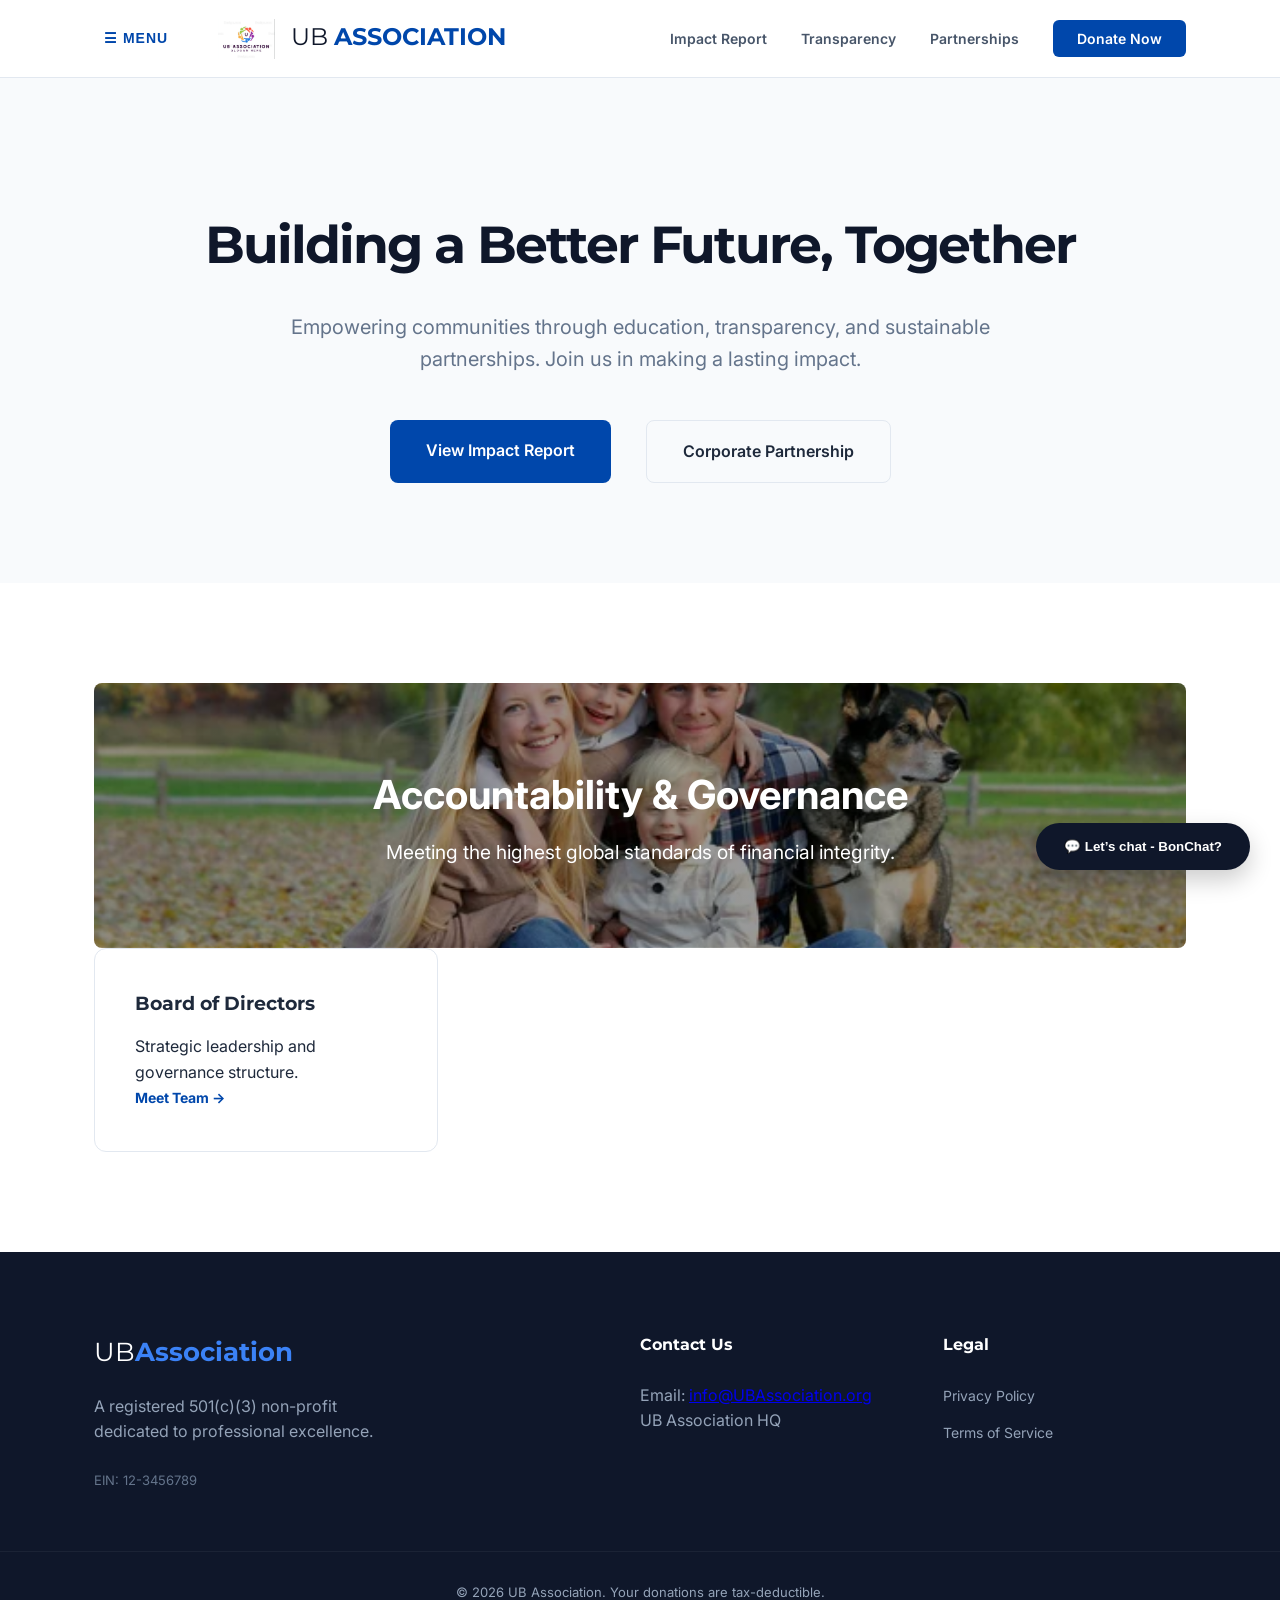
==== index.html @ b1a1d447 "code nemlee" ====
<!DOCTYPE html>
<html lang="en">

<head>
    <meta charset="UTF-8">
    <meta name="viewport" content="width=device-width, initial-scale=1.0">
    <title>UB Association | Strategic Workforce Development</title>
    <link href="https://fonts.googleapis.com/css2?family=Inter:wght@400;500;600&family=Montserrat:wght@700&display=swap"
        rel="stylesheet">
    <link rel="stylesheet" href="style.css">
</head>

<body>

    <!-- SIDEBAR MENU -->
    <div id="sideNav" class="sidenav">
        <a href="javascript:void(0)" class="closebtn" onclick="closeNav()">&times;</a>
        <div class="sidenav-links">
            <a href="#home" onclick="closeNav()">Home</a>
            <a href="#about" onclick="closeNav()">About</a>
            <a href="#events" onclick="closeNav()">Events</a>
            <a href="#training" onclick="closeNav()">Training</a>
            <a href="#news" onclick="closeNav()">News</a>
            <a href="#book" onclick="closeNav()">Book Online</a>
            <a href="#contact" onclick="closeNav()">Contact Us</a>
            <a href="#donate" class="side-donate" onclick="closeNav()">Donate Now</a>
        </div>
    </div>

    <!-- CORPORATE HEADER -->
    <header class="navbar">
        <div class="container header-content">
            <div class="header-left">
                <!-- Hamburger Menu Trigger -->
                <button class="menu-trigger" onclick="openNav()">&#9776; MENU</button>
               <div class="logo">
    <a href="#">
        <img src="logo.png" alt="UB Association Logo" style="height: 40px; vertical-align: middle; margin-right: 10px;">
        UB <b>ASSOCIATION</b>
    </a>
</div>
            </div>
            <nav class="desktop-nav">
                <!-- Investors prioritize these links -->
                <a href="#impact">Impact Report</a>
                <a href="#transparency">Transparency</a>
                <a href="#partner">Partnerships</a>
                <a href="#donate" class="btn-donate-header">Donate Now</a>
            </nav>
        </div>
    </header>

    <main>
        <!-- HERO SECTION -->
        <section class="hero">
    <div class="container">
        <h1>Building a Better Future, Together</h1>
        
        <p>Empowering communities through education, transparency, and sustainable partnerships. Join us in making a lasting impact.</p>
        
        <div class="hero-btns">
            <a href="#impact" class="btn-primary">View Impact Report</a>
            <a href="#partnerships" class="btn-secondary">Corporate Partnership</a>
        </div>
    </div>
</section>

        <!-- TRANSPARENCY SECTION -->
        <section id="transparency" class="transparency-section">
            <div class="container">
                <div class="your-section-class">
                    <h2>Accountability & Governance</h2>
                    <p>Meeting the highest global standards of financial integrity.</p>
                </div>
                <div class="doc-grid">
                    <div class="doc-card">
                        <h3>Board of Directors</h3>
                        <p>Strategic leadership and governance structure.</p>
                        <a href="#" class="link">Meet Team →</a>
                    </div>
                </div>
            </div>
        </section>
    </main>

    <!-- BONCHAT AI BOT -->
    <div class="bonchat-container">
        <button class="chat-toggle" onclick="toggleChat()">
            💬 Let’s chat - BonChat?
        </button>
        <div id="chatWindow" class="chat-ui">
            <div class="chat-head">
                <span>BonChat Support</span>
                <button onclick="toggleChat()">✕</button>
            </div>
            <div id="chatBody" class="chat-msgs">
                <div class="ai-bubble">Hello! Welcome to UB Association. How can I help you today?</div>
            </div>
            <div class="chat-input-wrapper">
                <input type="text" id="userInput" placeholder="Ask about programs..." onkeypress="handleEnter(event)">
                <button onclick="sendMessage()">➤</button>
            </div>
        </div>
    </div>

    <!-- IMPROVED FOOTER & CONTACT US -->
    <footer class="main-footer" id="contact">
        <div class="container footer-grid">
            <div class="footer-brand">
                <div class="logo-footer">UB<b>Association</b></div>
                <p>A registered 501(c)(3) non-profit dedicated to professional excellence.</p>
                <div class="tax-info">
                    <span>EIN: 12-3456789</span>
                </div>
            </div>
            <div class="footer-contact">
                <h4>Contact Us</h4>
                <p>Email: <a href="mailto:info@UBAssociation.org">info@UBAssociation.org</a></p>
                <p> UB Association HQ</p>
            </div>
            <div class="footer-legal">
                <h4>Legal</h4>
                <ul>
                    <li><a href="#">Privacy Policy</a></li>
                    <li><a href="#">Terms of Service</a></li>
                </ul>
            </div>
        </div>
        <div class="footer-bottom">
            <div class="container">
                <p>&copy; 2026 UB Association. Your donations are tax-deductible.</p>
            </div>
        </div>
    </footer>

    <script src="script.js"></script>
</body>

</html>
---- style.css ----
:root {
    --primary: #0047AB;
    /* Royal Blue */
    --navy: #0f172a;
    --dark: #1e293b;
    --light: #f8fafc;
    --white: #ffffff;
    --border: #e2e8f0;
    --radius: 12px;
}

* {
    margin: 0;
    padding: 0;
    box-sizing: border-box;
}

body {
    font-family: 'Inter', sans-serif;
    color: var(--dark);
    line-height: 1.6;
    overflow-x: hidden;
}

.container {
    max-width: 1140px;
    margin: 0 auto;
    padding: 0 24px;
}

/* NAVBAR & HEADER */
.navbar {
    background: var(--white);
    padding: 18px 0;
    border-bottom: 1px solid var(--border);
    position: sticky;
    top: 0;
    z-index: 1000;
}

.header-content {
    display: flex;
    justify-content: space-between;
    align-items: center;
}

.header-left {
    display: flex;
    align-items: center;
    gap: 40px;
}

.menu-trigger {
    background: none;
    border: none;
    font-weight: 700;
    cursor: pointer;
    color: var(--primary);
    font-size: 14px;
    letter-spacing: 1px;
    padding: 5px 10px;
        display: flex;
        align-items: center;
        gap: 8px;
        outline: none;
}

.logo a {
    font-family: 'Montserrat', sans-serif;
    font-size: 24px;
    text-decoration: none;
    color: var(--navy);
}

.logo b {
    color: var(--primary);
}
.site-logo {
    width: 60px;  /* Дугуйн хэмжээ (өргөн) */
    height: 60px; /* Дугуйн хэмжээ (өндөр) - Өргөнтэй ижил байх ёстой */
    object-fit: contain; /* Зургийг дугуй дотор гажуудуулахгүй багтаана */
    background-color: white; /* Хэрэв header өөр өнгөтэй бол цагаан дэвсгэр хийнэ */
    border-radius: 50%; /* Зургийг төгс дугуй болгоно */
    padding: 5px; /* Лого болон дугуй хүрээний хоорондох зай */
    border: 2px solid #ddd; /* Сонголтоор: Нарийхан хүрээ нэмэх */
    box-shadow: 0 2px 5px rgba(0,0,0,0.1); /* Сонголтоор: Үл ялиг сүүдэр нэмэх */
}

.desktop-nav a {
    margin-left: 30px;
    text-decoration: none;
    font-weight: 600;
    color: #475569;
    font-size: 14px;
}

.btn-donate-header {
    background: var(--primary);
    color: white !important;
    padding: 10px 24px;
    border-radius: 6px;
    transition: 0.3s;
}

.btn-donate-header:hover {
    opacity: 0.9;
}

/* SIDEBAR */
.sidenav {
    height: 100%;
    width: 0;
    position: fixed;
    z-index: 2000;
    top: 0;
    left: 0;
    background-color: var(--navy);
    overflow-x: hidden;
    transition: 0.4s;
    padding-top: 60px;
}

.sidenav-links a {
    padding: 15px 40px;
    text-decoration: none;
    font-size: 18px;
    color: #cbd5e1;
    display: block;
    transition: 0.2s;
}

.sidenav-links a:hover {
    color: white;
    background: rgba(255, 255, 255, 0.05);
}

.sidenav .closebtn {
    position: absolute;
    top: 20px;
    right: 30px;
    font-size: 36px;
    color: white;
    text-decoration: none;
}

.side-donate {
    color: #4ade80 !important;
    font-weight: 700;
    margin-top: 20px;
    border-top: 1px solid rgba(255, 255, 255, 0.1);
}

/* HERO */
.hero {
    padding: 100px 0;
    background: #f8fafc ;
    text-align: center;
}
.hero-content p {
    font-size: 18px;
    color: #64748b; /* Сааралдуу өнгө */
    margin-bottom: 40px;
    font-style: italic;
}
.hero-btns {
    display: flex;
    justify-content: center;
    gap: 20px;
}
.hero-section {
    padding: 100px 0; /* Дээд, доод талын зай */
    background-color: var(--white); /* Эсвэл өөр цайвар өнгө */
    text-align: center;
}
.badge {
    background: #dbeafe;
    color: var(--primary);
    padding: 6px 16px;
    border-radius: 20px;
    font-size: 12px;
    font-weight: 700;
}

.hero h1 {
    font-size: 52px;
    font-family: 'Montserrat';
    margin: 25px 0;
    letter-spacing: -2px;
    color: var(--navy);
}

.hero p {
    font-size: 20px;
    color: #64748b;
    max-width: 750px;
    margin: 0 auto 45px;
}

.btn-primary {
    background: var(--primary);
    color: white;
    padding: 18px 36px;
    border-radius: 8px;
    text-decoration: none;
    font-weight: 600;
    display: inline-block;
}

.btn-secondary {
    border: 1px solid var(--border);
    padding: 18px 36px;
    border-radius: 8px;
    text-decoration: none;
    font-weight: 600;
    margin-left: 15px;
    color: var(--dark);
    display: inline-block;
}

/* TRANSPARENCY CARDS */
.transparency-section {
    padding: 100px 0;
}

.section-title {
    text-align: center;
    margin-bottom: 60px;
}

.section-title h2 {
    font-size: 36px;
    font-family: 'Montserrat';
    margin-bottom: 10px;
}

.doc-grid {
    display: grid;
    grid-template-columns: repeat(3, 1fr);
    gap: 30px;
}

.doc-card {
    padding: 40px;
    border: 1px solid var(--border);
    border-radius: var(--radius);
    transition: 0.3s;
}

.doc-card:hover {
    transform: translateY(-10px);
    box-shadow: 0 20px 40px rgba(0, 0, 0, 0.05);
    border-color: var(--primary);
}

.doc-card h3 {
    margin-bottom: 15px;
    font-family: 'Montserrat';
}

.doc-card .link {
    color: var(--primary);
    text-decoration: none;
    font-weight: 700;
    font-size: 14px;
}

/* CHAT UI */
.bonchat-container {
    position: fixed;
    bottom: 30px;
    right: 30px;
    z-index: 1000;
}

.chat-toggle {
    background: var(--navy);
    color: white;
    border: none;
    padding: 16px 28px;
    border-radius: 50px;
    cursor: pointer;
    font-weight: 600;
    box-shadow: 0 10px 25px rgba(0, 0, 0, 0.2);
}

.chat-ui {
    display: none;
    position: absolute;
    bottom: 80px;
    right: 0;
    width: 350px;
    background: white;
    border-radius: 15px;
    box-shadow: 0 25px 50px #333;
    overflow: hidden;
    border: 1px solid var(--border);
}

.chat-head {
    background: var(--primary);
    color: white;
    padding: 18px;
    display: flex;
    justify-content: space-between;
    font-weight: 600;
}

.chat-head button {
    background: none;
    border: none;
    color: white;
    cursor: pointer;
    font-size: 18px;
}

.chat-msgs {
    height: 320px;
    padding: 20px;
    overflow-y: auto;
    background: #f1f5f9;
    display: flex;
    flex-direction: column;
    gap: 12px;
}

.ai-bubble {
    background: white;
    padding: 12px 16px;
    border-radius: 15px 15px 15px 4px;
    font-size: 14px;
    box-shadow: 0 2px 4px rgba(0, 0, 0, 0.05);
    align-self: flex-start;
}

.user-bubble {
    background: var(--primary);
    color: white;
    padding: 12px 16px;
    border-radius: 15px 15px 4px 15px;
    font-size: 14px;
    align-self: flex-end;
}

.chat-input {
    display: flex;
    padding: 15px;
    border-top: 1px solid var(--border);
    background: white;
}

.chat-input input {
    flex: 1;
    border: none;
    outline: none;
    font-size: 14px;
}

.chat-input button {
    background: none;
    border: none;
    color: var(--primary);
    font-weight: 700;
    cursor: pointer;
}

.chat-input-wrapper {
    display: flex;
    padding: 12px 15px;
    border-top: 1px solid #eee;
    background: white;
    align-items: center;
}

.chat-input-wrapper input {
    flex: 1;
    border: none;
    outline: none;
    font-size: 14px;
    color: #333;
    padding: 10px 12px;
    border-radius: 8px;
    background: #f1f5f9;
}

.chat-input-wrapper button {
    background: var(--primary);
    color: white;
    border: none;
    padding: 10px 16px;
    border-radius: 8px;
    font-weight: 700;
    cursor: pointer;
    margin-left: 10px;
}

/* FOOTER */
.main-footer {
    background: var(--navy);
    color: #94a3b8;
    padding: 80px 0 0;
}

.footer-grid {
    display: grid;
    grid-template-columns: 2fr 1fr 1fr;
    gap: 60px;
    padding-bottom: 60px;
}

.logo-footer {
    font-family: 'Montserrat';
    font-size: 26px;
    color: white;
    margin-bottom: 20px;
}

.logo-footer b {
    color: #3b82f6;
}

.footer-brand p {
    max-width: 320px;
    margin-bottom: 25px;
}

.tax-info {
    font-size: 13px;
    color: #64748b;
    display: flex;
    flex-direction: column;
    gap: 4px;
}

.main-footer h4 {
    color: white;
    margin-bottom: 25px;
    font-family: 'Montserrat';
}

.main-footer ul {
    list-style: none;
}

.main-footer ul li {
    margin-bottom: 12px;
}

.main-footer ul li a {
    color: #94a3b8;
    text-decoration: none;
    font-size: 14px;
    transition: 0.3s;
}

.main-footer ul li a:hover {
    color: white;
}

.footer-bottom {
    border-top: 1px solid rgba(255, 255, 255, 0.05);
    padding: 30px 0;
    text-align: center;
    font-size: 13px;
}

/* RESPONSIVE */
@media (max-width: 600px) {
    .doc-grid {
        grid-template-columns: 1fr;
    }

    .desktop-nav {
        display: none;
    }
    .hero-content p {
        font-size: 16px;
    }
.hero-content h1 {
        font-size: 32px;
    }
    .hero-btns {
        flex-direction: column;
        gap: 10px;
    }
    .hero h1 {
        font-size: 28px;
    }

    .footer-grid {
        grid-template-columns: 1fr;
        gap: 40px;
    }
    .chat-ui { 
        width: 85vw;
        right: 0;
        bottom: 60px;
}
.chat-msgs {
    height: 250px;
    padding: 10px;
}
.chat-toggle {
    padding: 10px 18px;
    font-size: 13px;
}
.ai-bubble, .user-bubble {
    font-size: 12px;
    max-width: 90%;
}
.chat-input-wrapper {
    padding: 8px 12px;
} 
}
/* --- ГАР УТАСАН ДЭЭРХ ЗАКВАРЫГ САЙЖРУУЛАХ (RESPONSIVE) --- */
@media (max-width: 768px) {
    
    /* 1. HEADER-ИЙН "MENU" ТОВЧЛУУРЫГ ЦЭВЭРХЭН БОЛГОХ */  
    .menu-trigger {
        background: transparent !important; /* Саарал дэвсгэрийг арилгах */
        border: none !important;            /* Хүрээг арилгах */
        outline: none !important;           /* Дарахад үүсэх цэнхэр хүрээг арилгах */
        color: var(--primary) !important;   /* Зөвхөн цэнхэр текст үлдээх */
        font-weight: 600 !important;
        font-size: 14px !important;
        text-transform: uppercase;
        letter-spacing: 1px;
        display: flex;
        align-items: center;
        gap: 8px;
        padding: 5px 0 !important;
    }

    /* 2. CHAT BOT-ЫГ АВСААРХАН БОЛГОХ */
    /* Чатны цонх дэлгэцийг бүхэлд нь таглахгүй болгоно */
    .chat-ui {
        width: 85vw !important; /* Дэлгэцийн өргөний 85% (ирмэгээс зайтай) */
        height: auto !important;
        max-height: 80vh !important; /* Өндөр нь дэлгэцийн 80%-иас хэтрэхгүй */
        right: 20px !important; /* Баруун талаас зай авна */
        bottom: 70px !important; /* Чатны товчлуурын дээр байрлана */
        border-radius: 12px !important;
        box-shadow: 0 10px 30px rgba(0,0,0,0.15) !important;
    }

    /* Мессежний хэсгийг арай намхан болгох (Keyboard гарахад эвтэйхэн) */
    .chat-msgs {
        height: 250px !important; /* Өндрийг багасгав */
        padding: 15px !important;
    }

    /* AI болон User-ийн текстний хэмжээг жижигсгэх */
    .ai-bubble, .user-bubble {
        font-size: 13px !important;
        max-width: 85% !important;
    }

    /* 3. CHAT INPUT БОЛОН SEND ТОВЧЛУУРЫГ ЗАРАХ (Зураг 5-ын алдааг засах) */
    /* Input-ийн браузерын хүрээг арилгах */
    .chat-input-wrapper {
        padding: 10px 15px !important;
    }

    .chat-input-wrapper input {
        border: none !important;            /* Хүрээг бүрэн арилгах */
        outline: none !important;           /* Click хийхэд хүрээ гаргахгүй */
        font-size: 14px !important;
        background: transparent !important;
    }

    /* Илгээх сумыг цэвэрхэн болгох */
    .chat-input-wrapper button {
        background: transparent !important; /* Саарал дэвсгэрийг арилгах */
        border: none !important;            /* Хүрээг арилгах */
        color: var(--primary) !important;   /* Сумыг цэнхэр болгох */
        font-size: 20px !important;
        padding: 0 5px !important;
    }

    /* 4. FOOTER ХЭСГИЙГ ЦЭГЦЛЭХ (Зураг 3, 4) */
    .footer-grid {
        grid-template-columns: 1fr !important; /* Гар утсан дээр багануудыг доошоо цувуулах */
        gap: 30px !important;
        text-align: center;
    }

    .logo-footer {
        margin: 0 auto 20px !important;
    }

    .tax-info {
        align-items: center;
    }

    .footer-contact, .footer-legal {
        text-align: center;
    }
}
.accountability-section {
    background-image: linear-gradient(rgba(255, 255, 255, 0.8), rgba(255, 255, 255, 0.8)), url('family.jpg');
    background-size: cover;
    background-position: center;
    background-repeat: no-repeat;
    padding: 100px 20px; /* Дээд доод талын зайг тохируулна */
    text-align: center;
}
.your-section-class {
    /* Зургийг арын дэвсгэр болгох */
    background-image: linear-gradient(rgba(0, 0, 0, 0.4), rgba(0, 0, 0, 0.4)), url('family.jpg');
    
    /* Зургийн тохиргоо */
    background-size: cover;
    background-position: center;
    background-repeat: no-repeat;
    
    /* Доторх зай болон текстийн загвар */
    padding: 80px 20px;
    text-align: center;
    color: white; /* Текстийг цагаан болгох */
    border-radius: 8px; /* Буланг нь бага зэрэг бөөрөнхийлөх */
}

.your-section-class h2 {
    font-size: 2.5rem;
    margin-bottom: 10px;
}

.your-section-class p {
    font-size: 1.2rem;
}
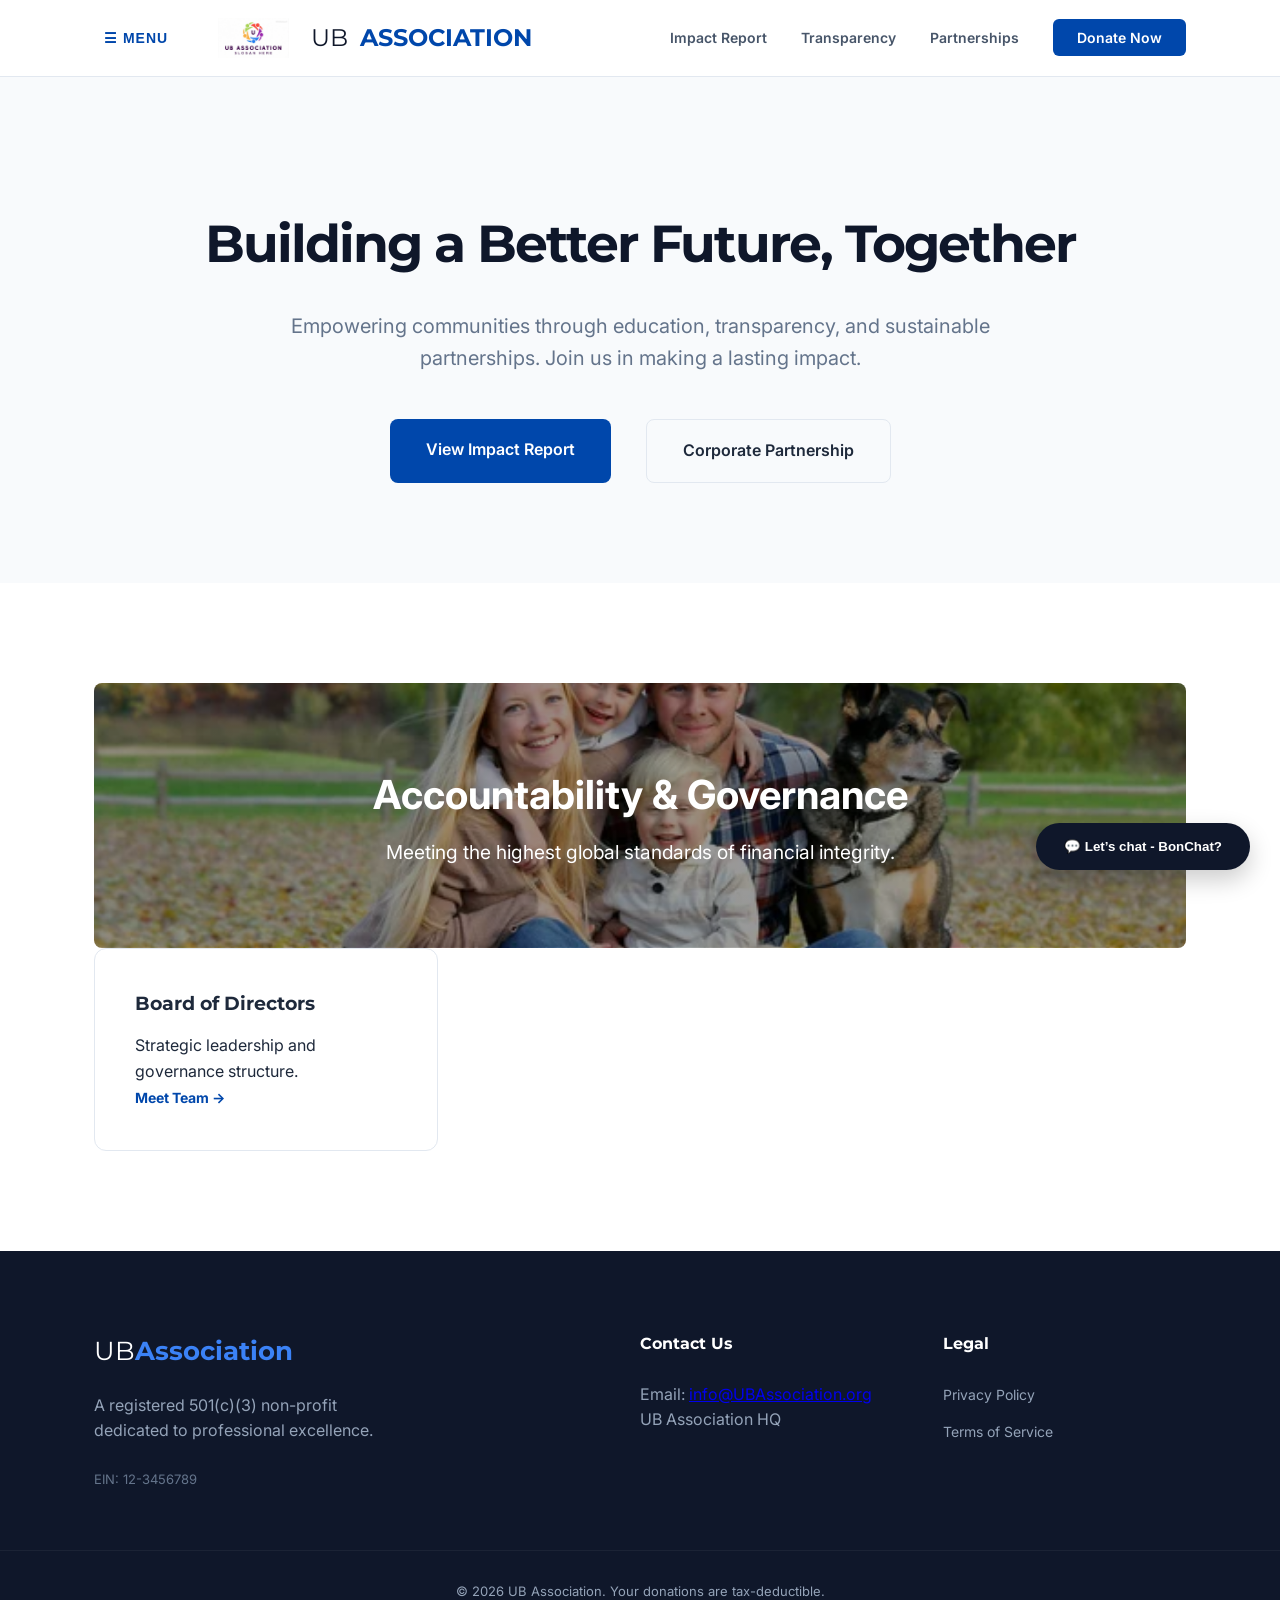
==== commit c1c22bf2: "code nemsen" ====
--- a/index.html
+++ b/index.html
@@ -35,7 +35,7 @@
                 <button class="menu-trigger" onclick="openNav()">&#9776; MENU</button>
                <div class="logo">
     <a href="#">
-        <img src="logo.png" alt="UB Association Logo" style="height: 40px; vertical-align: middle; margin-right: 10px;">
+        <img src="Logo.jpg" alt="UB Association Logo" style="height: 40px; vertical-align: middle; margin-right: 10px;">
         UB <b>ASSOCIATION</b>
     </a>
 </div>
--- a/style.css
+++ b/style.css
@@ -64,18 +64,28 @@
         gap: 8px;
         outline: none;
 }
-
+/* Логоны ерөнхий блок */
 .logo a {
+    display: flex;
+    align-items: center;
+    gap: 12px;
     font-family: 'Montserrat', sans-serif;
     font-size: 24px;
     text-decoration: none;
     color: var(--navy);
+    border: none !important;
 }
 
 .logo b {
     color: var(--primary);
 }
+/* Лого зургийг (icon) загваржуулах */
 .site-logo {
+    display:flex;
+    align-items: center;
+    gap: 12px;
+    text-decoration: none;
+    border: none !important;
     width: 60px;  /* Дугуйн хэмжээ (өргөн) */
     height: 60px; /* Дугуйн хэмжээ (өндөр) - Өргөнтэй ижил байх ёстой */
     object-fit: contain; /* Зургийг дугуй дотор гажуудуулахгүй багтаана */
@@ -86,6 +96,30 @@
     box-shadow: 0 2px 5px rgba(0,0,0,0.1); /* Сонголтоор: Үл ялиг сүүдэр нэмэх */
 }
 
+/* Текстийг дээр дээрээс нь байрлуулах */
+.logo-text {
+    display: flex;
+    flex-direction: column;
+    justify-content: center;
+    line-height: 1.1;
+}
+/* UB бичигний загвар */
+.brand-top {
+    font-family: 'Montserrat', sans-serif;
+    font-size: 22px;
+    font-weight: 800;
+    color: var(--navy); /* Таны үндсэн хар хөх өнгө */
+    letter-spacing: -0.5px;
+}
+/* ASSOCIATION бичигний загвар */
+.brand-bottom {
+    font-family: 'Montserrat', sans-serif;
+    font-size: 12px;
+    font-weight: 600;
+    color: var(--primary); /* Таны үндсэн цэнхэр өнго */
+    letter-spacing: 2px;
+    text-transform: uppercase;
+}
 .desktop-nav a {
     margin-left: 30px;
     text-decoration: none;
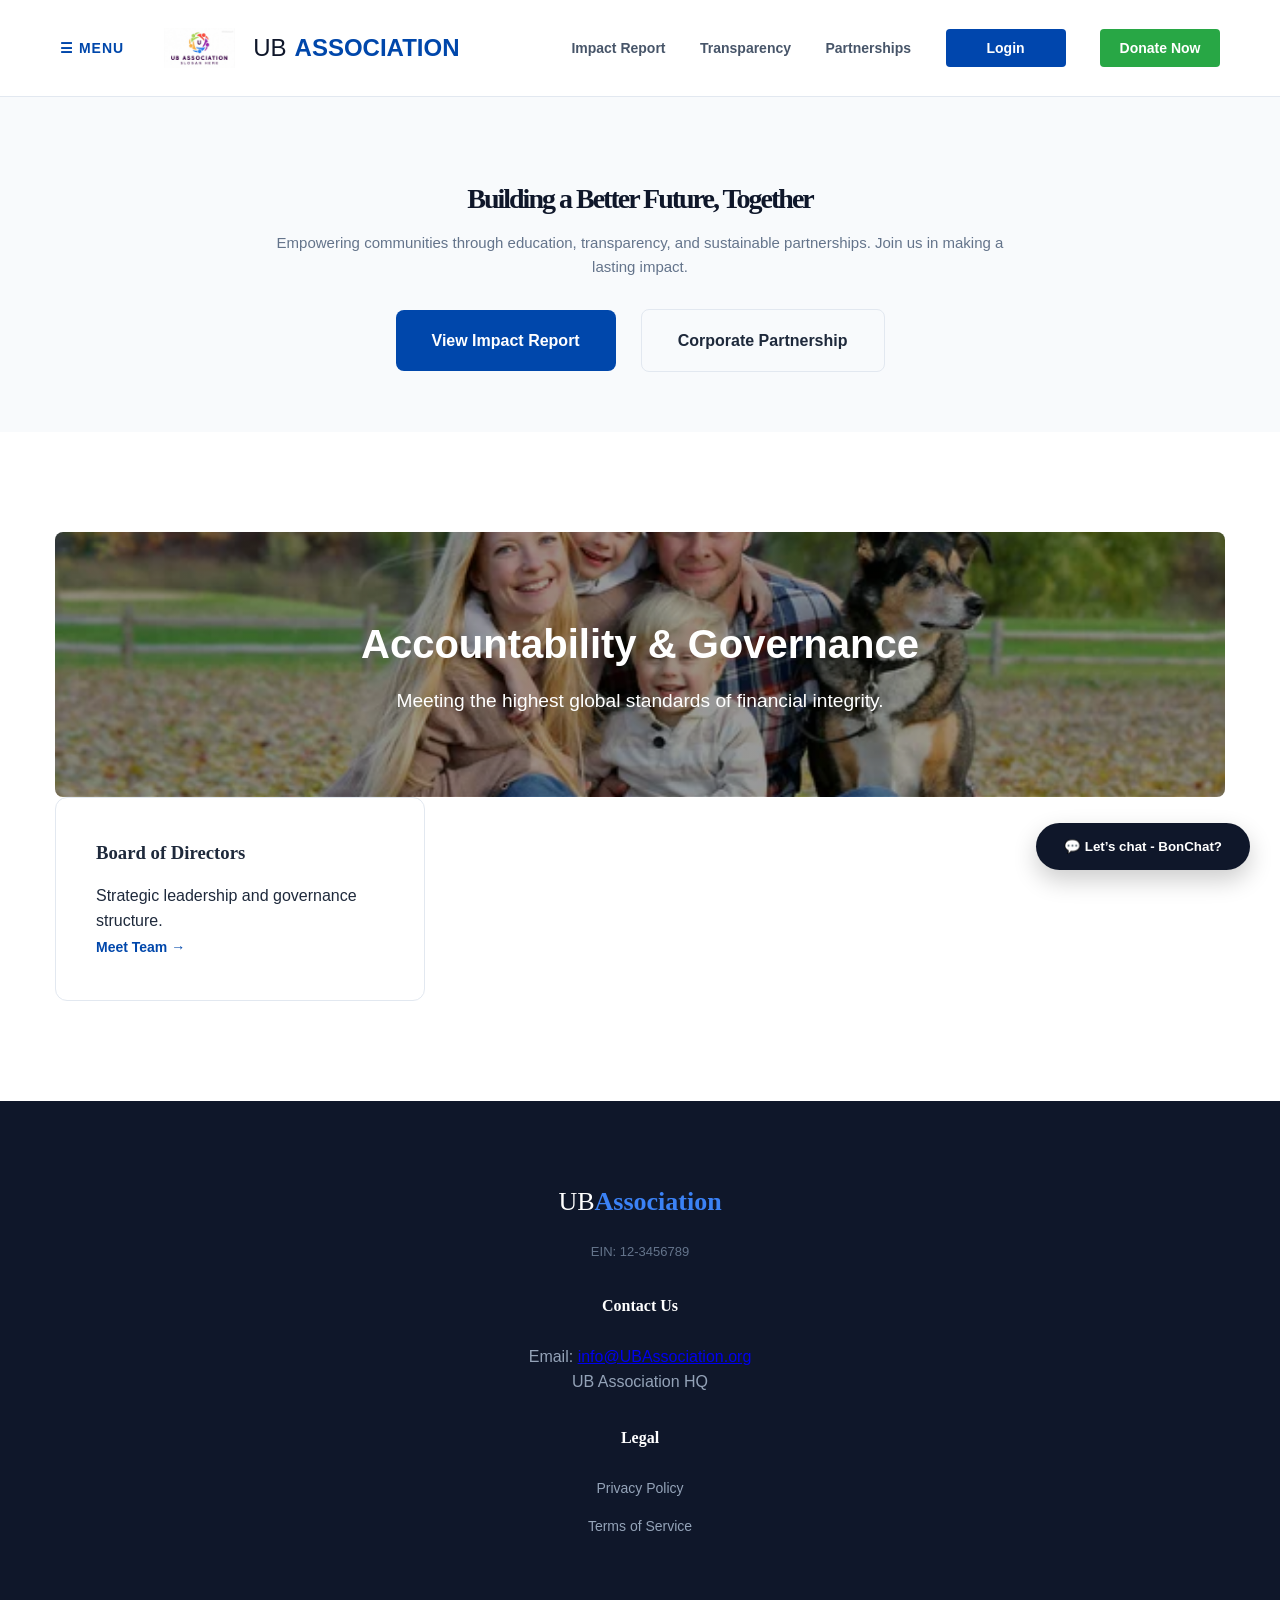
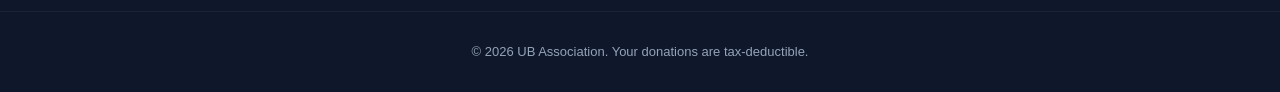
==== commit b56f7dfc: "code nemsee" ====
--- a/index.html
+++ b/index.html
@@ -5,9 +5,10 @@
     <meta charset="UTF-8">
     <meta name="viewport" content="width=device-width, initial-scale=1.0">
     <title>UB Association | Strategic Workforce Development</title>
-    <link href="https://fonts.googleapis.com/css2?family=Inter:wght@400;500;600&family=Montserrat:wght@700&display=swap"
+    <link href="favicon.ico" rel="icon" type="image/x-icon">
+    <link href="https://fonts.googleapis.com/css2?family=Roboto:wght@400;500;700&display=swap"
         rel="stylesheet">
-    <link rel="stylesheet" href="style.css">
+  <link rel="stylesheet" href="static/style.css">
 </head>
 
 <body>
@@ -23,6 +24,7 @@
             <a href="#news" onclick="closeNav()">News</a>
             <a href="#book" onclick="closeNav()">Book Online</a>
             <a href="#contact" onclick="closeNav()">Contact Us</a>
+            <a href="#" class="login-trigger">Login</a>
             <a href="#donate" class="side-donate" onclick="closeNav()">Donate Now</a>
         </div>
     </div>
@@ -35,7 +37,7 @@
                 <button class="menu-trigger" onclick="openNav()">&#9776; MENU</button>
                <div class="logo">
     <a href="#">
-        <img src="Logo.jpg" alt="UB Association Logo" style="height: 40px; vertical-align: middle; margin-right: 10px;">
+      <img src="static/Logo.jpg" alt="UB Association Logo" style="height: 40px; vertical-align: middle; margin-right: 10px;">
         UB <b>ASSOCIATION</b>
     </a>
 </div>
@@ -45,6 +47,7 @@
                 <a href="#impact">Impact Report</a>
                 <a href="#transparency">Transparency</a>
                 <a href="#partner">Partnerships</a>
+                <a href="#" class="login-trigger">Login</a>
                 <a href="#donate" class="btn-donate-header">Donate Now</a>
             </nav>
         </div>
@@ -108,7 +111,6 @@
         <div class="container footer-grid">
             <div class="footer-brand">
                 <div class="logo-footer">UB<b>Association</b></div>
-                <p>A registered 501(c)(3) non-profit dedicated to professional excellence.</p>
                 <div class="tax-info">
                     <span>EIN: 12-3456789</span>
                 </div>
@@ -133,7 +135,39 @@
         </div>
     </footer>
 
-    <script src="script.js"></script>
+    <div id="loginModal" class="modal" style="display:none; position:fixed; z-index:999; left:0; top:0; width:100%; height:100%; background:rgba(0,0,0,0.5);">
+        <div class="modal-content" style="background:white; margin:15% auto; padding:30px; width:350px; border-radius:12px; position: relative; box-shadow: 0 4px 20px rgba(0,0,0,0.2);">
+            <span class="close-btn" style="cursor:pointer; position: absolute; right: 20px; top: 15px; font-size: 24px;">&times;</span>
+            <h2 style="margin-top: 0; color: #333;">Welcome Back</h2>
+            <p style="color: #666; font-size: 14px; margin-bottom: 20px;">Please enter your details to sign in</p>
+            
+            <form id="authForm">
+                <div style="margin-bottom: 15px;">
+                    <label style="display: block; margin-bottom: 5px; font-weight: 500;">Email Address</label>
+                    <input type="email" id="email" placeholder="name@example.com" required style="width: 100%; padding: 10px; border: 1px solid #ddd; border-radius: 6px; box-sizing: border-box;">
+                </div>
+                
+                <div style="margin-bottom: 20px;">
+                    <label style="display: block; margin-bottom: 5px; font-weight: 500;">Password</label>
+                    <input type="password" id="password" placeholder="••••••••" required style="width: 100%; padding: 10px; border: 1px solid #ddd; border-radius: 6px; box-sizing: border-box;">
+                </div>
+
+                <button type="submit" style="width: 100%; padding: 12px; background: #0046ad; color: white; border: none; border-radius: 6px; font-weight: 600; cursor: pointer;">Sign In</button>
+                
+                <p style="text-align: center; margin-top: 15px; font-size: 13px;">
+                    Don't have an account? <a href="#" style="color: #0046ad; text-decoration: none;">Create one</a>
+                </p>
+            </form>
+        </div>
+    </div>
+            </form>
+        </div>
+    </div>
+<link rel="stylesheet" href="static/style.css">
+<script src="static/script.js"></script>
+
 </body>
 
-</html>+</html>
+
+   
--- a/static/style.css
+++ b/static/style.css
@@ -0,0 +1,1008 @@
+:root {
+    --primary: #0047AB;
+    /* Royal Blue */
+    --navy: #0f172a;
+    --dark: #1e293b;
+    --light: #f8fafc;
+    --white: #ffffff;
+    --border: #e2e8f0;
+    --radius: 12px;
+}
+
+* {
+    margin: 0;
+    padding: 0;
+    box-sizing: border-box;
+}
+
+body {
+    font-family: 'Inter', sans-serif;
+    color: var(--dark);
+    line-height: 1.6;
+    overflow-x: hidden;
+    margin: 0;
+    padding: 0;
+    overflow: hidden;
+    width: 100%;
+}
+
+.container {
+    width: 100%;
+    max-width: 1200px;
+    margin: 0 auto;
+    padding: 0 15px;
+    box-sizing: border-box;
+}
+
+/* NAVBAR & HEADER */
+.navbar {
+    background: var(--white);
+    padding: 18px 0;
+    border-bottom: 1px solid var(--border);
+    position: sticky;
+    top: 0;
+    z-index: 1000;
+}
+.navbar .container {
+    display: flex;
+    justify-content: space-between;
+    align-items: center;
+    padding: 10px 20px;
+    flex-direction: row;
+    flex-wrap: wrap;
+}
+.header-right {
+    display: flex;
+    align-items: center;
+    gap: 15px;
+}
+.header-content {
+    display: flex;
+    justify-content: space-between;
+    align-items: center;
+    padding: 0 15px;
+}
+
+.header-left {
+    display: flex;
+    align-items: center;
+    gap: 40px;
+}
+
+.menu-trigger {
+    background: none;
+    border: none;
+    font-weight: 700;
+    cursor: pointer;
+    color: var(--primary);
+    font-size: 14px;
+    letter-spacing: 1px;
+    padding: 5px 10px;
+        display: flex;
+        align-items: center;
+        gap: 8px;
+        outline: none;
+}
+/* Логоны ерөнхий блок */
+.logo a {
+    display: flex;
+    align-items: center;
+    gap: 8px;
+    font-family: 'Montserrat', sans-serif;
+    font-size: 24px;
+    text-decoration: none;
+    color: var(--navy);
+    border: none !important;
+}
+
+.logo b {
+    color: var(--primary);
+}
+/* Лого зургийг (icon) загваржуулах */
+.site-logo {
+    display:flex;
+    align-items: center;
+    gap: 12px;
+    text-decoration: none;
+    border: none !important;
+    width: 40px;  /* Дугуйн хэмжээ (өргөн) */
+    height: 40px; /* Дугуйн хэмжээ (өндөр) - Өргөнтэй ижил байх ёстой */
+    object-fit: contain; /* Зургийг дугуй дотор гажуудуулахгүй багтаана */
+    background-color: white; /* Хэрэв header өөр өнгөтэй бол цагаан дэвсгэр хийнэ */
+    border-radius: 50%; /* Зургийг төгс дугуй болгоно */
+    padding: 0; /* Лого болон дугуй хүрээний хоорондох зай */
+    box-shadow: 0 2px 5px rgba(0,0,0,0.1); /* Сонголтоор: Үл ялиг сүүдэр нэмэх */ 
+}
+
+/* Текстийг дээр дээрээс нь байрлуулах */
+.logo-text {
+    display: none !important; /* Гар утсан дээр текстийг нуух */
+    /* Хэрэв текстийг үлдээхээр сонговол (дээрх display:none-ыг арилгаад) */
+    /*
+    .brand-top {
+        font-size: 16px;
+    }
+    .brand-bottom {
+        font-size: 10px;
+        letter-spacing: 1px;
+    }
+    */
+    flex-direction: column;
+    justify-content: center;
+    line-height: 1.1;
+}
+/* UB бичигний загвар */
+.brand-top {
+    font-family: 'Montserrat', sans-serif;
+    font-size: 22px;
+    font-weight: 800;
+    color: var(--navy); /* Таны үндсэн хар хөх өнгө */
+    letter-spacing: -0.5px;
+}
+/* ASSOCIATION бичигний загвар */
+.brand-bottom {
+    font-family: 'Montserrat', sans-serif;
+    font-size: 12px;
+    font-weight: 600;
+    color: var(--primary); /* Таны үндсэн цэнхэр өнго */
+    letter-spacing: 2px;
+    text-transform: uppercase;
+}
+.desktop-nav a {
+    margin-left: 30px;
+    text-decoration: none;  
+    font-weight: 600;
+    color: #475569;
+    font-size: 14px;
+    white-space: nowrap;
+}
+
+.btn-donate-header {    
+    background: var(--primary);
+    color: white !important;
+    padding: 10px 24px;
+    border-radius: 6px;
+    transition: 0.3s;
+}
+
+.btn-donate-header:hover {
+    opacity: 0.9;
+}
+
+/* SIDEBAR */
+.sidenav {
+    height: 100%;
+    width: 0;
+    position: fixed;
+    z-index: 2000;
+    top: 0;
+    left: 0;
+    background-color: var(--navy);
+    overflow-x: hidden;
+    transition: 0.4s;
+    padding-top: 60px;
+}
+
+.sidenav-links a {
+    padding: 15px 40px;
+    text-decoration: none;
+    font-size: 18px;
+    color: #cbd5e1;
+    display: block;
+    transition: 0.2s;
+}
+
+.sidenav-links a:hover {
+    color: white;
+    background: rgba(255, 255, 255, 0.05);
+}
+
+.sidenav .closebtn {
+    position: absolute;
+    top: 20px;
+    right: 30px;
+    font-size: 36px;
+    color: white;
+    text-decoration: none;
+}
+
+.side-donate {
+    color: #4ade80 !important;
+    font-weight: 700;
+    margin-top: 20px;
+    border-top: 1px solid rgba(255, 255, 255, 0.1);
+}
+
+/* HERO */
+.hero {
+    padding: 60px 0;
+    background: #f8fafc ;
+    text-align: center;
+}
+.hero-content p {
+    font-size: 18px;
+    color: #64748b; /* Сааралдуу өнгө */
+    margin-bottom: 40px;
+    font-style: italic;
+}
+.hero-btns {
+    display: flex;
+    justify-content: center;
+    gap: 20px;
+}
+.hero-section {
+    padding: 100px 0; /* Дээд, доод талын зай */
+    background-color: var(--white); /* Эсвэл өөр цайвар өнгө */
+    text-align: center;
+}
+.badge {
+    background: #dbeafe;
+    color: var(--primary);
+    padding: 6px 16px;
+    border-radius: 20px;
+    font-size: 12px;
+    font-weight: 700;
+}
+
+.hero h1 {
+    font-size: 28px;
+    font-family: 'Montserrat';
+    margin: 25px 0;
+    letter-spacing: -2px;
+    color: var(--navy);
+    margin-bottom: 15px;
+    line-height: 1.2;
+}
+
+.hero p {
+    font-size: 15px;
+    color: #64748b;
+    max-width: 750px;
+    margin: 0 auto 45px;
+    margin-bottom: 30px;
+    padding: 0 10px;
+    text-align: center;
+}
+.hero-btns { 
+    display: flex;
+    justify-content: center;
+    gap: 10px;
+    align-items: center;
+}
+
+.hero-actions {
+    flex-direction: column;
+    align-items: center;
+    gap: 12px;
+}
+.btn-primary {
+    background: var(--primary);
+    color: white;
+    padding: 18px 36px;
+    border-radius: 8px;
+    text-decoration: none;
+    font-weight: 600;
+    display: inline-block;
+}
+
+.btn-secondary {
+    border: 1px solid var(--border);
+    padding: 18px 36px;
+    border-radius: 8px;
+    text-decoration: none;
+    font-weight: 600;
+    margin-left: 15px;
+    color: var(--dark);
+    display: inline-block;
+}
+btn-main, .btn-outline {
+    padding: 12px;
+    border-radius: 8px;
+    text-decoration: none;
+    font-weight: 600;
+    display: inline-block;
+    font-size: 14px;
+    max-width: 300px;
+    width: 100%;
+    justify-content: center;
+}
+
+/* TRANSPARENCY CARDS */
+.transparency-section {
+    padding: 100px 0;
+}
+
+.section-title {
+    text-align: center;
+    margin-bottom: 60px;
+}
+
+.section-title h2 {
+    font-size: 36px;
+    font-family: 'Montserrat';
+    margin-bottom: 10px;
+}
+
+.doc-grid {
+    display: grid;
+    grid-template-columns: repeat(3, 1fr);
+    gap: 30px;
+}
+
+.doc-card {
+    padding: 40px;
+    border: 1px solid var(--border);
+    border-radius: var(--radius);
+    transition: 0.3s;
+}
+
+.doc-card:hover {
+    transform: translateY(-10px);
+    box-shadow: 0 20px 40px rgba(0, 0, 0, 0.05);
+    border-color: var(--primary);
+}
+
+.doc-card h3 {
+    margin-bottom: 15px;
+    font-family: 'Montserrat';
+}
+
+.doc-card .link {
+    color: var(--primary);
+    text-decoration: none;
+    font-weight: 700;
+    font-size: 14px;
+}
+
+/* CHAT UI */
+.bonchat-container {
+    position: fixed;
+    bottom: 30px;
+    right: 30px;
+    z-index: 1000;
+}
+
+.chat-toggle {
+    background: var(--navy);
+    color: white;
+    border: none;
+    padding: 16px 28px;
+    border-radius: 50px;
+    cursor: pointer;
+    font-weight: 600;
+    box-shadow: 0 10px 25px rgba(0, 0, 0, 0.2);
+}
+
+.chat-ui {
+    display: none;
+    position: absolute;
+    bottom: 80px;
+    right: 0;
+    width: 350px;
+    background: white;
+    border-radius: 15px;
+    box-shadow: 0 25px 50px #333;
+    overflow: hidden;
+    border: 1px solid var(--border);
+}
+
+.chat-head {
+    background: var(--primary);
+    color: white;
+    padding: 18px;
+    display: flex;
+    justify-content: space-between;
+    font-weight: 600;
+}
+
+.chat-head button {
+    background: none;
+    border: none;
+    color: white;
+    cursor: pointer;
+    font-size: 18px;
+}
+
+.chat-msgs {
+    height: 320px;
+    padding: 20px;
+    overflow-y: auto;
+    background: #f1f5f9;
+    display: flex;
+    flex-direction: column;
+    gap: 12px;
+}
+
+.ai-bubble {
+    background: white;
+    padding: 12px 16px;
+    border-radius: 15px 15px 15px 4px;
+    font-size: 14px;
+    box-shadow: 0 2px 4px rgba(0, 0, 0, 0.05);
+    align-self: flex-start;
+}
+
+.user-bubble {
+    background: var(--primary);
+    color: white;
+    padding: 12px 16px;
+    border-radius: 15px 15px 4px 15px;
+    font-size: 14px;
+    align-self: flex-end;
+}
+
+.chat-input {
+    display: flex;
+    padding: 15px;
+    border-top: 1px solid var(--border);
+    background: white;
+}
+
+.chat-input input {
+    flex: 1;
+    border: none;
+    outline: none;
+    font-size: 14px;
+}
+
+.chat-input button {
+    background: none;
+    border: none;
+    color: var(--primary);
+    font-weight: 700;
+    cursor: pointer;
+}
+
+.chat-input-wrapper {
+    display: flex;
+    padding: 12px 15px;
+    border-top: 1px solid #eee;
+    background: white;
+    align-items: center;
+}
+
+.chat-input-wrapper input {
+    flex: 1;
+    border: none;
+    outline: none;
+    font-size: 14px;
+    color: #333;
+    padding: 10px 12px;
+    border-radius: 8px;
+    background: #f1f5f9;
+}
+
+.chat-input-wrapper button {
+    background: var(--primary);
+    color: white;
+    border: none;
+    padding: 10px 16px;
+    border-radius: 8px;
+    font-weight: 700;
+    cursor: pointer;
+    margin-left: 10px;
+}
+
+/* FOOTER */
+.main-footer {
+    background: var(--navy);
+    color: #94a3b8;
+    padding: 80px 0 0;
+}
+
+.footer-grid {
+    display: grid;
+    grid-template-columns: 2fr 1fr 1fr;
+    gap: 60px;
+    padding-bottom: 60px;
+}
+
+.logo-footer {
+    font-family: 'Montserrat';
+    font-size: 26px;
+    color: white;
+    margin-bottom: 20px;
+}
+
+.logo-footer b {
+    color: #3b82f6;
+}
+
+.footer-brand p {
+    max-width: 320px;
+    margin-bottom: 25px;
+}
+
+.tax-info {
+    font-size: 13px;
+    color: #64748b;
+    display: flex;
+    flex-direction: column;
+    gap: 4px;
+}
+
+.main-footer h4 {
+    color: white;
+    margin-bottom: 25px;
+    font-family: 'Montserrat';
+}
+
+.main-footer ul {
+    list-style: none;
+}
+
+.main-footer ul li {
+    margin-bottom: 12px;
+}
+
+.main-footer ul li a {
+    color: #94a3b8;
+    text-decoration: none;
+    font-size: 14px;
+    transition: 0.3s;
+}
+
+.main-footer ul li a:hover {
+    color: white;
+}
+
+.footer-bottom {
+    border-top: 1px solid rgba(255, 255, 255, 0.05);
+    padding: 30px 0;
+    text-align: center;
+    font-size: 13px;
+}
+
+
+/* RESPONSIVE */
+@media (max-width: 768px){
+    .desktop-nav, 
+    .nav-links,
+    .navbar nav { 
+        display: none !important; 
+    }
+    .menu-trigger {
+        display: block !important;
+    }
+    .navbar .container {
+        display: flex;
+        justify-content: space-between;
+        align-items: center;
+        width: 100%;
+    }
+    .navbar {
+        padding: 10px 0;
+    }
+    .doc-grid {
+        grid-template-columns: 1fr;
+    }
+
+    .desktop-nav {
+        display: flex;
+        align-items: center;
+        gap: 20px;
+        margin-right: 20px;
+    }
+    .hero-content {
+        width: 100%;
+        text-align: center;
+        padding: 20px;
+    }
+    .hero-content p {
+        font-size: 16px;
+    }
+.hero-content h1 {
+        font-size: 32px;
+    }
+    .hero-btns {
+        align-items: center;
+        flex-direction: column;
+        gap: 15px;
+        display: flex;
+    }
+    .hero h1 {
+        font-size: 24px;
+        text-align: center;
+    }
+
+    .footer-grid {
+        grid-template-columns: 1fr;
+        gap: 40px;
+    }
+    .chat-ui { 
+        width: 85vw;
+        right: 0;
+        bottom: 60px;
+}
+.chat-msgs {
+    height: 250px;
+    padding: 10px;
+}
+.chat-toggle {
+    padding: 10px 18px;
+    font-size: 13px;
+}
+.ai-bubble, .user-bubble {
+    font-size: 12px;
+    max-width: 90%;
+}
+.chat-input-wrapper {
+    padding: 8px 12px;
+} 
+}
+/* --- ГАР УТАСАН ДЭЭРХ ЗАКВАРЫГ САЙЖРУУЛАХ (RESPONSIVE) --- */
+@media (max-width: 768px) {
+    .container{
+        width: 95%;
+        padding: 0 15px;
+        margin: 0 auto;
+    }
+}
+
+    
+    /* 1. HEADER-ИЙН "MENU" ТОВЧЛУУРЫГ ЦЭВЭРХЭН БОЛГОХ */  
+    .menu-trigger {
+        background: transparent !important; /* Саарал дэвсгэрийг арилгах */
+        border: none !important;            /* Хүрээг арилгах */
+        outline: none !important;           /* Дарахад үүсэх цэнхэр хүрээг арилгах */
+        color: var(--primary) !important;   /* Зөвхөн цэнхэр текст үлдээх */
+        font-weight: 600 !important;
+        font-size: 14px !important;
+        text-transform: uppercase;
+        letter-spacing: 1px;
+        display: flex;
+        align-items: center;
+        gap: 8px;
+        padding: 5px 0 !important;
+    }
+
+    /* 2. CHAT BOT-ЫГ АВСААРХАН БОЛГОХ */
+    /* Чатны цонх дэлгэцийг бүхэлд нь таглахгүй болгоно */
+    .chat-ui {
+        width: 85vw !important; /* Дэлгэцийн өргөний 85% (ирмэгээс зайтай) */
+        height: auto !important;
+        max-height: 80vh !important; /* Өндөр нь дэлгэцийн 80%-иас хэтрэхгүй */
+        right: 20px !important; /* Баруун талаас зай авна */
+        bottom: 70px !important; /* Чатны товчлуурын дээр байрлана */
+        border-radius: 12px !important;
+        box-shadow: 0 10px 30px rgba(0,0,0,0.15) !important;
+    }
+
+    /* Мессежний хэсгийг арай намхан болгох (Keyboard гарахад эвтэйхэн) */
+    .chat-msgs {
+        height: 250px !important; /* Өндрийг багасгав */
+        padding: 15px !important;
+    }
+
+    /* AI болон User-ийн текстний хэмжээг жижигсгэх */
+    .ai-bubble, .user-bubble {
+        font-size: 13px !important;
+        max-width: 85% !important;
+    }
+
+    /* 3. CHAT INPUT БОЛОН SEND ТОВЧЛУУРЫГ ЗАРАХ (Зураг 5-ын алдааг засах) */
+    /* Input-ийн браузерын хүрээг арилгах */
+    .chat-input-wrapper {
+        padding: 10px 15px !important;
+    }
+
+    .chat-input-wrapper input {
+        border: none !important;            /* Хүрээг бүрэн арилгах */
+        outline: none !important;           /* Click хийхэд хүрээ гаргахгүй */
+        font-size: 14px !important;
+        background: transparent !important;
+    }
+
+    /* Илгээх сумыг цэвэрхэн болгох */
+    .chat-input-wrapper button {
+        background: transparent !important; /* Саарал дэвсгэрийг арилгах */
+        border: none !important;            /* Хүрээг арилгах */
+        color: var(--primary) !important;   /* Сумыг цэнхэр болгох */
+        font-size: 20px !important;
+        padding: 0 5px !important;
+    }
+
+    /* 4. FOOTER ХЭСГИЙГ ЦЭГЦЛЭХ (Зураг 3, 4) */
+    .footer-grid {
+        grid-template-columns: 1fr !important; /* Гар утсан дээр багануудыг доошоо цувуулах */
+        gap: 30px !important;
+        text-align: center;
+    }
+
+    .logo-footer {
+        margin: 0 auto 20px !important;
+    }
+
+    .tax-info {
+        align-items: center;
+    }
+
+    .footer-contact, .footer-legal {
+        text-align: center;
+    }
+
+.accountability-section {
+    background-image: linear-gradient(rgba(255, 255, 255, 0.8), rgba(255, 255, 255, 0.8)), url('family.jpg');
+    background-size: cover;
+    background-position: center;
+    background-repeat: no-repeat;
+    padding: 100px 20px; /* Дээд доод талын зайг тохируулна */
+    text-align: center;
+}
+.your-section-class {
+    /* Зургийг арын дэвсгэр болгох */
+    background-image: linear-gradient(rgba(0, 0, 0, 0.4), rgba(0, 0, 0, 0.4)), url('family.jpg');
+    
+    /* Зургийн тохиргоо */
+    background-size: cover;
+    background-position: center;
+    background-repeat: no-repeat;
+    
+    /* Доторх зай болон текстийн загвар */
+    padding: 80px 20px;
+    text-align: center;
+    color: white; /* Текстийг цагаан болгох */
+    border-radius: 8px; /* Буланг нь бага зэрэг бөөрөнхийлөх */
+}
+
+.your-section-class h2 {
+    font-size: 2.5rem;
+    margin-bottom: 10px;
+}
+
+.your-section-class p {
+    font-size: 1.2rem;
+}
+/* Modal-ийн арын дэвсгэр */
+.modal {
+    display: none; 
+    position: fixed;
+    inset: 0;
+    background: rgba(0, 0, 0, 0.5); /* Арын хэсгийг бүдгэрүүлнэ */
+    z-index: 999;
+}
+
+/* Нэвтрэх хайрцаг (Цагаан хэсэг) */
+.modal-content {
+    background: #ffffff;
+    width: 400px;
+    margin: 80px auto;
+    padding: 40px;
+    border-radius: 16px;
+    box-shadow: 0 10px 30px rgba(0,0,0,0.1);
+    position: relative;
+    text-align: left; /* Текстүүдийг зүүн тийш харуулна */
+    font-family: 'Inter', sans-serif; 
+}
+
+/* Хаах "x" товч */
+.close-btn {
+    position: absolute;
+    top: 10px;
+    left: 10px;
+    cursor: pointer;
+    font-size: 20px;
+}
+
+.modal-content h2 {
+    font-size: 28px;
+    margin-bottom: 8px;
+    color: #002d72;
+    font-weight: 700;
+}
+.subtitle {
+    font-size: 15px;
+    color: #666;
+    margin-bottom: 30px;
+}
+/* Оруулах талбарууд (Input) */
+.input-group {
+    margin-bottom: 15px;
+    text-align: left;
+}
+
+.input-group label {
+    display: block;
+    margin-bottom: 8px;
+    font-weight: 600;
+    font-size: 14px;
+    color: #333;
+}
+
+.input-group input {
+    width: 100%;
+    padding: 12px 16px;
+    border: 1px solid #d1d5dbcc;
+    border-radius: 8px;
+    font-size: 15px;
+    transition: all 0.3 ease;
+}
+.input-group input:focus {
+    border-color: #0046ad;
+    box-shadow: 0 0 0 3px rgba(0, 70, 173, 0.1);
+    outline: none;
+}
+
+
+/* "Sign In" товчлуур */
+.submit-btn {
+    width: 100%;
+    padding: 14px;
+    background-color: #0046ad;
+    color: white;
+    border: none;
+    border-radius: 8px;
+    font-size: 16px;
+    font-weight: 600;
+    cursor: pointer;
+    transition: background 0.3s;
+}
+.submit-btn:hover {
+    background-color: #00358a; 
+}
+/* Create One холбоос */
+.signup-text {
+    margin-top: 25px;
+    font-size: 14px;
+    color: #444;
+}
+
+.signup-text a {
+    color: #0046ad;
+    font-weight: 700;
+    text-decoration: none;
+}
+/* Remember me болон Forgot Password */
+.form-options {
+    display: flex;
+    align-items: center;
+    gap: 10px;
+    font-size: 14px;
+    display: flex;
+    justify-content: space-between;
+    margin-bottom: 25px;
+}
+.form-options a {
+    color: #0046ad;
+    text-decoration: none;
+    font-weight: 500;
+}
+/* Нэвтрэх (Login) товчийг цэнхэр болгох */
+.login-trigger {
+    background-color: #0046ad; /* Гүн цэнхэр өнгө */
+    color: white !important;
+    padding: 8px 16px;
+    border-radius: 4px;
+    text-decoration: none;
+    font-weight: 600;
+    transition: background-color 0.3s;
+    cursor: pointer;
+}
+
+.login-trigger:hover {
+    background-color: #00358a; /* Хулгана очиход арай бараан цэнхэр */
+}
+
+/* Хандив (Donate Now) товчийг ногоон болгох */
+.btn-donate-header {
+    background-color: #28a745 !important; /* Sidebar-ийн ногоон өнгө */
+    color: white !important;
+    padding: 8px 16px;
+    border-radius: 4px;
+    border: none;
+    font-weight: 600;
+    cursor: pointer;
+    transition: background-color 0.3s;
+    text-decoration: none;
+}
+
+.btn-donate-header:hover {
+    background-color: #218838 !important; /* Хулгана очиход арай бараан ногоон */
+}
+.btn-donate-header, .login-trigger {
+    display: inline-block;
+    text-align: center;
+    min-width: 120px;
+    width: auto;
+    padding: 8px 16px;
+    white-space: nowrap;
+    
+}
+.accountability-section {
+    background-image: linear-gradient(rgba(255, 255, 255, 0.8), rgba(255, 255, 255, 0.8)), url('family.jpg');
+    background-size: cover;
+    background-position: center;
+    background-repeat: no-repeat;
+    padding: 100px 20px; /* Дээд доод талын зайг тохируулна */
+    text-align: center;
+    color: white; /* Текстийг цагаан болгох */
+    border-radius: 8px; /* Буланг нь бага зэрэг бөөрөнхийлөх */
+    display: flex;
+    flex-direction: column;
+    align-items: center;    
+    gap: 20px;
+}
+.family-image-container img {
+        width: 100%;
+        height: auto;
+    }
+    /* Гар утсанд зориулсан тохиргоо */
+@media (max-width: 768px){
+    .logo, .logo-section { 
+        display: flex;
+        align-items: center;
+        justify-content: center;
+        flex-wrap: nowrap;
+        max-width: 100%;
+    }
+    .logo b,
+    .brand-name {
+        font-size: clamp(14px, 4vw, 18px);
+        white-space: nowrap;
+        margin-left: 5px;
+    }
+    .logo-img {
+        width: auto !important;
+        height: 30px;
+    }
+    .container {
+        width: 100% !important;
+        padding: 0 20px;
+        box-sizing: border-box;
+    }
+    .navbar-content {
+        display: flex;
+        flex-direction: row;
+        align-items: center;
+        gap: 15px;
+        padding: 5px 10px;
+        justify-content: space-between;
+    }
+    .logo-section {
+        display: flex;
+        align-items: center;
+        gap: 5px;
+        flex-direction: column;
+        justify-content: center;
+        width: 100%;
+    }
+    .logo-img {
+        width: auto;
+        height: 50px;
+    }
+    .brand-name { 
+        font-size : 18px;
+        white-space: nowrap;
+        margin: 0;
+        display: block;
+        width: 100%;
+    }
+    .nav-links {
+        display: none; /* Гар утсан дээр навигацийн холбоосуудыг нуух */
+    }
+    .menu-trigger {
+        display: block; /* Гар утсан дээр "Menu" товчийг харуулах */
+        font-family: 12px;
+    }
+    .navbar .container {
+        display: flex;
+        justify-content: space-between;
+        align-items: center;
+    }
+
+    .hero-content {
+        width: 100% !important;
+        text-align: center;
+    }
+
+    .family-image-container img {
+        width: 100% !important;
+        height: auto;
+    }
+}
+html, body {
+    height: auto; /* Өндрийг автомат болгоно */
+    min-height: 100%;
+    overflow-x: hidden; /* Зөвхөн хөндлөн гүйлтийг хаана */
+    overflow-y: auto;   /* Босоо гүйлтийг зөвшөөрнө */
+}
--- a/static/style.css
+++ b/static/style.css
@@ -0,0 +1,1008 @@
+:root {
+    --primary: #0047AB;
+    /* Royal Blue */
+    --navy: #0f172a;
+    --dark: #1e293b;
+    --light: #f8fafc;
+    --white: #ffffff;
+    --border: #e2e8f0;
+    --radius: 12px;
+}
+
+* {
+    margin: 0;
+    padding: 0;
+    box-sizing: border-box;
+}
+
+body {
+    font-family: 'Inter', sans-serif;
+    color: var(--dark);
+    line-height: 1.6;
+    overflow-x: hidden;
+    margin: 0;
+    padding: 0;
+    overflow: hidden;
+    width: 100%;
+}
+
+.container {
+    width: 100%;
+    max-width: 1200px;
+    margin: 0 auto;
+    padding: 0 15px;
+    box-sizing: border-box;
+}
+
+/* NAVBAR & HEADER */
+.navbar {
+    background: var(--white);
+    padding: 18px 0;
+    border-bottom: 1px solid var(--border);
+    position: sticky;
+    top: 0;
+    z-index: 1000;
+}
+.navbar .container {
+    display: flex;
+    justify-content: space-between;
+    align-items: center;
+    padding: 10px 20px;
+    flex-direction: row;
+    flex-wrap: wrap;
+}
+.header-right {
+    display: flex;
+    align-items: center;
+    gap: 15px;
+}
+.header-content {
+    display: flex;
+    justify-content: space-between;
+    align-items: center;
+    padding: 0 15px;
+}
+
+.header-left {
+    display: flex;
+    align-items: center;
+    gap: 40px;
+}
+
+.menu-trigger {
+    background: none;
+    border: none;
+    font-weight: 700;
+    cursor: pointer;
+    color: var(--primary);
+    font-size: 14px;
+    letter-spacing: 1px;
+    padding: 5px 10px;
+        display: flex;
+        align-items: center;
+        gap: 8px;
+        outline: none;
+}
+/* Логоны ерөнхий блок */
+.logo a {
+    display: flex;
+    align-items: center;
+    gap: 8px;
+    font-family: 'Montserrat', sans-serif;
+    font-size: 24px;
+    text-decoration: none;
+    color: var(--navy);
+    border: none !important;
+}
+
+.logo b {
+    color: var(--primary);
+}
+/* Лого зургийг (icon) загваржуулах */
+.site-logo {
+    display:flex;
+    align-items: center;
+    gap: 12px;
+    text-decoration: none;
+    border: none !important;
+    width: 40px;  /* Дугуйн хэмжээ (өргөн) */
+    height: 40px; /* Дугуйн хэмжээ (өндөр) - Өргөнтэй ижил байх ёстой */
+    object-fit: contain; /* Зургийг дугуй дотор гажуудуулахгүй багтаана */
+    background-color: white; /* Хэрэв header өөр өнгөтэй бол цагаан дэвсгэр хийнэ */
+    border-radius: 50%; /* Зургийг төгс дугуй болгоно */
+    padding: 0; /* Лого болон дугуй хүрээний хоорондох зай */
+    box-shadow: 0 2px 5px rgba(0,0,0,0.1); /* Сонголтоор: Үл ялиг сүүдэр нэмэх */ 
+}
+
+/* Текстийг дээр дээрээс нь байрлуулах */
+.logo-text {
+    display: none !important; /* Гар утсан дээр текстийг нуух */
+    /* Хэрэв текстийг үлдээхээр сонговол (дээрх display:none-ыг арилгаад) */
+    /*
+    .brand-top {
+        font-size: 16px;
+    }
+    .brand-bottom {
+        font-size: 10px;
+        letter-spacing: 1px;
+    }
+    */
+    flex-direction: column;
+    justify-content: center;
+    line-height: 1.1;
+}
+/* UB бичигний загвар */
+.brand-top {
+    font-family: 'Montserrat', sans-serif;
+    font-size: 22px;
+    font-weight: 800;
+    color: var(--navy); /* Таны үндсэн хар хөх өнгө */
+    letter-spacing: -0.5px;
+}
+/* ASSOCIATION бичигний загвар */
+.brand-bottom {
+    font-family: 'Montserrat', sans-serif;
+    font-size: 12px;
+    font-weight: 600;
+    color: var(--primary); /* Таны үндсэн цэнхэр өнго */
+    letter-spacing: 2px;
+    text-transform: uppercase;
+}
+.desktop-nav a {
+    margin-left: 30px;
+    text-decoration: none;  
+    font-weight: 600;
+    color: #475569;
+    font-size: 14px;
+    white-space: nowrap;
+}
+
+.btn-donate-header {    
+    background: var(--primary);
+    color: white !important;
+    padding: 10px 24px;
+    border-radius: 6px;
+    transition: 0.3s;
+}
+
+.btn-donate-header:hover {
+    opacity: 0.9;
+}
+
+/* SIDEBAR */
+.sidenav {
+    height: 100%;
+    width: 0;
+    position: fixed;
+    z-index: 2000;
+    top: 0;
+    left: 0;
+    background-color: var(--navy);
+    overflow-x: hidden;
+    transition: 0.4s;
+    padding-top: 60px;
+}
+
+.sidenav-links a {
+    padding: 15px 40px;
+    text-decoration: none;
+    font-size: 18px;
+    color: #cbd5e1;
+    display: block;
+    transition: 0.2s;
+}
+
+.sidenav-links a:hover {
+    color: white;
+    background: rgba(255, 255, 255, 0.05);
+}
+
+.sidenav .closebtn {
+    position: absolute;
+    top: 20px;
+    right: 30px;
+    font-size: 36px;
+    color: white;
+    text-decoration: none;
+}
+
+.side-donate {
+    color: #4ade80 !important;
+    font-weight: 700;
+    margin-top: 20px;
+    border-top: 1px solid rgba(255, 255, 255, 0.1);
+}
+
+/* HERO */
+.hero {
+    padding: 60px 0;
+    background: #f8fafc ;
+    text-align: center;
+}
+.hero-content p {
+    font-size: 18px;
+    color: #64748b; /* Сааралдуу өнгө */
+    margin-bottom: 40px;
+    font-style: italic;
+}
+.hero-btns {
+    display: flex;
+    justify-content: center;
+    gap: 20px;
+}
+.hero-section {
+    padding: 100px 0; /* Дээд, доод талын зай */
+    background-color: var(--white); /* Эсвэл өөр цайвар өнгө */
+    text-align: center;
+}
+.badge {
+    background: #dbeafe;
+    color: var(--primary);
+    padding: 6px 16px;
+    border-radius: 20px;
+    font-size: 12px;
+    font-weight: 700;
+}
+
+.hero h1 {
+    font-size: 28px;
+    font-family: 'Montserrat';
+    margin: 25px 0;
+    letter-spacing: -2px;
+    color: var(--navy);
+    margin-bottom: 15px;
+    line-height: 1.2;
+}
+
+.hero p {
+    font-size: 15px;
+    color: #64748b;
+    max-width: 750px;
+    margin: 0 auto 45px;
+    margin-bottom: 30px;
+    padding: 0 10px;
+    text-align: center;
+}
+.hero-btns { 
+    display: flex;
+    justify-content: center;
+    gap: 10px;
+    align-items: center;
+}
+
+.hero-actions {
+    flex-direction: column;
+    align-items: center;
+    gap: 12px;
+}
+.btn-primary {
+    background: var(--primary);
+    color: white;
+    padding: 18px 36px;
+    border-radius: 8px;
+    text-decoration: none;
+    font-weight: 600;
+    display: inline-block;
+}
+
+.btn-secondary {
+    border: 1px solid var(--border);
+    padding: 18px 36px;
+    border-radius: 8px;
+    text-decoration: none;
+    font-weight: 600;
+    margin-left: 15px;
+    color: var(--dark);
+    display: inline-block;
+}
+btn-main, .btn-outline {
+    padding: 12px;
+    border-radius: 8px;
+    text-decoration: none;
+    font-weight: 600;
+    display: inline-block;
+    font-size: 14px;
+    max-width: 300px;
+    width: 100%;
+    justify-content: center;
+}
+
+/* TRANSPARENCY CARDS */
+.transparency-section {
+    padding: 100px 0;
+}
+
+.section-title {
+    text-align: center;
+    margin-bottom: 60px;
+}
+
+.section-title h2 {
+    font-size: 36px;
+    font-family: 'Montserrat';
+    margin-bottom: 10px;
+}
+
+.doc-grid {
+    display: grid;
+    grid-template-columns: repeat(3, 1fr);
+    gap: 30px;
+}
+
+.doc-card {
+    padding: 40px;
+    border: 1px solid var(--border);
+    border-radius: var(--radius);
+    transition: 0.3s;
+}
+
+.doc-card:hover {
+    transform: translateY(-10px);
+    box-shadow: 0 20px 40px rgba(0, 0, 0, 0.05);
+    border-color: var(--primary);
+}
+
+.doc-card h3 {
+    margin-bottom: 15px;
+    font-family: 'Montserrat';
+}
+
+.doc-card .link {
+    color: var(--primary);
+    text-decoration: none;
+    font-weight: 700;
+    font-size: 14px;
+}
+
+/* CHAT UI */
+.bonchat-container {
+    position: fixed;
+    bottom: 30px;
+    right: 30px;
+    z-index: 1000;
+}
+
+.chat-toggle {
+    background: var(--navy);
+    color: white;
+    border: none;
+    padding: 16px 28px;
+    border-radius: 50px;
+    cursor: pointer;
+    font-weight: 600;
+    box-shadow: 0 10px 25px rgba(0, 0, 0, 0.2);
+}
+
+.chat-ui {
+    display: none;
+    position: absolute;
+    bottom: 80px;
+    right: 0;
+    width: 350px;
+    background: white;
+    border-radius: 15px;
+    box-shadow: 0 25px 50px #333;
+    overflow: hidden;
+    border: 1px solid var(--border);
+}
+
+.chat-head {
+    background: var(--primary);
+    color: white;
+    padding: 18px;
+    display: flex;
+    justify-content: space-between;
+    font-weight: 600;
+}
+
+.chat-head button {
+    background: none;
+    border: none;
+    color: white;
+    cursor: pointer;
+    font-size: 18px;
+}
+
+.chat-msgs {
+    height: 320px;
+    padding: 20px;
+    overflow-y: auto;
+    background: #f1f5f9;
+    display: flex;
+    flex-direction: column;
+    gap: 12px;
+}
+
+.ai-bubble {
+    background: white;
+    padding: 12px 16px;
+    border-radius: 15px 15px 15px 4px;
+    font-size: 14px;
+    box-shadow: 0 2px 4px rgba(0, 0, 0, 0.05);
+    align-self: flex-start;
+}
+
+.user-bubble {
+    background: var(--primary);
+    color: white;
+    padding: 12px 16px;
+    border-radius: 15px 15px 4px 15px;
+    font-size: 14px;
+    align-self: flex-end;
+}
+
+.chat-input {
+    display: flex;
+    padding: 15px;
+    border-top: 1px solid var(--border);
+    background: white;
+}
+
+.chat-input input {
+    flex: 1;
+    border: none;
+    outline: none;
+    font-size: 14px;
+}
+
+.chat-input button {
+    background: none;
+    border: none;
+    color: var(--primary);
+    font-weight: 700;
+    cursor: pointer;
+}
+
+.chat-input-wrapper {
+    display: flex;
+    padding: 12px 15px;
+    border-top: 1px solid #eee;
+    background: white;
+    align-items: center;
+}
+
+.chat-input-wrapper input {
+    flex: 1;
+    border: none;
+    outline: none;
+    font-size: 14px;
+    color: #333;
+    padding: 10px 12px;
+    border-radius: 8px;
+    background: #f1f5f9;
+}
+
+.chat-input-wrapper button {
+    background: var(--primary);
+    color: white;
+    border: none;
+    padding: 10px 16px;
+    border-radius: 8px;
+    font-weight: 700;
+    cursor: pointer;
+    margin-left: 10px;
+}
+
+/* FOOTER */
+.main-footer {
+    background: var(--navy);
+    color: #94a3b8;
+    padding: 80px 0 0;
+}
+
+.footer-grid {
+    display: grid;
+    grid-template-columns: 2fr 1fr 1fr;
+    gap: 60px;
+    padding-bottom: 60px;
+}
+
+.logo-footer {
+    font-family: 'Montserrat';
+    font-size: 26px;
+    color: white;
+    margin-bottom: 20px;
+}
+
+.logo-footer b {
+    color: #3b82f6;
+}
+
+.footer-brand p {
+    max-width: 320px;
+    margin-bottom: 25px;
+}
+
+.tax-info {
+    font-size: 13px;
+    color: #64748b;
+    display: flex;
+    flex-direction: column;
+    gap: 4px;
+}
+
+.main-footer h4 {
+    color: white;
+    margin-bottom: 25px;
+    font-family: 'Montserrat';
+}
+
+.main-footer ul {
+    list-style: none;
+}
+
+.main-footer ul li {
+    margin-bottom: 12px;
+}
+
+.main-footer ul li a {
+    color: #94a3b8;
+    text-decoration: none;
+    font-size: 14px;
+    transition: 0.3s;
+}
+
+.main-footer ul li a:hover {
+    color: white;
+}
+
+.footer-bottom {
+    border-top: 1px solid rgba(255, 255, 255, 0.05);
+    padding: 30px 0;
+    text-align: center;
+    font-size: 13px;
+}
+
+
+/* RESPONSIVE */
+@media (max-width: 768px){
+    .desktop-nav, 
+    .nav-links,
+    .navbar nav { 
+        display: none !important; 
+    }
+    .menu-trigger {
+        display: block !important;
+    }
+    .navbar .container {
+        display: flex;
+        justify-content: space-between;
+        align-items: center;
+        width: 100%;
+    }
+    .navbar {
+        padding: 10px 0;
+    }
+    .doc-grid {
+        grid-template-columns: 1fr;
+    }
+
+    .desktop-nav {
+        display: flex;
+        align-items: center;
+        gap: 20px;
+        margin-right: 20px;
+    }
+    .hero-content {
+        width: 100%;
+        text-align: center;
+        padding: 20px;
+    }
+    .hero-content p {
+        font-size: 16px;
+    }
+.hero-content h1 {
+        font-size: 32px;
+    }
+    .hero-btns {
+        align-items: center;
+        flex-direction: column;
+        gap: 15px;
+        display: flex;
+    }
+    .hero h1 {
+        font-size: 24px;
+        text-align: center;
+    }
+
+    .footer-grid {
+        grid-template-columns: 1fr;
+        gap: 40px;
+    }
+    .chat-ui { 
+        width: 85vw;
+        right: 0;
+        bottom: 60px;
+}
+.chat-msgs {
+    height: 250px;
+    padding: 10px;
+}
+.chat-toggle {
+    padding: 10px 18px;
+    font-size: 13px;
+}
+.ai-bubble, .user-bubble {
+    font-size: 12px;
+    max-width: 90%;
+}
+.chat-input-wrapper {
+    padding: 8px 12px;
+} 
+}
+/* --- ГАР УТАСАН ДЭЭРХ ЗАКВАРЫГ САЙЖРУУЛАХ (RESPONSIVE) --- */
+@media (max-width: 768px) {
+    .container{
+        width: 95%;
+        padding: 0 15px;
+        margin: 0 auto;
+    }
+}
+
+    
+    /* 1. HEADER-ИЙН "MENU" ТОВЧЛУУРЫГ ЦЭВЭРХЭН БОЛГОХ */  
+    .menu-trigger {
+        background: transparent !important; /* Саарал дэвсгэрийг арилгах */
+        border: none !important;            /* Хүрээг арилгах */
+        outline: none !important;           /* Дарахад үүсэх цэнхэр хүрээг арилгах */
+        color: var(--primary) !important;   /* Зөвхөн цэнхэр текст үлдээх */
+        font-weight: 600 !important;
+        font-size: 14px !important;
+        text-transform: uppercase;
+        letter-spacing: 1px;
+        display: flex;
+        align-items: center;
+        gap: 8px;
+        padding: 5px 0 !important;
+    }
+
+    /* 2. CHAT BOT-ЫГ АВСААРХАН БОЛГОХ */
+    /* Чатны цонх дэлгэцийг бүхэлд нь таглахгүй болгоно */
+    .chat-ui {
+        width: 85vw !important; /* Дэлгэцийн өргөний 85% (ирмэгээс зайтай) */
+        height: auto !important;
+        max-height: 80vh !important; /* Өндөр нь дэлгэцийн 80%-иас хэтрэхгүй */
+        right: 20px !important; /* Баруун талаас зай авна */
+        bottom: 70px !important; /* Чатны товчлуурын дээр байрлана */
+        border-radius: 12px !important;
+        box-shadow: 0 10px 30px rgba(0,0,0,0.15) !important;
+    }
+
+    /* Мессежний хэсгийг арай намхан болгох (Keyboard гарахад эвтэйхэн) */
+    .chat-msgs {
+        height: 250px !important; /* Өндрийг багасгав */
+        padding: 15px !important;
+    }
+
+    /* AI болон User-ийн текстний хэмжээг жижигсгэх */
+    .ai-bubble, .user-bubble {
+        font-size: 13px !important;
+        max-width: 85% !important;
+    }
+
+    /* 3. CHAT INPUT БОЛОН SEND ТОВЧЛУУРЫГ ЗАРАХ (Зураг 5-ын алдааг засах) */
+    /* Input-ийн браузерын хүрээг арилгах */
+    .chat-input-wrapper {
+        padding: 10px 15px !important;
+    }
+
+    .chat-input-wrapper input {
+        border: none !important;            /* Хүрээг бүрэн арилгах */
+        outline: none !important;           /* Click хийхэд хүрээ гаргахгүй */
+        font-size: 14px !important;
+        background: transparent !important;
+    }
+
+    /* Илгээх сумыг цэвэрхэн болгох */
+    .chat-input-wrapper button {
+        background: transparent !important; /* Саарал дэвсгэрийг арилгах */
+        border: none !important;            /* Хүрээг арилгах */
+        color: var(--primary) !important;   /* Сумыг цэнхэр болгох */
+        font-size: 20px !important;
+        padding: 0 5px !important;
+    }
+
+    /* 4. FOOTER ХЭСГИЙГ ЦЭГЦЛЭХ (Зураг 3, 4) */
+    .footer-grid {
+        grid-template-columns: 1fr !important; /* Гар утсан дээр багануудыг доошоо цувуулах */
+        gap: 30px !important;
+        text-align: center;
+    }
+
+    .logo-footer {
+        margin: 0 auto 20px !important;
+    }
+
+    .tax-info {
+        align-items: center;
+    }
+
+    .footer-contact, .footer-legal {
+        text-align: center;
+    }
+
+.accountability-section {
+    background-image: linear-gradient(rgba(255, 255, 255, 0.8), rgba(255, 255, 255, 0.8)), url('family.jpg');
+    background-size: cover;
+    background-position: center;
+    background-repeat: no-repeat;
+    padding: 100px 20px; /* Дээд доод талын зайг тохируулна */
+    text-align: center;
+}
+.your-section-class {
+    /* Зургийг арын дэвсгэр болгох */
+    background-image: linear-gradient(rgba(0, 0, 0, 0.4), rgba(0, 0, 0, 0.4)), url('family.jpg');
+    
+    /* Зургийн тохиргоо */
+    background-size: cover;
+    background-position: center;
+    background-repeat: no-repeat;
+    
+    /* Доторх зай болон текстийн загвар */
+    padding: 80px 20px;
+    text-align: center;
+    color: white; /* Текстийг цагаан болгох */
+    border-radius: 8px; /* Буланг нь бага зэрэг бөөрөнхийлөх */
+}
+
+.your-section-class h2 {
+    font-size: 2.5rem;
+    margin-bottom: 10px;
+}
+
+.your-section-class p {
+    font-size: 1.2rem;
+}
+/* Modal-ийн арын дэвсгэр */
+.modal {
+    display: none; 
+    position: fixed;
+    inset: 0;
+    background: rgba(0, 0, 0, 0.5); /* Арын хэсгийг бүдгэрүүлнэ */
+    z-index: 999;
+}
+
+/* Нэвтрэх хайрцаг (Цагаан хэсэг) */
+.modal-content {
+    background: #ffffff;
+    width: 400px;
+    margin: 80px auto;
+    padding: 40px;
+    border-radius: 16px;
+    box-shadow: 0 10px 30px rgba(0,0,0,0.1);
+    position: relative;
+    text-align: left; /* Текстүүдийг зүүн тийш харуулна */
+    font-family: 'Inter', sans-serif; 
+}
+
+/* Хаах "x" товч */
+.close-btn {
+    position: absolute;
+    top: 10px;
+    left: 10px;
+    cursor: pointer;
+    font-size: 20px;
+}
+
+.modal-content h2 {
+    font-size: 28px;
+    margin-bottom: 8px;
+    color: #002d72;
+    font-weight: 700;
+}
+.subtitle {
+    font-size: 15px;
+    color: #666;
+    margin-bottom: 30px;
+}
+/* Оруулах талбарууд (Input) */
+.input-group {
+    margin-bottom: 15px;
+    text-align: left;
+}
+
+.input-group label {
+    display: block;
+    margin-bottom: 8px;
+    font-weight: 600;
+    font-size: 14px;
+    color: #333;
+}
+
+.input-group input {
+    width: 100%;
+    padding: 12px 16px;
+    border: 1px solid #d1d5dbcc;
+    border-radius: 8px;
+    font-size: 15px;
+    transition: all 0.3 ease;
+}
+.input-group input:focus {
+    border-color: #0046ad;
+    box-shadow: 0 0 0 3px rgba(0, 70, 173, 0.1);
+    outline: none;
+}
+
+
+/* "Sign In" товчлуур */
+.submit-btn {
+    width: 100%;
+    padding: 14px;
+    background-color: #0046ad;
+    color: white;
+    border: none;
+    border-radius: 8px;
+    font-size: 16px;
+    font-weight: 600;
+    cursor: pointer;
+    transition: background 0.3s;
+}
+.submit-btn:hover {
+    background-color: #00358a; 
+}
+/* Create One холбоос */
+.signup-text {
+    margin-top: 25px;
+    font-size: 14px;
+    color: #444;
+}
+
+.signup-text a {
+    color: #0046ad;
+    font-weight: 700;
+    text-decoration: none;
+}
+/* Remember me болон Forgot Password */
+.form-options {
+    display: flex;
+    align-items: center;
+    gap: 10px;
+    font-size: 14px;
+    display: flex;
+    justify-content: space-between;
+    margin-bottom: 25px;
+}
+.form-options a {
+    color: #0046ad;
+    text-decoration: none;
+    font-weight: 500;
+}
+/* Нэвтрэх (Login) товчийг цэнхэр болгох */
+.login-trigger {
+    background-color: #0046ad; /* Гүн цэнхэр өнгө */
+    color: white !important;
+    padding: 8px 16px;
+    border-radius: 4px;
+    text-decoration: none;
+    font-weight: 600;
+    transition: background-color 0.3s;
+    cursor: pointer;
+}
+
+.login-trigger:hover {
+    background-color: #00358a; /* Хулгана очиход арай бараан цэнхэр */
+}
+
+/* Хандив (Donate Now) товчийг ногоон болгох */
+.btn-donate-header {
+    background-color: #28a745 !important; /* Sidebar-ийн ногоон өнгө */
+    color: white !important;
+    padding: 8px 16px;
+    border-radius: 4px;
+    border: none;
+    font-weight: 600;
+    cursor: pointer;
+    transition: background-color 0.3s;
+    text-decoration: none;
+}
+
+.btn-donate-header:hover {
+    background-color: #218838 !important; /* Хулгана очиход арай бараан ногоон */
+}
+.btn-donate-header, .login-trigger {
+    display: inline-block;
+    text-align: center;
+    min-width: 120px;
+    width: auto;
+    padding: 8px 16px;
+    white-space: nowrap;
+    
+}
+.accountability-section {
+    background-image: linear-gradient(rgba(255, 255, 255, 0.8), rgba(255, 255, 255, 0.8)), url('family.jpg');
+    background-size: cover;
+    background-position: center;
+    background-repeat: no-repeat;
+    padding: 100px 20px; /* Дээд доод талын зайг тохируулна */
+    text-align: center;
+    color: white; /* Текстийг цагаан болгох */
+    border-radius: 8px; /* Буланг нь бага зэрэг бөөрөнхийлөх */
+    display: flex;
+    flex-direction: column;
+    align-items: center;    
+    gap: 20px;
+}
+.family-image-container img {
+        width: 100%;
+        height: auto;
+    }
+    /* Гар утсанд зориулсан тохиргоо */
+@media (max-width: 768px){
+    .logo, .logo-section { 
+        display: flex;
+        align-items: center;
+        justify-content: center;
+        flex-wrap: nowrap;
+        max-width: 100%;
+    }
+    .logo b,
+    .brand-name {
+        font-size: clamp(14px, 4vw, 18px);
+        white-space: nowrap;
+        margin-left: 5px;
+    }
+    .logo-img {
+        width: auto !important;
+        height: 30px;
+    }
+    .container {
+        width: 100% !important;
+        padding: 0 20px;
+        box-sizing: border-box;
+    }
+    .navbar-content {
+        display: flex;
+        flex-direction: row;
+        align-items: center;
+        gap: 15px;
+        padding: 5px 10px;
+        justify-content: space-between;
+    }
+    .logo-section {
+        display: flex;
+        align-items: center;
+        gap: 5px;
+        flex-direction: column;
+        justify-content: center;
+        width: 100%;
+    }
+    .logo-img {
+        width: auto;
+        height: 50px;
+    }
+    .brand-name { 
+        font-size : 18px;
+        white-space: nowrap;
+        margin: 0;
+        display: block;
+        width: 100%;
+    }
+    .nav-links {
+        display: none; /* Гар утсан дээр навигацийн холбоосуудыг нуух */
+    }
+    .menu-trigger {
+        display: block; /* Гар утсан дээр "Menu" товчийг харуулах */
+        font-family: 12px;
+    }
+    .navbar .container {
+        display: flex;
+        justify-content: space-between;
+        align-items: center;
+    }
+
+    .hero-content {
+        width: 100% !important;
+        text-align: center;
+    }
+
+    .family-image-container img {
+        width: 100% !important;
+        height: auto;
+    }
+}
+html, body {
+    height: auto; /* Өндрийг автомат болгоно */
+    min-height: 100%;
+    overflow-x: hidden; /* Зөвхөн хөндлөн гүйлтийг хаана */
+    overflow-y: auto;   /* Босоо гүйлтийг зөвшөөрнө */
+}
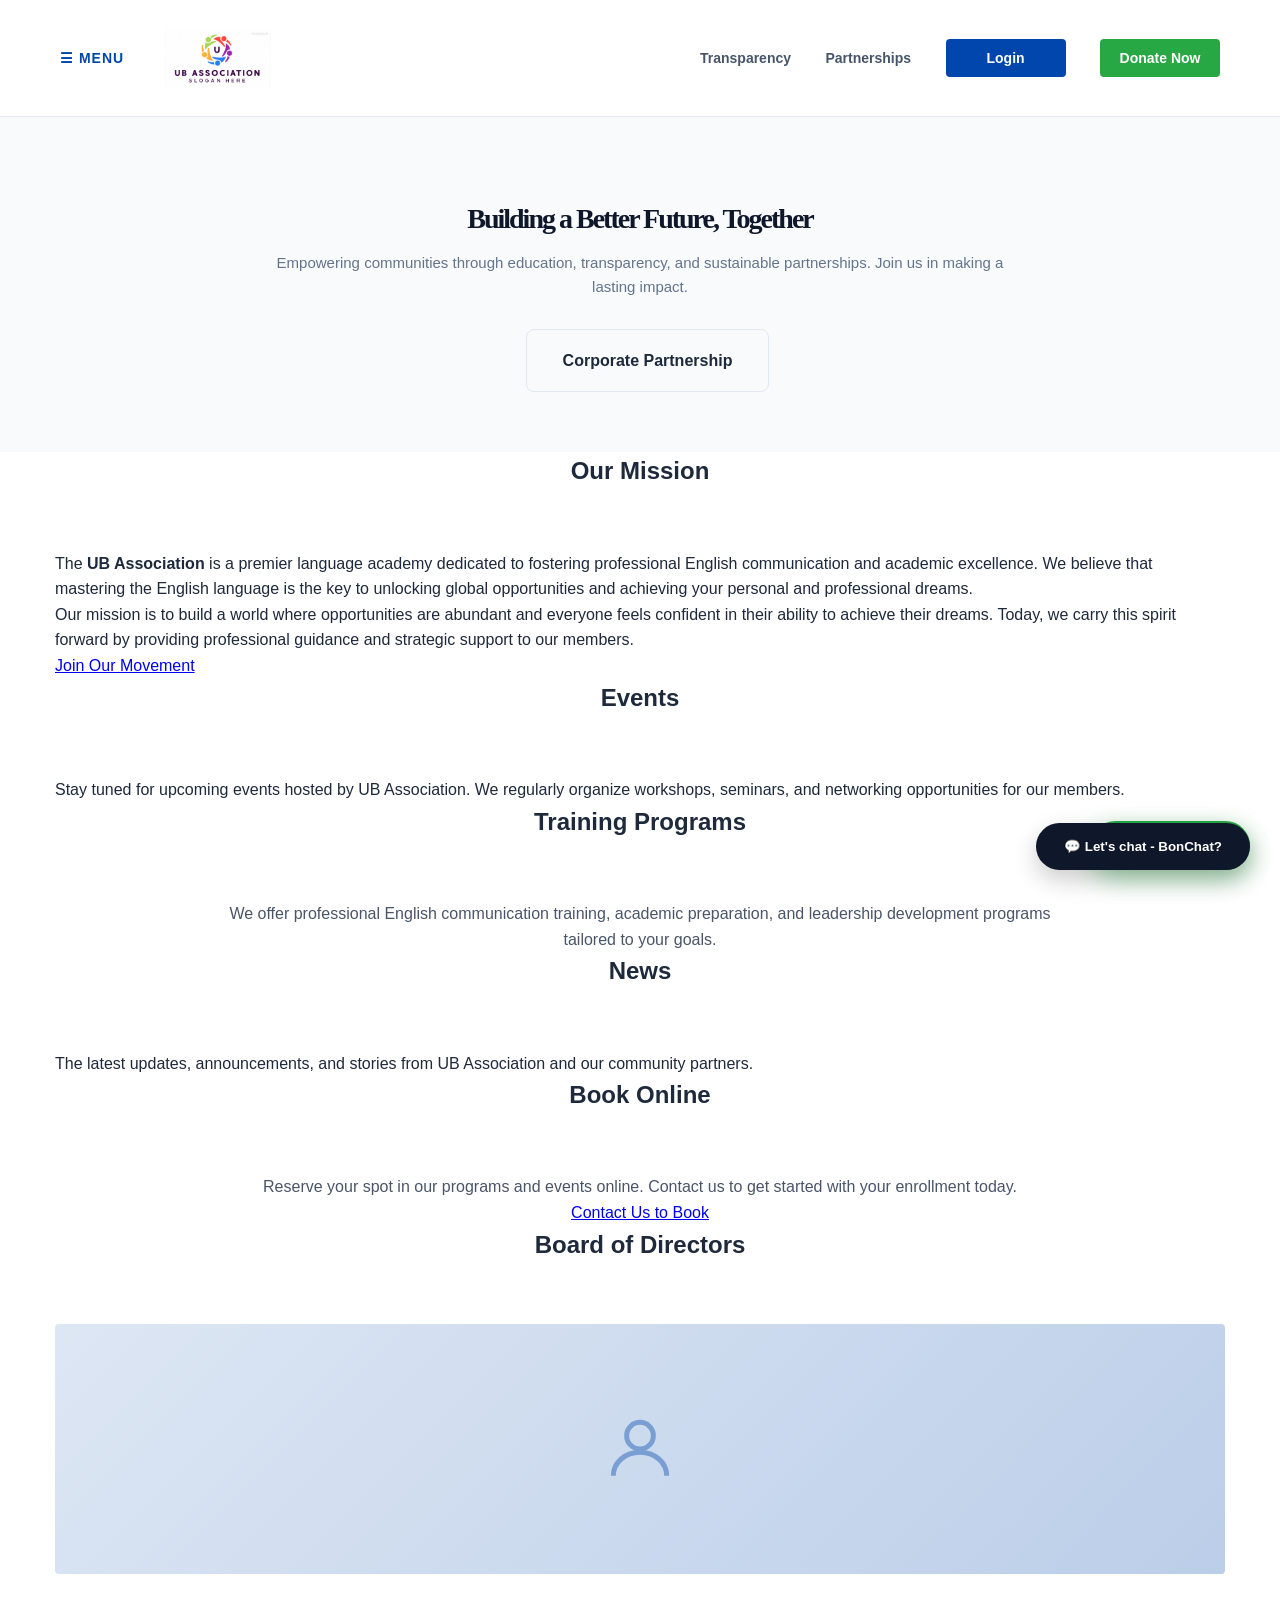
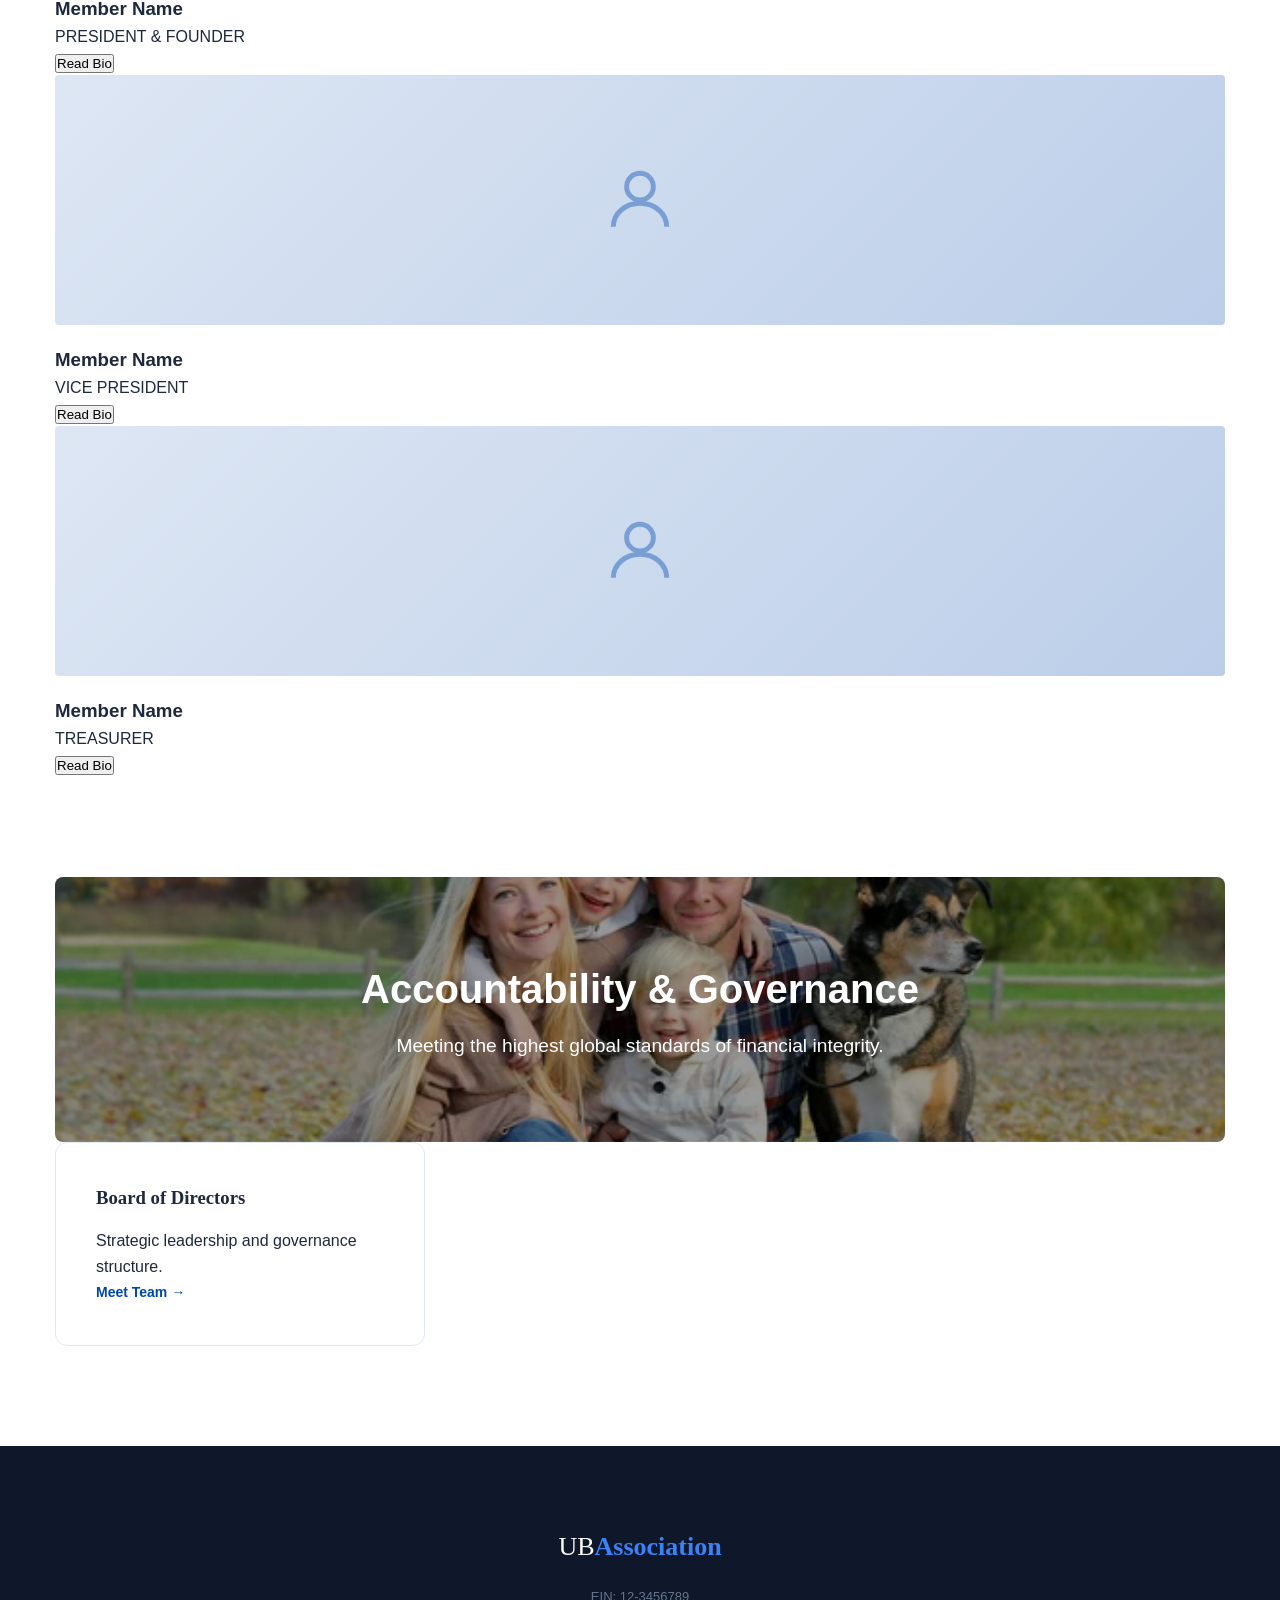
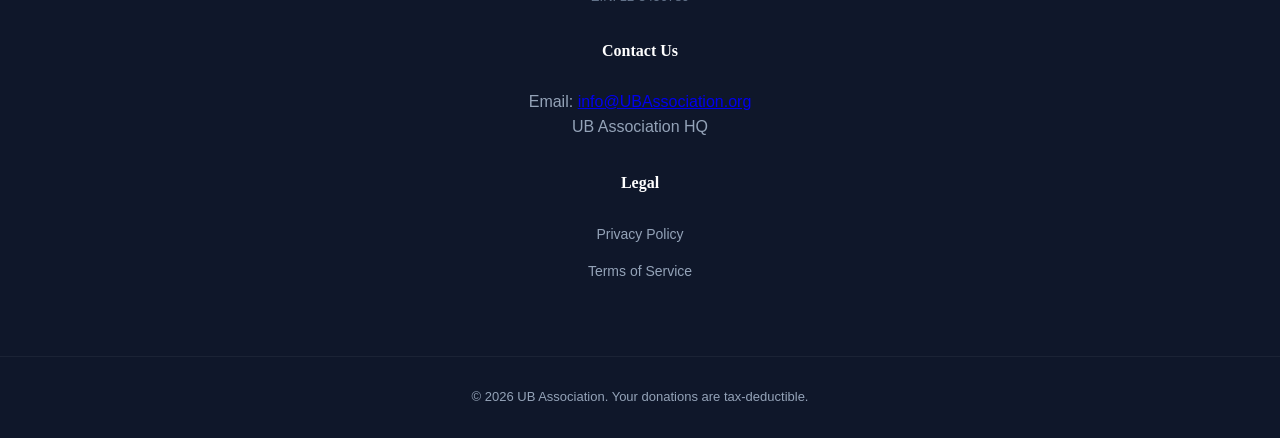
==== commit 0b86631b: "code nemsee" ====
--- a/index.html
+++ b/index.html
@@ -1,18 +1,233 @@
 <!DOCTYPE html>
 <html lang="en">
-
+ 
 <head>
     <meta charset="UTF-8">
     <meta name="viewport" content="width=device-width, initial-scale=1.0">
     <title>UB Association | Strategic Workforce Development</title>
     <link href="favicon.ico" rel="icon" type="image/x-icon">
-    <link href="https://fonts.googleapis.com/css2?family=Roboto:wght@400;500;700&display=swap"
-        rel="stylesheet">
-  <link rel="stylesheet" href="static/style.css">
+    <link href="https://fonts.googleapis.com/css2?family=Roboto:wght@400;500;700&display=swap" rel="stylesheet">
+    <link rel="stylesheet" href="static/style.css">
+    <style>
+        .avatar-placeholder {
+            width: 100%;
+            height: 250px;
+            background: linear-gradient(135deg, #0047AB22, #0047AB44);
+            border-radius: 4px;
+            display: flex;
+            align-items: center;
+            justify-content: center;
+            margin-bottom: 20px;
+        }
+        .avatar-placeholder svg {
+            width: 80px;
+            height: 80px;
+            opacity: 0.4;
+        }
+ 
+        /* ========== DONATE OVERLAY ========== */
+        #donateOverlay {
+            display: none;
+            position: fixed;
+            inset: 0;
+            background: rgba(0,0,0,0.55);
+            z-index: 3000;
+            align-items: center;
+            justify-content: center;
+        }
+        #donateOverlay.active {
+            display: flex;
+        }
+        .donate-modal {
+            background: #ffffff;
+            width: 480px;
+            max-width: 95vw;
+            border-radius: 16px;
+            overflow: hidden;
+            box-shadow: 0 25px 60px rgba(0,0,0,0.25);
+            position: relative;
+        }
+        .donate-header {
+            background: linear-gradient(135deg, #0047AB, #1a6dd4);
+            padding: 36px 40px 28px;
+            text-align: center;
+            color: white;
+        }
+        .donate-header .heart-icon {
+            font-size: 40px;
+            margin-bottom: 10px;
+        }
+        .donate-header h2 {
+            font-size: 26px;
+            font-weight: 700;
+            margin-bottom: 6px;
+        }
+        .donate-header p {
+            font-size: 14px;
+            opacity: 0.85;
+        }
+        .donate-body {
+            padding: 32px 40px 36px;
+        }
+        .donate-body label {
+            display: block;
+            font-size: 13px;
+            font-weight: 600;
+            color: #374151;
+            margin-bottom: 8px;
+        }
+        .amount-grid {
+            display: grid;
+            grid-template-columns: repeat(3, 1fr);
+            gap: 10px;
+            margin-bottom: 20px;
+        }
+        .amount-btn {
+            border: 2px solid #e2e8f0;
+            background: white;
+            border-radius: 8px;
+            padding: 12px 8px;
+            font-size: 15px;
+            font-weight: 600;
+            color: #374151;
+            cursor: pointer;
+            transition: all 0.2s;
+        }
+        .amount-btn:hover,
+        .amount-btn.selected {
+            border-color: #0047AB;
+            background: #EFF6FF;
+            color: #0047AB;
+        }
+        .donate-input-row {
+            display: flex;
+            align-items: center;
+            border: 1px solid #d1d5db;
+            border-radius: 8px;
+            overflow: hidden;
+            margin-bottom: 20px;
+        }
+        .donate-input-row span {
+            padding: 12px 14px;
+            background: #f9fafb;
+            font-size: 15px;
+            font-weight: 600;
+            color: #6b7280;
+            border-right: 1px solid #d1d5db;
+        }
+        .donate-input-row input {
+            flex: 1;
+            border: none;
+            outline: none;
+            padding: 12px 14px;
+            font-size: 15px;
+            color: #111827;
+        }
+        .donate-name-row {
+            margin-bottom: 20px;
+        }
+        .donate-name-row input {
+            width: 100%;
+            border: 1px solid #d1d5db;
+            border-radius: 8px;
+            padding: 12px 14px;
+            font-size: 14px;
+            outline: none;
+            color: #111827;
+            box-sizing: border-box;
+        }
+        .donate-name-row input:focus {
+            border-color: #0047AB;
+            box-shadow: 0 0 0 3px rgba(0,71,171,0.1);
+        }
+        .donate-submit-btn {
+            width: 100%;
+            padding: 15px;
+            background: #28a745;
+            color: white;
+            border: none;
+            border-radius: 8px;
+            font-size: 16px;
+            font-weight: 700;
+            cursor: pointer;
+            transition: background 0.3s;
+        }
+        .donate-submit-btn:hover {
+            background: #218838;
+        }
+        #donateSuccess {
+            display: none;
+            background: #f0fdf4;
+            border: 1px solid #86efac;
+            border-radius: 8px;
+            padding: 16px;
+            margin-top: 16px;
+            color: #166534;
+            font-size: 14px;
+            text-align: center;
+        }
+        .donate-close {
+            position: absolute;
+            top: 14px;
+            right: 18px;
+            background: rgba(255,255,255,0.2);
+            border: none;
+            color: white;
+            font-size: 20px;
+            width: 32px;
+            height: 32px;
+            border-radius: 50%;
+            cursor: pointer;
+            display: flex;
+            align-items: center;
+            justify-content: center;
+            font-weight: 700;
+        }
+        .donate-close:hover {
+            background: rgba(255,255,255,0.35);
+        }
+ 
+        /* ========== FLOATING DONATE BUTTON ========== */
+        .floating-donate {
+            position: fixed;
+            bottom: 30px;
+            right: 30px;
+            z-index: 999;
+            background: #28a745;
+            color: white;
+            border: none;
+            padding: 16px 28px;
+            border-radius: 50px;
+            font-size: 15px;
+            font-weight: 700;
+            cursor: pointer;
+            box-shadow: 0 8px 25px rgba(40,167,69,0.45);
+            transition: all 0.3s;
+            display: flex;
+            align-items: center;
+            gap: 8px;
+            letter-spacing: 0.3px;
+        }
+        .floating-donate:hover {
+            background: #218838;
+            transform: translateY(-2px);
+            box-shadow: 0 12px 30px rgba(40,167,69,0.5);
+        }
+ 
+        /* Chatbot байгаа бол donate товчийг арай дээш байрлуул */
+        @media (max-width: 768px) {
+            .floating-donate {
+                bottom: 90px;
+                right: 16px;
+                padding: 12px 20px;
+                font-size: 14px;
+            }
+        }
+    </style>
 </head>
-
+ 
 <body>
-
+ 
     <!-- SIDEBAR MENU -->
     <div id="sideNav" class="sidenav">
         <a href="javascript:void(0)" class="closebtn" onclick="closeNav()">&times;</a>
@@ -25,50 +240,156 @@
             <a href="#book" onclick="closeNav()">Book Online</a>
             <a href="#contact" onclick="closeNav()">Contact Us</a>
             <a href="#" class="login-trigger">Login</a>
-            <a href="#donate" class="side-donate" onclick="closeNav()">Donate Now</a>
+            <a href="#" class="side-donate" onclick="closeNav(); openDonate();">Donate Now</a>
         </div>
     </div>
-
-    <!-- CORPORATE HEADER -->
+ 
+    <!-- HEADER -->
     <header class="navbar">
         <div class="container header-content">
             <div class="header-left">
-                <!-- Hamburger Menu Trigger -->
                 <button class="menu-trigger" onclick="openNav()">&#9776; MENU</button>
-               <div class="logo">
-    <a href="#">
-      <img src="static/Logo.jpg" alt="UB Association Logo" style="height: 40px; vertical-align: middle; margin-right: 10px;">
-        UB <b>ASSOCIATION</b>
-    </a>
-</div>
-            </div>
-            <nav class="desktop-nav">
-                <!-- Investors prioritize these links -->
-                <a href="#impact">Impact Report</a>
+                <div class="logo">
+                    <a href="#">
+                        <img src="static/Logo.jpg" alt="UB Association Logo" style="height: 60px; vertical-align:middle; margin-right:10px;">
+                    </a>
+                </div>
+            </div>
+            <nav class="desktop-nav"> 
                 <a href="#transparency">Transparency</a>
                 <a href="#partner">Partnerships</a>
                 <a href="#" class="login-trigger">Login</a>
-                <a href="#donate" class="btn-donate-header">Donate Now</a>
+                <a href="#" class="btn-donate-header" onclick="openDonate(); return false;">Donate Now</a>
             </nav>
         </div>
     </header>
-
+ 
     <main>
-        <!-- HERO SECTION -->
-        <section class="hero">
-    <div class="container">
-        <h1>Building a Better Future, Together</h1>
-        
-        <p>Empowering communities through education, transparency, and sustainable partnerships. Join us in making a lasting impact.</p>
-        
-        <div class="hero-btns">
-            <a href="#impact" class="btn-primary">View Impact Report</a>
-            <a href="#partnerships" class="btn-secondary">Corporate Partnership</a>
-        </div>
-    </div>
-</section>
-
-        <!-- TRANSPARENCY SECTION -->
+ 
+        <!-- HERO -->
+        <section class="hero" id="home">
+            <div class="container">
+                <h1>Building a Better Future, Together</h1>
+                <p>Empowering communities through education, transparency, and sustainable partnerships. Join us in making a lasting impact.</p>
+  
+              <div class="hero-btns">
+                    <a href="#partnerships" class="btn-secondary">Corporate Partnership</a>
+                </div>
+            </div>
+        </section>
+ 
+        <!-- ABOUT -->
+        <section class="about-section" id="about">
+            <div class="container">
+                <h2 class="section-title">Our Mission</h2>
+                <div class="about-content">
+                    <p>
+                        The <strong>UB Association</strong> is a premier language academy dedicated to fostering professional English communication and academic excellence. We believe that mastering the English language is the key to unlocking global opportunities and achieving your personal and professional dreams.
+                    </p>
+                    <p>
+                        Our mission is to build a world where opportunities are abundant and everyone feels confident in their ability to achieve their dreams. Today, we carry this spirit forward by providing professional guidance and strategic support to our members.
+                    </p>
+                    <a href="#join" class="btn-join">Join Our Movement</a>
+                </div>
+            </div>
+        </section>
+ 
+        <!-- EVENTS -->
+        <section class="about-section" id="events">
+            <div class="container">
+                <h2 class="section-title">Events</h2>
+                <div class="about-content">
+                    <p>Stay tuned for upcoming events hosted by UB Association. We regularly organize workshops, seminars, and networking opportunities for our members.</p>
+                </div>
+            </div>
+        </section>
+ 
+        <!-- TRAINING -->
+        <section class="team-section" id="training">
+            <div class="container">
+                <h2 class="section-title">Training Programs</h2>
+                <div class="about-content" style="max-width:850px; margin:0 auto; text-align:center; color:#4a5568;">
+                    <p>We offer professional English communication training, academic preparation, and leadership development programs tailored to your goals.</p>
+                </div>
+            </div>
+        </section>
+ 
+        <!-- NEWS -->
+        <section class="about-section" id="news">
+            <div class="container">
+                <h2 class="section-title">News</h2>
+                <div class="about-content">
+                    <p>The latest updates, announcements, and stories from UB Association and our community partners.</p>
+                </div>
+            </div>
+        </section>
+ 
+        <!-- BOOK ONLINE -->
+        <section class="team-section" id="book">
+            <div class="container">
+                <h2 class="section-title">Book Online</h2>
+                <div class="about-content" style="max-width:850px; margin:0 auto; text-align:center; color:#4a5568;">
+                    <p>Reserve your spot in our programs and events online. Contact us to get started with your enrollment today.</p>
+                    <a href="#contact" class="btn-join" style="margin-top:20px;">Contact Us to Book</a>
+                </div>
+            </div>
+        </section>
+ 
+        <!-- TEAM -->
+        <section class="team-section" id="team">
+            <div class="container">
+                <h2 class="section-title">Board of Directors</h2>
+                <div class="team-grid">
+                    <div class="team-card">
+                        <div class="member-img">
+                            <img src="static/member1.jpg" alt="President"
+                                onerror="this.style.display='none'; this.nextElementSibling.style.display='flex';">
+                            <div class="avatar-placeholder" style="display:none;">
+                                <svg viewBox="0 0 24 24" fill="none" stroke="#0047AB" stroke-width="1.5">
+                                    <circle cx="12" cy="8" r="4"/>
+                                    <path d="M4 20c0-4 3.6-7 8-7s8 3 8 7"/>
+                                </svg>
+                            </div>
+                        </div>
+                        <h3>Member Name</h3>
+                        <p class="role">PRESIDENT & FOUNDER</p>
+                        <button class="btn-bio">Read Bio</button>
+                    </div>
+                    <div class="team-card">
+                        <div class="member-img">
+                            <img src="static/member2.jpg" alt="Vice President"
+                                onerror="this.style.display='none'; this.nextElementSibling.style.display='flex';">
+                            <div class="avatar-placeholder" style="display:none;">
+                                <svg viewBox="0 0 24 24" fill="none" stroke="#0047AB" stroke-width="1.5">
+                                    <circle cx="12" cy="8" r="4"/>
+                                    <path d="M4 20c0-4 3.6-7 8-7s8 3 8 7"/>
+                                </svg>
+                            </div>
+                        </div>
+                        <h3>Member Name</h3>
+                        <p class="role">VICE PRESIDENT</p>
+                        <button class="btn-bio">Read Bio</button>
+                    </div>
+                    <div class="team-card">
+                        <div class="member-img">
+                            <img src="static/member3.jpg" alt="Treasurer"
+                                onerror="this.style.display='none'; this.nextElementSibling.style.display='flex';">
+                            <div class="avatar-placeholder" style="display:none;">
+                                <svg viewBox="0 0 24 24" fill="none" stroke="#0047AB" stroke-width="1.5">
+                                    <circle cx="12" cy="8" r="4"/>
+                                    <path d="M4 20c0-4 3.6-7 8-7s8 3 8 7"/>
+                                </svg>
+                            </div>
+                        </div>
+                        <h3>Member Name</h3>
+                        <p class="role">TREASURER</p>
+                        <button class="btn-bio">Read Bio</button>
+                    </div>
+                </div>
+            </div>
+        </section>
+ 
+        <!-- TRANSPARENCY -->
         <section id="transparency" class="transparency-section">
             <div class="container">
                 <div class="your-section-class">
@@ -79,18 +400,17 @@
                     <div class="doc-card">
                         <h3>Board of Directors</h3>
                         <p>Strategic leadership and governance structure.</p>
-                        <a href="#" class="link">Meet Team →</a>
+                        <a href="#team" class="link">Meet Team →</a>
                     </div>
                 </div>
             </div>
         </section>
+ 
     </main>
-
-    <!-- BONCHAT AI BOT -->
+ 
+    <!-- CHATBOT -->
     <div class="bonchat-container">
-        <button class="chat-toggle" onclick="toggleChat()">
-            💬 Let’s chat - BonChat?
-        </button>
+        <button class="chat-toggle" onclick="toggleChat()">💬 Let's chat - BonChat?</button>
         <div id="chatWindow" class="chat-ui">
             <div class="chat-head">
                 <span>BonChat Support</span>
@@ -105,8 +425,55 @@
             </div>
         </div>
     </div>
-
-    <!-- IMPROVED FOOTER & CONTACT US -->
+ 
+    <!-- ========== FLOATING DONATE BUTTON ========== -->
+    <button class="floating-donate" onclick="openDonate()">
+        ♥ Donate Now
+    </button>
+ 
+    <!-- ========== DONATE MODAL ========== -->
+    <div id="donateOverlay" onclick="closeDonateOutside(event)">
+        <div class="donate-modal">
+            <div class="donate-header">
+                <button class="donate-close" onclick="closeDonate()">✕</button>
+                <div class="heart-icon">❤️</div>
+                <h2>Make a Donation</h2>
+                <p>Your support empowers communities and transforms lives.</p>
+            </div>
+            <div class="donate-body">
+                <label>Select Amount</label>
+                <div class="amount-grid">
+                    <button class="amount-btn" onclick="selectAmount(this, '10')">$10</button>
+                    <button class="amount-btn" onclick="selectAmount(this, '25')">$25</button>
+                    <button class="amount-btn selected" onclick="selectAmount(this, '50')">$50</button>
+                    <button class="amount-btn" onclick="selectAmount(this, '100')">$100</button>
+                    <button class="amount-btn" onclick="selectAmount(this, '250')">$250</button>
+                    <button class="amount-btn" onclick="selectAmount(this, '500')">$500</button>
+                </div>
+ 
+                <label>Custom Amount (USD)</label>
+                <div class="donate-input-row">
+                    <span>$</span>
+                    <input type="number" id="donateAmount" placeholder="Enter amount" value="50" min="1">
+                </div>
+ 
+                <label>Your Name (optional)</label>
+                <div class="donate-name-row">
+                    <input type="text" id="donateName" placeholder="e.g. John Smith">
+                </div>
+ 
+                <button class="donate-submit-btn" onclick="submitDonation()">
+                    Donate Now →
+                </button>
+ 
+                <div id="donateSuccess">
+                    ✅ Thank you for your generous donation! We will be in touch soon.
+                </div>
+            </div>
+        </div>
+    </div>
+ 
+    <!-- FOOTER -->
     <footer class="main-footer" id="contact">
         <div class="container footer-grid">
             <div class="footer-brand">
@@ -118,7 +485,7 @@
             <div class="footer-contact">
                 <h4>Contact Us</h4>
                 <p>Email: <a href="mailto:info@UBAssociation.org">info@UBAssociation.org</a></p>
-                <p> UB Association HQ</p>
+                <p>UB Association HQ</p>
             </div>
             <div class="footer-legal">
                 <h4>Legal</h4>
@@ -134,40 +501,112 @@
             </div>
         </div>
     </footer>
-
-    <div id="loginModal" class="modal" style="display:none; position:fixed; z-index:999; left:0; top:0; width:100%; height:100%; background:rgba(0,0,0,0.5);">
-        <div class="modal-content" style="background:white; margin:15% auto; padding:30px; width:350px; border-radius:12px; position: relative; box-shadow: 0 4px 20px rgba(0,0,0,0.2);">
-            <span class="close-btn" style="cursor:pointer; position: absolute; right: 20px; top: 15px; font-size: 24px;">&times;</span>
-            <h2 style="margin-top: 0; color: #333;">Welcome Back</h2>
-            <p style="color: #666; font-size: 14px; margin-bottom: 20px;">Please enter your details to sign in</p>
-            
-            <form id="authForm">
-                <div style="margin-bottom: 15px;">
-                    <label style="display: block; margin-bottom: 5px; font-weight: 500;">Email Address</label>
-                    <input type="email" id="email" placeholder="name@example.com" required style="width: 100%; padding: 10px; border: 1px solid #ddd; border-radius: 6px; box-sizing: border-box;">
-                </div>
-                
-                <div style="margin-bottom: 20px;">
-                    <label style="display: block; margin-bottom: 5px; font-weight: 500;">Password</label>
-                    <input type="password" id="password" placeholder="••••••••" required style="width: 100%; padding: 10px; border: 1px solid #ddd; border-radius: 6px; box-sizing: border-box;">
-                </div>
-
-                <button type="submit" style="width: 100%; padding: 12px; background: #0046ad; color: white; border: none; border-radius: 6px; font-weight: 600; cursor: pointer;">Sign In</button>
-                
-                <p style="text-align: center; margin-top: 15px; font-size: 13px;">
-                    Don't have an account? <a href="#" style="color: #0046ad; text-decoration: none;">Create one</a>
+ 
+    <!-- LOGIN MODAL -->
+    <div id="loginModal" class="modal" style="display:none;">
+        <div class="modal-content">
+            <span class="close-btn">&times;</span>
+             <div style="display:flex; border-bottom:2px solid #e2e8f0; margin-bottom:24px;">
+                <button id="tabLogin" onclick="showTab('login')"
+                    style="flex:1; padding:12px; border:none; background:none; font-size:15px; font-weight:600; cursor:pointer; color:#0046ad; border-bottom:2px solid #0046ad; margin-bottom:-2px;">
+                    Sign In
+                </button>
+                <button id="tabSignup" onclick="showTab('signup')"
+                    style="flex:1; padding:12px; border:none; background:none; font-size:15px; font-weight:600; cursor:pointer; color:#94a3b8; border-bottom:2px solid transparent; margin-bottom:-2px;">
+                    Create Account
+                </button>
+             </div>
+            <form id="loginForm">
+                <h2 style="margin:0 0 6px; color:#002d72; font-size:22px;">Welcome Back</h2>
+                <p style="color:#666; font-size:14px; margin-bottom:20px;">Sign in to your account</p>
+                <div class="input-group">
+                    <label for="loginEmail">Email Address</label>
+                    <input type="email" id="loginEmail" placeholder="name@example.com" required>
+                </div>
+                <div class="input-group">
+                    <label for="loginPassword">Password</label>
+                    <input type="password" id="loginPassword" placeholder="••••••••" required>
+                </div>
+                <p id="loginError" style="color:#e74c3c; font-size:13px; margin-bottom:10px; min-height:18px;"></p>
+                <button type="submit" class="submit-btn">Sign In</button>
+                <p style="text-align:center; margin-top:15px; font-size:13px; color:#555;">
+                    Don't have an account?
+                    <a href="#" onclick="showTab('signup')" style="color:#0046ad; font-weight:600;">Create one</a>
                 </p>
             </form>
+             <form id="signupForm" style="display:none;">
+                <h2 style="margin:0 0 6px; color:#002d72; font-size:22px;">Create Account</h2>
+                <p style="color:#666; font-size:14px; margin-bottom:20px;">Join UB Association today</p>
+                <div class="input-group">
+                    <label for="signupName">Full Name</label>
+                    <input type="text" id="signupName" placeholder="John Doe" required>
+                </div>
+                <div class="input-group">
+                    <label for="signupEmail">Email Address</label>
+                    <input type="email" id="signupEmail" placeholder="name@example.com" required>
+                </div>
+                <div class="input-group">
+                    <label for="signupPassword">Password</label>
+                    <input type="password" id="signupPassword" placeholder="At least 6 characters" required>
+                </div>
+                <div class="input-group">
+                    <label for="signupConfirm">Confirm Password</label>
+                    <input type="password" id="signupConfirm" placeholder="••••••••" required>
+                </div>
+                <p id="signupError" style="color:#e74c3c; font-size:13px; margin-bottom:10px; min-height:18px;"></p>
+                <div id="signupSuccess" style="display:none; background:#f0fdf4; border:1px solid #86efac; border-radius:8px; padding:14px; margin-bottom:16px; color:#166534; font-size:14px;">
+                    ✅ Account created! Please check your email to confirm your account.
+                </div>
+                <button type="submit" class="submit-btn">Create Account</button>
+                <p style="text-align:center; margin-top:15px; font-size:13px; color:#555;">
+                    Already have an account?
+                    <a href="#" onclick="showTab('login')" style="color:#0046ad; font-weight:600;">Sign in</a>
+                </p>
+             </form>
         </div>
     </div>
-            </form>
-        </div>
-    </div>
-<link rel="stylesheet" href="static/style.css">
-<script src="static/script.js"></script>
-
+ 
+    <!-- SCRIPTS -->
+    <script src="https://cdn.jsdelivr.net/npm/@supabase/supabase-js@2"></script>
+    <script src="static/script.js"></script>
+    <script>
+        // ========== DONATE MODAL FUNCTIONS ==========
+        window.openDonate = function() {
+            const overlay = document.getElementById('donateOverlay');
+            overlay.classList.add('active');
+            document.getElementById('donateSuccess').style.display = 'none';
+        };
+ 
+        window.closeDonate = function() {
+            document.getElementById('donateOverlay').classList.remove('active');
+        };
+ 
+        window.closeDonateOutside = function(e) {
+            if (e.target === document.getElementById('donateOverlay')) {
+                closeDonate();
+            }
+        };
+ 
+        window.selectAmount = function(btn, amount) {
+            document.querySelectorAll('.amount-btn').forEach(b => b.classList.remove('selected'));
+            btn.classList.add('selected');
+            document.getElementById('donateAmount').value = amount;
+        };
+ 
+        window.submitDonation = function() {
+            const amount = document.getElementById('donateAmount').value;
+            const name   = document.getElementById('donateName').value;
+            if (!amount || amount < 1) {
+                alert('Please enter a valid donation amount.');
+                return;
+            }
+            // Here you would integrate with Stripe / PayPal etc.
+            document.getElementById('donateSuccess').style.display = 'block';
+            document.getElementById('donateAmount').value = '';
+            document.getElementById('donateName').value = '';
+            document.querySelectorAll('.amount-btn').forEach(b => b.classList.remove('selected'));
+        };
+    </script>
+ 
 </body>
-
-</html>
-
-   +</html>
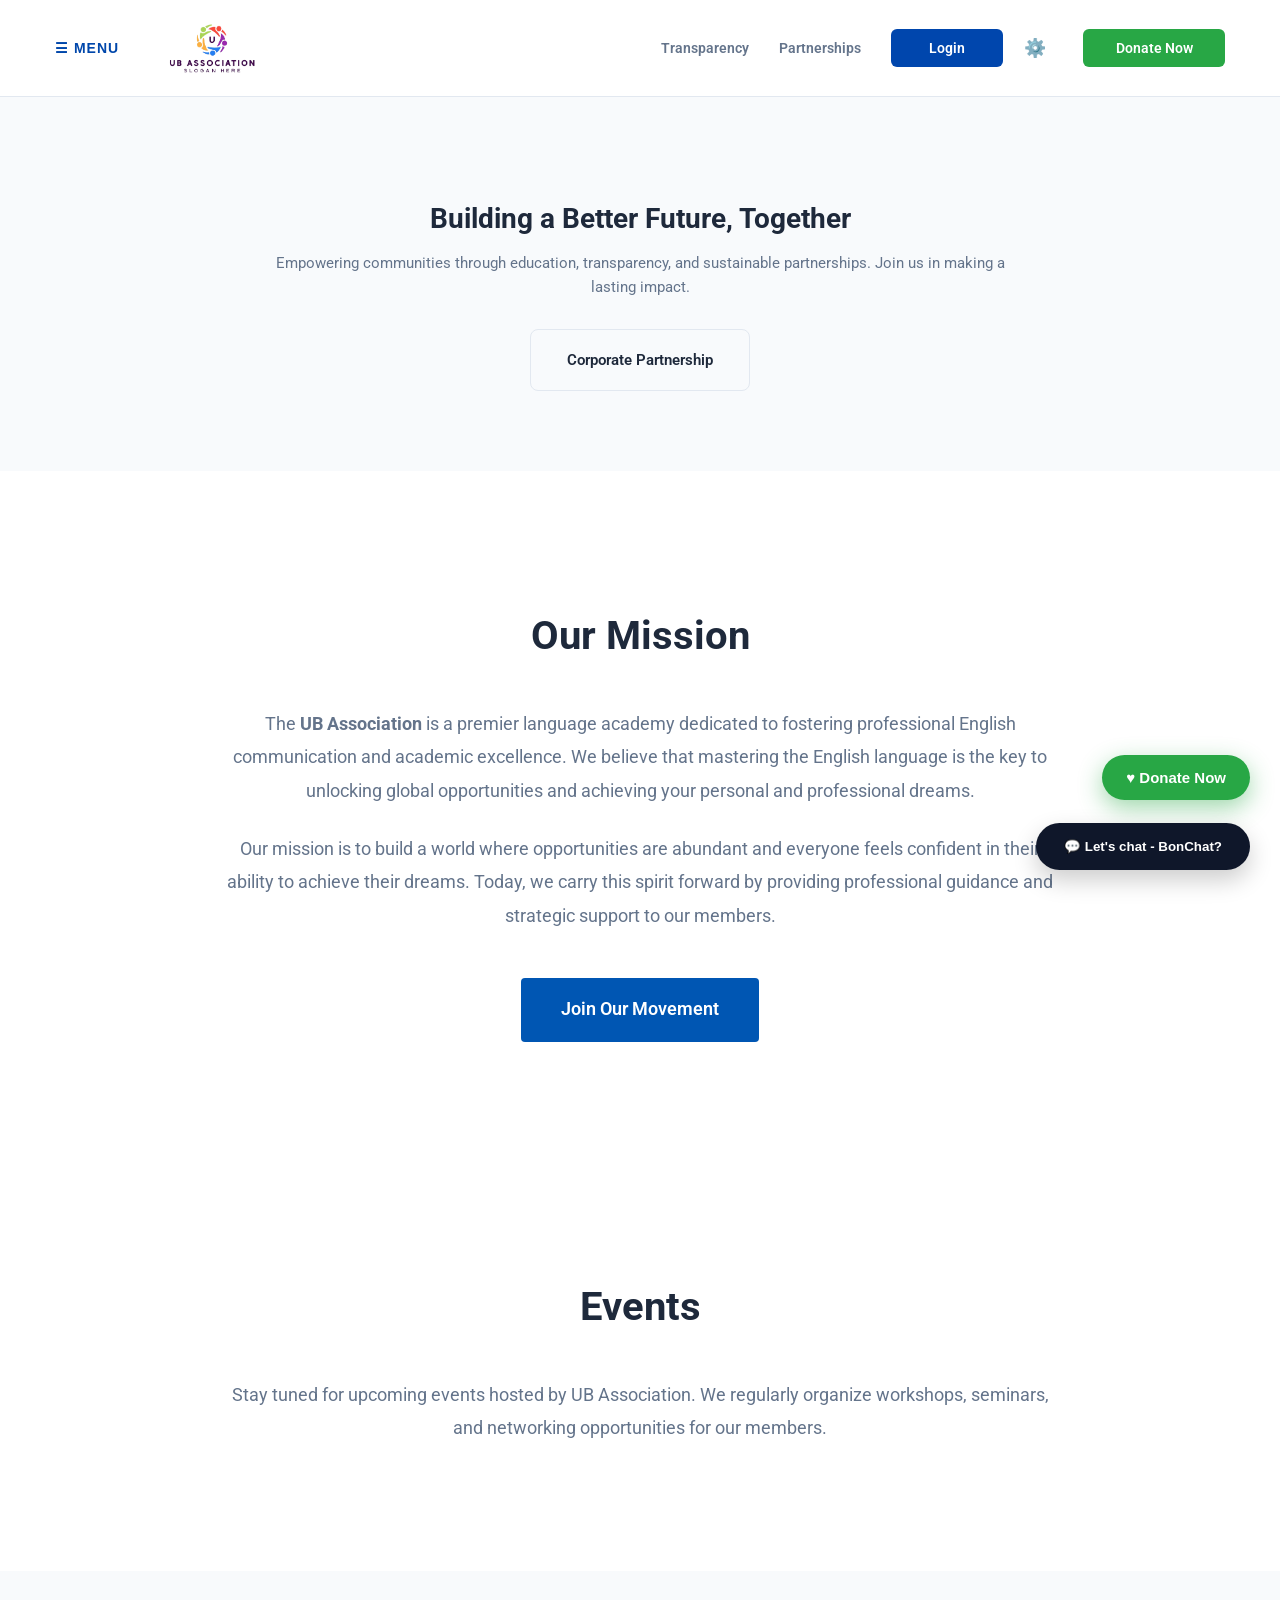
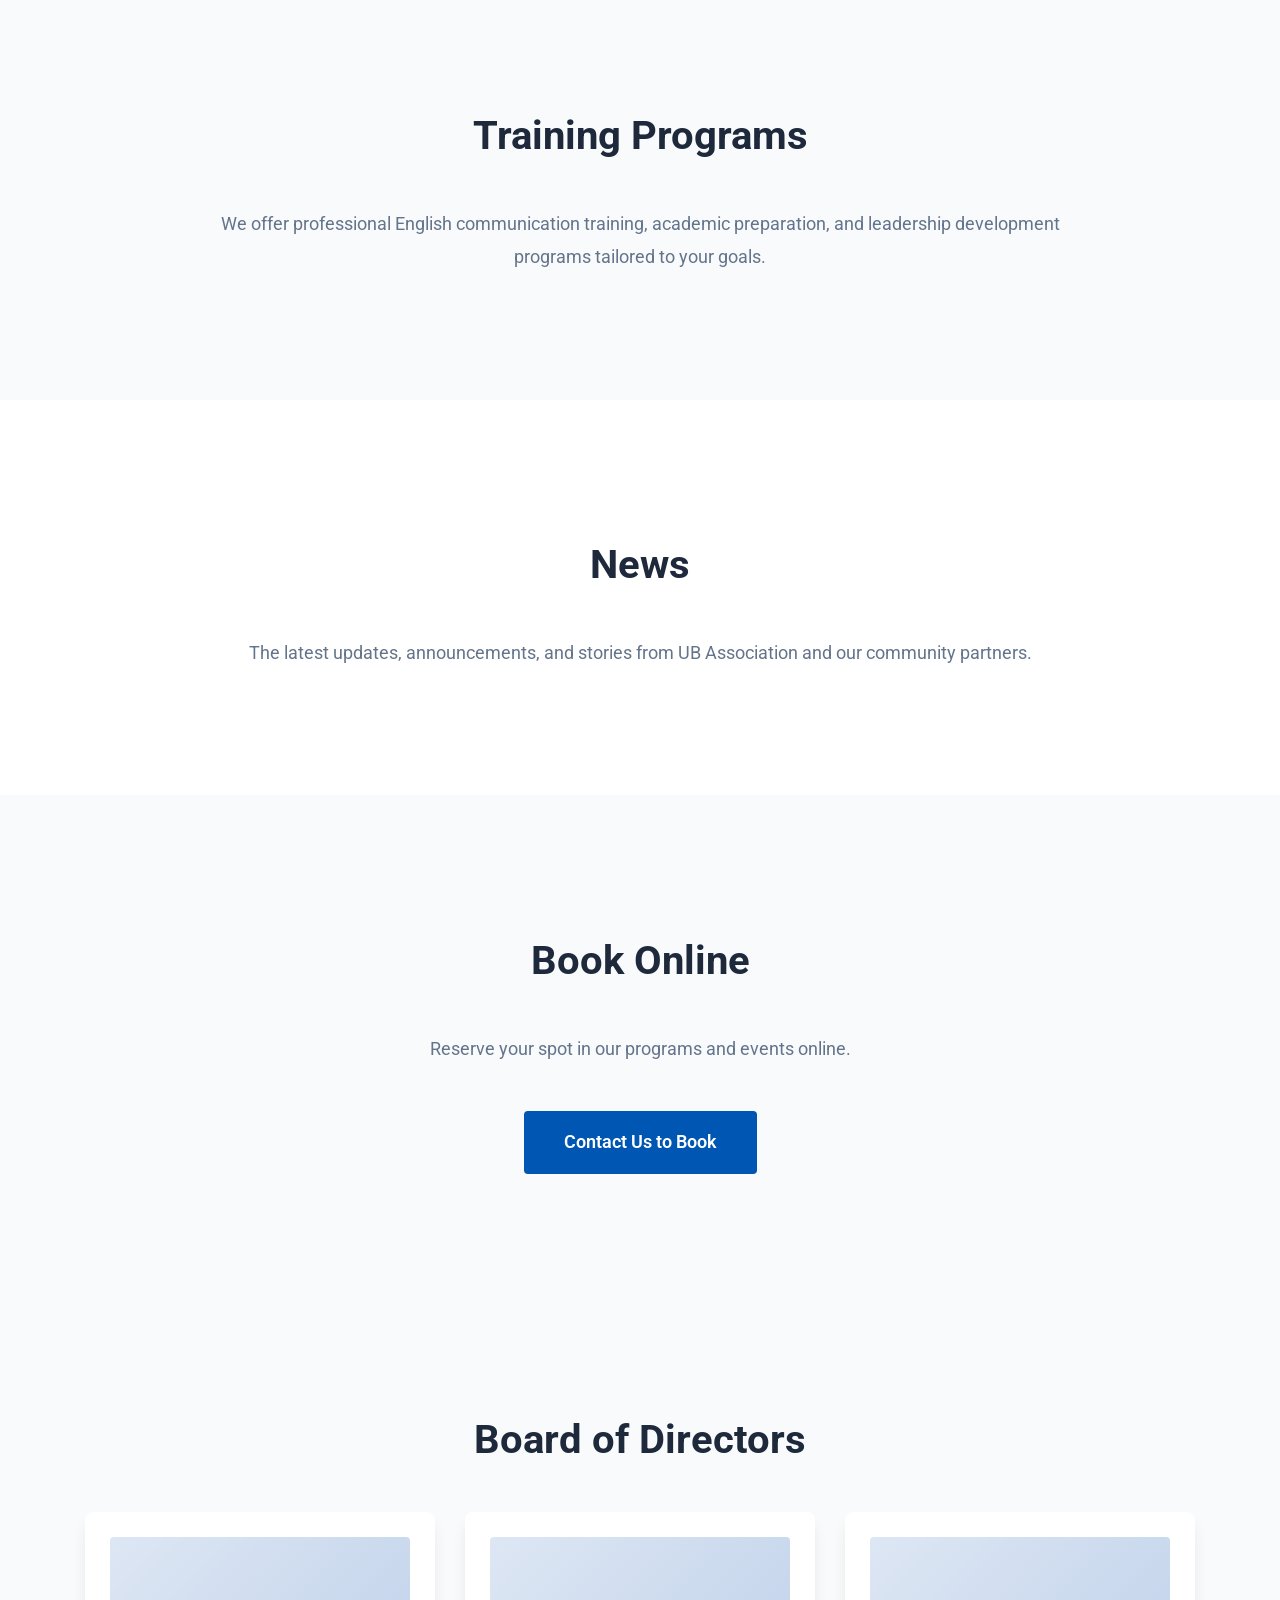
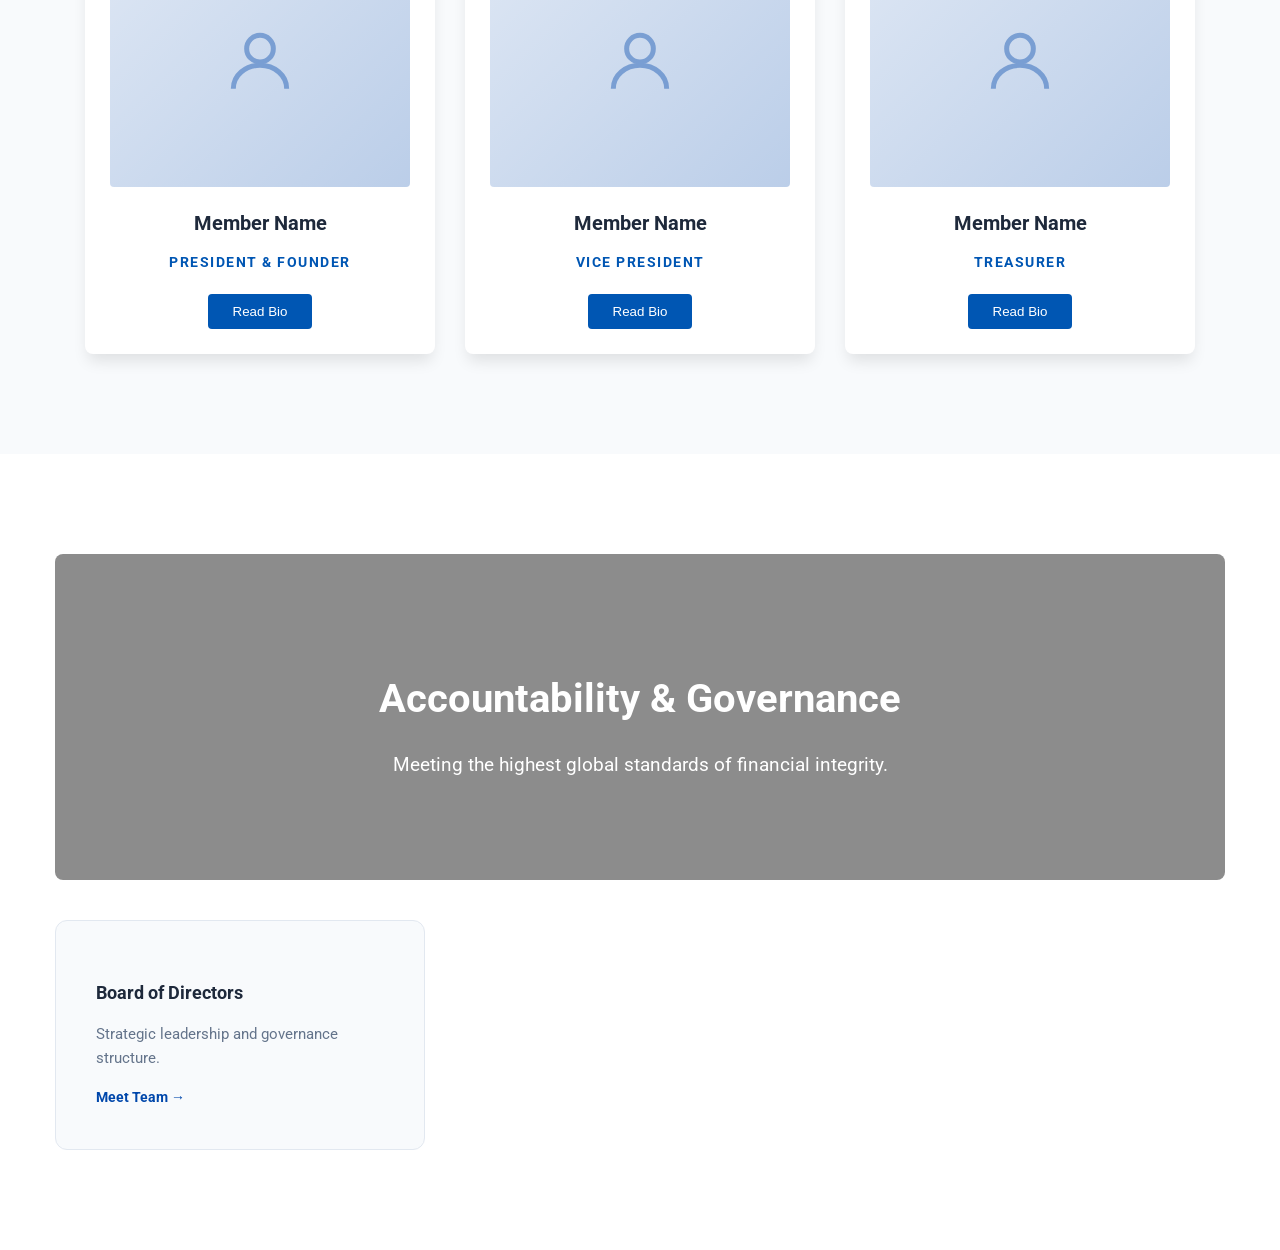
==== commit 5ad72def: "site belen bolson" ====
--- a/index.html
+++ b/index.html
@@ -1,14 +1,765 @@
 <!DOCTYPE html>
-<html lang="en">
- 
+<html lang="en" data-theme="light">
+
 <head>
     <meta charset="UTF-8">
     <meta name="viewport" content="width=device-width, initial-scale=1.0">
     <title>UB Association | Strategic Workforce Development</title>
     <link href="favicon.ico" rel="icon" type="image/x-icon">
-    <link href="https://fonts.googleapis.com/css2?family=Roboto:wght@400;500;700&display=swap" rel="stylesheet">
-    <link rel="stylesheet" href="static/style.css">
+    <link href="https://fonts.googleapis.com/css2?family=Roboto:wght@400;500;700&display=swap"  rel="stylesheet">
     <style>
+        /* =============================================
+           THEME VARIABLES
+        ============================================= */
+        :root {
+            --primary: #0047AB;
+            --navy: #0f172a;
+            --radius: 12px;
+            --bg-page: #f8fafc;
+            --bg-card: #ffffff;
+            --bg-nav: #ffffff;
+            --text-main: #1e293b;
+            --text-muted: #64748b;
+            --border-color: #e2e8f0;
+            --section-alt: #f8fafc;
+        }
+
+        [data-theme="dark"] {
+            --bg-page: #0f172a;
+            --bg-card: #1e293b;
+            --bg-nav: #0f172a;
+            --text-main: #f1f5f9;
+            --text-muted: #94a3b8;
+            --border-color: #334155;
+            --section-alt: #1e293b;
+        }
+
+        html,
+        body {
+            height: auto;
+            min-height: 100%;
+            overflow-x: hidden;
+            overflow-y: auto;
+        }
+
+        body {
+            font-family: 'Roboto', sans-serif;
+            color: var(--text-main);
+            background: var(--bg-page);
+            line-height: 1.6;
+            margin: 0;
+            padding: 0;
+            transition: background 0.3s, color 0.3s;
+        }
+
+        /* ---- LOGO ---- */
+        .logo a {
+            background: transparent !important;
+            border: none !important;
+            box-shadow: none !important;
+            padding: 0 !important;
+            display: flex;
+            align-items: center;
+            text-decoration: none;
+        }
+
+        .logo-img-wrap {
+            display: inline-flex;
+            align-items: center;
+        }
+
+        #siteLogoImg {
+            display: none !important;
+        }
+
+        #logoPng {
+            height: 60px;
+            width: auto;
+            display: block;
+        }
+
+        body[data-fontsize="small"] {
+            font-size: 13px;
+        }
+
+        body[data-fontsize="medium"] {
+            font-size: 15px;
+        }
+
+        body[data-fontsize="large"] {
+            font-size: 17px;
+        }
+
+        body[data-animations="off"] * {
+            transition: none !important;
+            animation: none !important;
+        }
+
+        .container {
+            width: 100%;
+            max-width: 1200px;
+            margin: 0 auto;
+            padding: 0 15px;
+            box-sizing: border-box;
+        }
+
+        /* =============================================
+           NAVBAR
+        ============================================= */
+        .navbar {
+            background: var(--bg-nav);
+            padding: 18px 0;
+            border-bottom: 1px solid var(--border-color);
+            position: sticky;
+            top: 0;
+            z-index: 1000;
+            transition: background 0.3s, border-color 0.3s;
+        }
+
+        .header-content {
+            display: flex;
+            justify-content: space-between;
+            align-items: center;
+             padding: 0 15px;
+        }
+
+        .header-left {
+            display: flex;
+            align-items: center;
+            gap: 40px;
+        }
+
+        .menu-trigger {
+            background: transparent;
+            border: none;
+            outline: none;
+            color: var(--primary);
+            font-weight: 700;
+            font-size: 14px;
+            letter-spacing: 1px;
+            cursor: pointer;
+            display: flex;
+            align-items: center;
+            gap: 8px;
+            padding: 5px 0;
+            text-transform: uppercase;
+        }
+
+        .logo a {
+            display: flex;
+            align-items: center;
+            gap: 8px;
+            text-decoration: none;
+            color: var(--text-main);
+            border: none;
+        }
+
+        .desktop-nav {
+            display: flex;
+            align-items: center;
+            gap: 6px;
+        }
+
+        .desktop-nav a {
+            margin-left: 24px;
+            text-decoration: none;
+            font-weight: 600;
+            color: var(--text-muted);
+            font-size: 14px;
+            white-space: nowrap;
+            transition: color 0.2s;
+        }
+
+        .desktop-nav a:hover {
+            color: var(--primary);
+        }
+
+ 
+        .settings-trigger {
+            background: none;
+             border: none;
+            width: 36px;
+            height: 36px;
+            display: flex;
+            align-items: center;
+            justify-content: center;
+            cursor: pointer;
+            margin-left: 8px;
+            color: var(--text-muted);
+            transition: color 0.2s, transform 0.2s;
+            font-size: 18px;
+            border-radius: 50%;
+            padding: 0;
+            outline: none;
+        }
+
+         .settings-trigger:hover {
+            color: var(--primary);
+            transform: rotate(30deg);
+            background: none;
+         }
+
+        .btn-donate-header {
+            background: #28a745 !important;
+            color: white !important;
+            padding: 8px 16px;
+            border-radius: 6px;
+            text-decoration: none;
+            font-weight: 600;
+            font-size: 14px;
+            cursor: pointer;
+            transition: background 0.3s;
+            display: inline-block;
+            text-align: center;
+            min-width: 110px;
+            white-space: nowrap;
+        }
+
+        .btn-donate-header:hover {
+            background: #218838 !important;
+        }
+
+        .login-trigger {
+            background-color: #0046ad;
+            color: white !important;
+            padding: 8px 16px;
+            border-radius: 6px;
+            text-decoration: none;
+            font-weight: 600;
+            font-size: 14px;
+            cursor: pointer;
+            transition: background 0.3s;
+            display: inline-block;
+            text-align: center;
+            min-width: 80px;
+            white-space: nowrap;
+        }
+
+        .login-trigger:hover {
+            background-color: #00358a;
+        }
+
+        /* =============================================
+           SIDEBAR
+        ============================================= */
+        .sidenav {
+            height: 100%;
+            width: 0;
+            position: fixed;
+            z-index: 2000;
+            top: 0;
+            left: 0;
+            background-color: var(--navy);
+            overflow-x: hidden;
+            transition: 0.4s;
+            padding-top: 60px;
+        }
+
+        [data-theme="dark"] .sidenav {
+            background-color: #020617;
+        }
+
+        .sidenav-links a {
+            padding: 15px 40px;
+            text-decoration: none;
+            font-size: 18px;
+            color: #cbd5e1;
+            display: block;
+            transition: 0.2s;
+        }
+
+        .sidenav-links a:hover {
+            color: white;
+            background: rgba(255, 255, 255, 0.05);
+        }
+
+        .sidenav .closebtn {
+            position: absolute;
+            top: 20px;
+            right: 30px;
+            font-size: 36px;
+            color: white;
+            text-decoration: none;
+        }
+
+        .side-donate {
+            color: #4ade80 !important;
+            font-weight: 700;
+            margin-top: 10px;
+            border-top: 1px solid rgba(255, 255, 255, 0.1);
+        }
+
+        .side-settings {
+            color: #93c5fd !important;
+            font-weight: 600;
+        }
+
+        /* =============================================
+           SETTINGS PANEL
+        ============================================= */
+        #settingsOverlay {
+            display: none;
+            position: fixed;
+            inset: 0;
+            background: rgba(0, 0, 0, 0.45);
+            z-index: 3000;
+            align-items: center;
+            justify-content: center;
+        }
+
+        #settingsOverlay.active {
+            display: flex;
+        }
+
+        .settings-panel {
+            background: var(--bg-card);
+            color: var(--text-main);
+            width: 420px;
+            max-width: 95vw;
+            border-radius: 18px;
+            overflow: hidden;
+            box-shadow: 0 25px 60px rgba(0, 0, 0, 0.3);
+            position: relative;
+            max-height: 90vh;
+            overflow-y: auto;
+        }
+
+        .settings-head {
+            display: flex;
+            align-items: center;
+            justify-content: space-between;
+            padding: 22px 28px 18px;
+            border-bottom: 1px solid var(--border-color);
+            position: sticky;
+            top: 0;
+            background: var(--bg-card);
+            z-index: 1;
+        }
+
+        .settings-head h3 {
+            font-size: 18px;
+            font-weight: 700;
+            color: var(--text-main);
+            margin: 0;
+            display: flex;
+            align-items: center;
+            gap: 10px;
+        }
+
+        .settings-close {
+            background: none;
+            border: none;
+            font-size: 22px;
+            cursor: pointer;
+            color: var(--text-muted);
+            padding: 4px;
+            border-radius: 6px;
+            transition: background 0.2s;
+        }
+
+        .settings-close:hover {
+            background: var(--bg-page);
+        }
+
+        .settings-body {
+            padding: 24px 28px;
+        }
+
+        .settings-group {
+            margin-bottom: 28px;
+        }
+
+        .settings-group-title {
+            font-size: 11px;
+            font-weight: 700;
+            letter-spacing: 1.2px;
+            text-transform: uppercase;
+            color: var(--text-muted);
+            margin-bottom: 14px;
+        }
+
+        .setting-row {
+            display: flex;
+            align-items: center;
+            justify-content: space-between;
+            padding: 13px 16px;
+            border-radius: 10px;
+            background: var(--bg-page);
+            margin-bottom: 8px;
+            border: 1px solid var(--border-color);
+        }
+
+        .setting-row-left {
+            display: flex;
+            align-items: center;
+            gap: 12px;
+        }
+
+        .setting-icon {
+            font-size: 18px;
+            width: 32px;
+            text-align: center;
+        }
+
+        .setting-label {
+            font-size: 14px;
+            font-weight: 600;
+            color: var(--text-main);
+            margin-bottom: 2px;
+        }
+
+        .setting-desc {
+            font-size: 12px;
+            color: var(--text-muted);
+        }
+
+        .toggle {
+            position: relative;
+            width: 46px;
+            height: 26px;
+            flex-shrink: 0;
+        }
+
+        .toggle input {
+            opacity: 0;
+            width: 0;
+            height: 0;
+        }
+
+        .toggle-slider {
+            position: absolute;
+            inset: 0;
+            background: #cbd5e1;
+            border-radius: 26px;
+            cursor: pointer;
+            transition: 0.3s;
+        }
+
+        .toggle-slider:before {
+            content: '';
+            position: absolute;
+            width: 20px;
+            height: 20px;
+            left: 3px;
+            top: 3px;
+            background: white;
+            border-radius: 50%;
+            transition: 0.3s;
+            box-shadow: 0 1px 3px rgba(0, 0, 0, 0.2);
+        }
+
+        .toggle input:checked+.toggle-slider {
+            background: var(--primary);
+        }
+
+        .toggle input:checked+.toggle-slider:before {
+            transform: translateX(20px);
+        }
+
+        .theme-selector {
+            display: grid;
+            grid-template-columns: 1fr 1fr;
+            gap: 10px;
+            margin-bottom: 8px;
+        }
+
+        .theme-option {
+            border: 2px solid var(--border-color);
+            border-radius: 10px;
+            padding: 12px 10px;
+            cursor: pointer;
+            text-align: center;
+            transition: all 0.2s;
+            background: var(--bg-page);
+        }
+
+        .theme-option:hover {
+            border-color: var(--primary);
+        }
+
+        .theme-option.active {
+            border-color: var(--primary);
+            background: #eff6ff;
+        }
+
+        [data-theme="dark"] .theme-option.active {
+            background: #1e3a5f;
+        }
+
+        .theme-preview {
+            width: 100%;
+            height: 40px;
+            border-radius: 6px;
+            margin-bottom: 8px;
+            border: 1px solid var(--border-color);
+        }
+
+        .theme-preview-light {
+            background: linear-gradient(135deg, #ffffff 50%, #f8fafc 50%);
+        }
+
+        .theme-preview-dark {
+            background: linear-gradient(135deg, #0f172a 50%, #1e293b 50%);
+        }
+
+        .theme-option span {
+            font-size: 13px;
+            font-weight: 600;
+            color: var(--text-main);
+        }
+
+        .font-size-selector {
+            display: flex;
+            gap: 8px;
+        }
+
+        .font-opt {
+            flex: 1;
+            border: 2px solid var(--border-color);
+            border-radius: 8px;
+            padding: 8px 6px;
+            cursor: pointer;
+            text-align: center;
+            background: var(--bg-page);
+            color: var(--text-main);
+            font-weight: 600;
+            transition: all 0.2s;
+        }
+
+        .font-opt:hover {
+            border-color: var(--primary);
+        }
+
+        .font-opt.active {
+            border-color: var(--primary);
+            background: #eff6ff;
+            color: var(--primary);
+        }
+
+        [data-theme="dark"] .font-opt.active {
+            background: #1e3a5f;
+        }
+
+        .lang-select {
+            width: 100%;
+            padding: 10px 14px;
+            border: 1.5px solid var(--border-color);
+            border-radius: 8px;
+            background: var(--bg-page);
+            color: var(--text-main);
+            font-size: 14px;
+            font-weight: 500;
+            outline: none;
+            cursor: pointer;
+            transition: border-color 0.2s;
+            appearance: none;
+            background-image: url("data:image/svg+xml,%3Csvg xmlns='http://www.w3.org/2000/svg' width='12' height='12' viewBox='0 0 24 24' fill='none' stroke='%2364748b' stroke-width='2'%3E%3Cpath d='M6 9l6 6 6-6'/%3E%3C/svg%3E");
+            background-repeat: no-repeat;
+            background-position: right 12px center;
+        }
+
+        .lang-select:focus {
+            border-color: var(--primary);
+        }
+
+        .settings-divider {
+            height: 1px;
+            background: var(--border-color);
+            margin: 4px 0 28px;
+        }
+
+        .settings-reset {
+            width: 100%;
+            padding: 11px;
+            border: 1.5px solid var(--border-color);
+            border-radius: 8px;
+            background: transparent;
+            color: var(--text-muted);
+            font-size: 13px;
+            font-weight: 600;
+            cursor: pointer;
+            transition: all 0.2s;
+            margin-top: 8px;
+        }
+
+        .settings-reset:hover {
+            border-color: #e74c3c;
+            color: #e74c3c;
+            background: #fff5f5;
+        }
+
+        /* =============================================
+           HERO
+        ============================================= */
+        .hero {
+            padding: 80px 0;
+            background:
+                linear-gradient(rgba(15, 23, 42, 0.62), rgba(15, 23, 42, 0.62)),
+                url('https://images.unsplash.com/photo-1529156069898-49953e39b3ac?w=1600&q=80') center/cover no-repeat;
+            text-align: center;
+            transition: background 0.3s;
+        }
+
+        [data-theme="light"] .hero {
+            background:
+                linear-gradient(rgba(248, 250, 252, 0.82), rgba(248, 250, 252, 0.82)),
+                url('https://images.unsplash.com/photo-1529156069898-49953e39b3ac?w=1600&q=80') center/cover no-repeat;
+        }
+
+        .hero h1 {
+            color: var(--text-main);
+        }
+
+        .hero h1 {
+            font-size: 28px;
+            font-weight: 700;
+             margin: 25px 0 15px;
+            line-height: 1.2;
+            color: white;
+         }
+
+        [data-theme="light"] .hero h1 {
+            color: #1e293b;
+        }
+
+       .hero p {
+ 
+        font-size: 15px;
+            max-width: 750px;
+            margin: 0 auto 30px;
+            padding: 0 10px;
+            text-align: center;
+            color: rgba(255, 255, 255, 0.85);
+        }
+
+        [data-theme="light"] .hero p {
+            color: #64748b;
+        }
+
+        .hero-btns {
+            display: flex;
+            justify-content: center;
+            gap: 10px;
+        }
+
+        .btn-secondary {
+            border: 1px solid var(--border-color);
+            padding: 18px 36px;
+            border-radius: 8px;
+            text-decoration: none;
+            font-weight: 600;
+            color: var(--text-main);
+            display: inline-block;
+            transition: all 0.2s;
+        }
+
+        .btn-secondary:hover {
+            border-color: var(--primary);
+            color: var(--primary);
+        }
+
+        /* =============================================
+           SECTIONS
+        ============================================= */
+        .about-section {
+            padding: 100px 0;
+            background: var(--bg-card);
+            text-align: center;
+            transition: background 0.3s;
+        }
+
+        .section-title {
+            text-align: center;
+            color: var(--text-main);
+            font-size: 2.5rem;
+            font-weight: 700;
+            margin-bottom: 40px;
+        }
+
+        .about-content {
+            max-width: 850px;
+            margin: 0 auto;
+            line-height: 1.9;
+            color: var(--text-muted);
+            font-size: 1.1rem;
+        }
+
+        .about-content p {
+            margin-bottom: 25px;
+        }
+
+        .btn-join {
+            display: inline-block;
+            margin-top: 20px;
+            padding: 15px 40px;
+            background-color: #0056b3;
+            color: #fff;
+            text-decoration: none;
+            border-radius: 4px;
+            font-weight: 600;
+            transition: background 0.3s;
+        }
+
+        .btn-join:hover {
+            background-color: #003d7a;
+        }
+
+        .team-section {
+            padding: 100px 0;
+            background: var(--section-alt);
+            transition: background 0.3s;
+        }
+
+        .team-grid {
+            display: flex;
+            justify-content: center;
+            gap: 30px;
+            flex-wrap: wrap;
+        }
+
+        .team-card {
+            background: var(--bg-card);
+            width: 300px;
+            padding: 25px;
+            text-align: center;
+            border-radius: 8px;
+            box-shadow: 0 10px 15px -3px rgba(0, 0, 0, 0.1);
+            transition: background 0.3s;
+        }
+
+        .member-img img {
+            width: 100%;
+            height: 250px;
+            object-fit: cover;
+            border-radius: 4px;
+            margin-bottom: 20px;
+        }
+
+        .team-card h3 {
+            font-size: 1.25rem;
+            color: var(--text-main);
+            margin-bottom: 8px;
+        }
+
+        .role {
+            font-size: 0.85rem;
+            color: #0056b3;
+            font-weight: 700;
+            letter-spacing: 1.5px;
+            text-transform: uppercase;
+            margin-bottom: 20px;
+        }
+
+        .btn-bio {
+            background-color: #0056b3;
+            color: #fff;
+            border: none;
+            padding: 10px 25px;
+            border-radius: 4px;
+            cursor: pointer;
+            font-weight: 500;
+        }
+
         .avatar-placeholder {
             width: 100%;
             height: 250px;
@@ -19,127 +770,346 @@
             justify-content: center;
             margin-bottom: 20px;
         }
+
         .avatar-placeholder svg {
             width: 80px;
             height: 80px;
             opacity: 0.4;
         }
- 
-        /* ========== DONATE OVERLAY ========== */
+
+        .transparency-section {
+            padding: 100px 0;
+            background: var(--bg-card);
+            transition: background 0.3s;
+        }
+
+        .your-section-class {
+            background-image: linear-gradient(rgba(0, 0, 0, 0.45), rgba(0, 0, 0, 0.45)), url('https://images.unsplash.com/photo-1511632765486-a01980e01a18?w=1600&q=80');
+            background-size: cover;
+            background-position: center;
+            padding: 80px 20px;
+            text-align: center;
+            color: white;
+            border-radius: 8px;
+        }
+
+        .your-section-class h2 {
+            font-size: 2.5rem;
+            margin-bottom: 10px;
+        }
+
+        .your-section-class p {
+            font-size: 1.2rem;
+        }
+
+        .doc-grid {
+            display: grid;
+            grid-template-columns: repeat(3, 1fr);
+            gap: 30px;
+            margin-top: 40px;
+        }
+
+        .doc-card {
+            padding: 40px;
+            border: 1px solid var(--border-color);
+            border-radius: var(--radius);
+            transition: 0.3s;
+            background: var(--bg-page);
+            color: var(--text-main);
+        }
+
+        .doc-card:hover {
+            transform: translateY(-10px);
+            box-shadow: 0 20px 40px rgba(0, 0, 0, 0.05);
+            border-color: var(--primary);
+        }
+
+        .doc-card h3 {
+            margin-bottom: 15px;
+            color: var(--text-main);
+        }
+
+        .doc-card p {
+            color: var(--text-muted);
+        }
+
+        .doc-card .link {
+            color: var(--primary);
+            text-decoration: none;
+            font-weight: 700;
+            font-size: 14px;
+        }
+
+        /* =============================================
+           CHATBOT
+        ============================================= */
+        .bonchat-container {
+            position: fixed;
+            bottom: 30px;
+            right: 30px;
+            z-index: 1000;
+        }
+
+        .chat-toggle {
+            background: var(--navy);
+            color: white;
+            border: none;
+            padding: 16px 28px;
+            border-radius: 50px;
+            cursor: pointer;
+            font-weight: 600;
+            box-shadow: 0 10px 25px rgba(0, 0, 0, 0.2);
+        }
+
+        .chat-ui {
+            display: none;
+            position: absolute;
+            bottom: 80px;
+            right: 0;
+            width: 350px;
+            background: var(--bg-card);
+            border-radius: 15px;
+            box-shadow: 0 25px 50px #333;
+            overflow: hidden;
+            border: 1px solid var(--border-color);
+        }
+
+        .chat-head {
+            background: var(--primary);
+            color: white;
+            padding: 18px;
+            display: flex;
+            justify-content: space-between;
+            font-weight: 600;
+        }
+
+        .chat-head button {
+            background: none;
+            border: none;
+            color: white;
+            cursor: pointer;
+            font-size: 18px;
+        }
+
+        .chat-msgs {
+            height: 320px;
+            padding: 20px;
+            overflow-y: auto;
+            background: var(--section-alt);
+            display: flex;
+            flex-direction: column;
+            gap: 12px;
+        }
+
+        .ai-bubble {
+            background: var(--bg-card);
+            padding: 12px 16px;
+            border-radius: 15px 15px 15px 4px;
+            font-size: 14px;
+            box-shadow: 0 2px 4px rgba(0, 0, 0, 0.05);
+            align-self: flex-start;
+            color: var(--text-main);
+        }
+
+        .user-bubble {
+            background: var(--primary);
+            color: white;
+            padding: 12px 16px;
+            border-radius: 15px 15px 4px 15px;
+            font-size: 14px;
+            align-self: flex-end;
+        }
+
+        .chat-input-wrapper {
+            display: flex;
+            padding: 12px 15px;
+            border-top: 1px solid var(--border-color);
+            background: var(--bg-card);
+            align-items: center;
+        }
+
+        .chat-input-wrapper input {
+            flex: 1;
+            border: none;
+            outline: none;
+            font-size: 14px;
+            color: var(--text-main);
+            padding: 10px 12px;
+            border-radius: 8px;
+            background: var(--section-alt);
+        }
+
+        .chat-input-wrapper button {
+            background: var(--primary);
+            color: white;
+            border: none;
+            padding: 10px 16px;
+            border-radius: 8px;
+            font-weight: 700;
+            cursor: pointer;
+            margin-left: 10px;
+        }
+
+        /* =============================================
+           FLOATING DONATE
+        ============================================= */
+        .floating-donate {
+            position: fixed;
+            bottom: 100px;
+            right: 30px;
+            z-index: 999;
+            background: #28a745;
+            color: white;
+            border: none;
+            padding: 14px 24px;
+            border-radius: 50px;
+            font-size: 15px;
+            font-weight: 700;
+            cursor: pointer;
+            box-shadow: 0 8px 25px rgba(40, 167, 69, 0.45);
+            transition: all 0.3s;
+            display: flex;
+            align-items: center;
+            gap: 8px;
+        }
+
+        .floating-donate:hover {
+            background: #218838;
+            transform: translateY(-2px);
+        }
+
+        /* =============================================
+           DONATE MODAL
+        ============================================= */
         #donateOverlay {
             display: none;
             position: fixed;
             inset: 0;
-            background: rgba(0,0,0,0.55);
-            z-index: 3000;
+            background: rgba(0, 0, 0, 0.55);
+            z-index: 4000;
             align-items: center;
             justify-content: center;
         }
+
         #donateOverlay.active {
             display: flex;
         }
+
         .donate-modal {
-            background: #ffffff;
+            background: var(--bg-card);
             width: 480px;
             max-width: 95vw;
             border-radius: 16px;
             overflow: hidden;
-            box-shadow: 0 25px 60px rgba(0,0,0,0.25);
+            box-shadow: 0 25px 60px rgba(0, 0, 0, 0.25);
             position: relative;
         }
+
         .donate-header {
             background: linear-gradient(135deg, #0047AB, #1a6dd4);
             padding: 36px 40px 28px;
             text-align: center;
             color: white;
         }
+
         .donate-header .heart-icon {
             font-size: 40px;
             margin-bottom: 10px;
         }
+
         .donate-header h2 {
             font-size: 26px;
             font-weight: 700;
             margin-bottom: 6px;
         }
+
         .donate-header p {
             font-size: 14px;
             opacity: 0.85;
         }
+
         .donate-body {
             padding: 32px 40px 36px;
         }
+
         .donate-body label {
             display: block;
             font-size: 13px;
             font-weight: 600;
-            color: #374151;
+            color: var(--text-muted);
             margin-bottom: 8px;
         }
+
         .amount-grid {
             display: grid;
             grid-template-columns: repeat(3, 1fr);
             gap: 10px;
             margin-bottom: 20px;
         }
+
         .amount-btn {
-            border: 2px solid #e2e8f0;
-            background: white;
+            border: 2px solid var(--border-color);
+            background: var(--bg-page);
             border-radius: 8px;
             padding: 12px 8px;
             font-size: 15px;
             font-weight: 600;
-            color: #374151;
+            color: var(--text-main);
             cursor: pointer;
             transition: all 0.2s;
         }
+
         .amount-btn:hover,
         .amount-btn.selected {
             border-color: #0047AB;
             background: #EFF6FF;
             color: #0047AB;
         }
+
         .donate-input-row {
             display: flex;
             align-items: center;
-            border: 1px solid #d1d5db;
+            border: 1px solid var(--border-color);
             border-radius: 8px;
             overflow: hidden;
             margin-bottom: 20px;
-        }
+            background: var(--bg-page);
+        }
+
         .donate-input-row span {
             padding: 12px 14px;
-            background: #f9fafb;
             font-size: 15px;
             font-weight: 600;
-            color: #6b7280;
-            border-right: 1px solid #d1d5db;
-        }
+            color: var(--text-muted);
+            border-right: 1px solid var(--border-color);
+        }
+
         .donate-input-row input {
             flex: 1;
             border: none;
             outline: none;
             padding: 12px 14px;
             font-size: 15px;
-            color: #111827;
-        }
+            color: var(--text-main);
+            background: transparent;
+        }
+
         .donate-name-row {
             margin-bottom: 20px;
         }
+
         .donate-name-row input {
             width: 100%;
-            border: 1px solid #d1d5db;
+            border: 1px solid var(--border-color);
             border-radius: 8px;
             padding: 12px 14px;
             font-size: 14px;
             outline: none;
-            color: #111827;
+            color: var(--text-main);
+            background: var(--bg-page);
             box-sizing: border-box;
         }
-        .donate-name-row input:focus {
-            border-color: #0047AB;
-            box-shadow: 0 0 0 3px rgba(0,71,171,0.1);
-        }
+
         .donate-submit-btn {
             width: 100%;
             padding: 15px;
@@ -152,9 +1122,11 @@
             cursor: pointer;
             transition: background 0.3s;
         }
+
         .donate-submit-btn:hover {
             background: #218838;
         }
+
         #donateSuccess {
             display: none;
             background: #f0fdf4;
@@ -166,11 +1138,12 @@
             font-size: 14px;
             text-align: center;
         }
+
         .donate-close {
             position: absolute;
             top: 14px;
             right: 18px;
-            background: rgba(255,255,255,0.2);
+            background: rgba(255, 255, 255, 0.2);
             border: none;
             color: white;
             font-size: 20px;
@@ -183,52 +1156,235 @@
             justify-content: center;
             font-weight: 700;
         }
-        .donate-close:hover {
-            background: rgba(255,255,255,0.35);
-        }
- 
-        /* ========== FLOATING DONATE BUTTON ========== */
-        .floating-donate {
+
+        /* =============================================
+           FOOTER
+        ============================================= */
+        .main-footer {
+            background: var(--navy);
+            color: #94a3b8;
+            padding: 80px 0 0;
+            transition: background 0.3s;
+        }
+
+        [data-theme="dark"] .main-footer {
+            background: #020617;
+        }
+
+        .footer-grid {
+            display: grid;
+            grid-template-columns: 2fr 1fr 1fr;
+            gap: 60px;
+            padding-bottom: 60px;
+        }
+
+        .logo-footer {
+            font-size: 26px;
+            color: white;
+            margin-bottom: 20px;
+        }
+
+        .logo-footer b {
+            color: #3b82f6;
+        }
+
+        .tax-info {
+            font-size: 13px;
+            color: #64748b;
+            display: flex;
+            flex-direction: column;
+            gap: 4px;
+        }
+
+        .main-footer h4 {
+            color: white;
+            margin-bottom: 25px;
+        }
+
+        .main-footer ul {
+            list-style: none;
+        }
+
+        .main-footer ul li {
+            margin-bottom: 12px;
+        }
+
+        .main-footer ul li a {
+            color: #94a3b8;
+            text-decoration: none;
+            font-size: 14px;
+            transition: 0.3s;
+        }
+
+        .main-footer ul li a:hover {
+            color: white;
+        }
+
+        .footer-bottom {
+            border-top: 1px solid rgba(255, 255, 255, 0.05);
+            padding: 30px 0;
+            text-align: center;
+            font-size: 13px;
+        }
+
+        /* =============================================
+           LOGIN MODAL
+        ============================================= */
+        .modal {
+            display: none;
             position: fixed;
-            bottom: 30px;
-            right: 30px;
+            inset: 0;
+            background: rgba(0, 0, 0, 0.5);
             z-index: 999;
-            background: #28a745;
+        }
+
+        .modal-content {
+            background: var(--bg-card);
+            color: var(--text-main);
+            width: 400px;
+            margin: 80px auto;
+            padding: 40px;
+            border-radius: 16px;
+            box-shadow: 0 10px 30px rgba(0, 0, 0, 0.1);
+            position: relative;
+        }
+
+        .close-btn {
+            position: absolute;
+            top: 10px;
+            left: 10px;
+            cursor: pointer;
+            font-size: 20px;
+            color: var(--text-main);
+        }
+
+        .input-group {
+            margin-bottom: 15px;
+            text-align: left;
+        }
+
+        .input-group label {
+            display: block;
+            margin-bottom: 8px;
+            font-weight: 600;
+            font-size: 14px;
+            color: var(--text-main);
+        }
+
+        .input-group input {
+            width: 100%;
+            padding: 12px 16px;
+            border: 1px solid var(--border-color);
+            border-radius: 8px;
+            font-size: 15px;
+            background: var(--bg-page);
+            color: var(--text-main);
+            box-sizing: border-box;
+        }
+
+        .input-group input:focus {
+            border-color: #0046ad;
+            outline: none;
+            box-shadow: 0 0 0 3px rgba(0, 70, 173, 0.1);
+        }
+
+        .submit-btn {
+            width: 100%;
+            padding: 14px;
+            background: #0046ad;
             color: white;
             border: none;
-            padding: 16px 28px;
-            border-radius: 50px;
-            font-size: 15px;
-            font-weight: 700;
+            border-radius: 8px;
+            font-size: 16px;
+            font-weight: 600;
             cursor: pointer;
-            box-shadow: 0 8px 25px rgba(40,167,69,0.45);
-            transition: all 0.3s;
-            display: flex;
-            align-items: center;
-            gap: 8px;
-            letter-spacing: 0.3px;
-        }
-        .floating-donate:hover {
-            background: #218838;
-            transform: translateY(-2px);
-            box-shadow: 0 12px 30px rgba(40,167,69,0.5);
-        }
+            transition: background 0.3s;
+        }
+
+        .submit-btn:hover {
+            background: #00358a;
+        }
+
+        /* =============================================
+           RESPONSIVE
+        ============================================= */
+         @media (max-width: 768px) {
+            .desktop-nav {
+                display: none !important;
+            }
  
-        /* Chatbot байгаа бол donate товчийг арай дээш байрлуул */
-        @media (max-width: 768px) {
+            .doc-grid {
+                grid-template-columns: 1fr;
+            }
+
+            .hero h1 {
+                font-size: 24px;
+            }
+
+            .hero-btns {
+                flex-direction: column;
+                align-items: center;
+                gap: 15px;
+            }
+
+            .footer-grid {
+                grid-template-columns: 1fr;
+                gap: 40px;
+                text-align: center;
+            }
+
+            .logo-footer {
+                margin: 0 auto 20px;
+            }
+
+            .tax-info {
+                align-items: center;
+            }
+
+            .chat-ui {
+                width: 85vw;
+                right: 0;
+                bottom: 60px;
+            }
+
+            .chat-msgs {
+                height: 250px;
+                padding: 10px;
+            }
+
+            .chat-toggle {
+                padding: 10px 18px;
+                font-size: 13px;
+            }
+
             .floating-donate {
                 bottom: 90px;
                 right: 16px;
                 padding: 12px 20px;
                 font-size: 14px;
             }
+
+            .settings-panel {
+                width: 95vw;
+            }
+
+            .team-grid {
+                flex-direction: column;
+                align-items: center;
+            }
+
+            .container {
+                width: 100%;
+                padding: 0 20px;
+                box-sizing: border-box;
+            }
         }
     </style>
 </head>
- 
-<body>
- 
-    <!-- SIDEBAR MENU -->
+
+<body data-fontsize="medium" data-animations="on">
+
+    <!-- SIDEBAR -->
     <div id="sideNav" class="sidenav">
         <a href="javascript:void(0)" class="closebtn" onclick="closeNav()">&times;</a>
         <div class="sidenav-links">
@@ -240,102 +1396,101 @@
             <a href="#book" onclick="closeNav()">Book Online</a>
             <a href="#contact" onclick="closeNav()">Contact Us</a>
             <a href="#" class="login-trigger">Login</a>
+            <a href="#" class="side-settings" onclick="closeNav(); openSettings();">⚙️ Settings</a>
             <a href="#" class="side-donate" onclick="closeNav(); openDonate();">Donate Now</a>
         </div>
     </div>
- 
+
     <!-- HEADER -->
     <header class="navbar">
         <div class="container header-content">
-            <div class="header-left">
-                <button class="menu-trigger" onclick="openNav()">&#9776; MENU</button>
+             <div class="header-left">
+                 <button class="menu-trigger" onclick="openNav()">&#9776; MENU</button>
                 <div class="logo">
                     <a href="#">
-                        <img src="static/Logo.jpg" alt="UB Association Logo" style="height: 60px; vertical-align:middle; margin-right:10px;">
+                        <div class="logo-img-wrap"><img src="static/Logo.png" alt="UB Association Logo"
+                                id="siteLogoImg"><img id="logoPng" alt="UB Association Logo"></div>
                     </a>
                 </div>
             </div>
-            <nav class="desktop-nav"> 
+             <nav class="desktop-nav">
                 <a href="#transparency">Transparency</a>
                 <a href="#partner">Partnerships</a>
                 <a href="#" class="login-trigger">Login</a>
+                 <button class="settings-trigger" onclick="openSettings()" title="Settings">⚙️</button>
                 <a href="#" class="btn-donate-header" onclick="openDonate(); return false;">Donate Now</a>
             </nav>
         </div>
     </header>
- 
+
     <main>
- 
-        <!-- HERO -->
         <section class="hero" id="home">
             <div class="container">
                 <h1>Building a Better Future, Together</h1>
-                <p>Empowering communities through education, transparency, and sustainable partnerships. Join us in making a lasting impact.</p>
-  
-              <div class="hero-btns">
+                <p>Empowering communities through education, transparency, and sustainable partnerships. Join us in
+                    making a lasting impact.</p>
+                <div class="hero-btns">
                     <a href="#partnerships" class="btn-secondary">Corporate Partnership</a>
                 </div>
             </div>
         </section>
- 
-        <!-- ABOUT -->
+
         <section class="about-section" id="about">
             <div class="container">
                 <h2 class="section-title">Our Mission</h2>
                 <div class="about-content">
-                    <p>
-                        The <strong>UB Association</strong> is a premier language academy dedicated to fostering professional English communication and academic excellence. We believe that mastering the English language is the key to unlocking global opportunities and achieving your personal and professional dreams.
-                    </p>
-                    <p>
-                        Our mission is to build a world where opportunities are abundant and everyone feels confident in their ability to achieve their dreams. Today, we carry this spirit forward by providing professional guidance and strategic support to our members.
-                    </p>
+                    <p>The <strong>UB Association</strong> is a premier language academy dedicated to fostering
+                        professional English communication and academic excellence. We believe that mastering the
+                        English language is the key to unlocking global opportunities and achieving your personal and
+                        professional dreams.</p>
+                    <p>Our mission is to build a world where opportunities are abundant and everyone feels confident in
+                        their ability to achieve their dreams. Today, we carry this spirit forward by providing
+                        professional guidance and strategic support to our members.</p>
                     <a href="#join" class="btn-join">Join Our Movement</a>
                 </div>
             </div>
         </section>
- 
-        <!-- EVENTS -->
+
         <section class="about-section" id="events">
             <div class="container">
                 <h2 class="section-title">Events</h2>
                 <div class="about-content">
-                    <p>Stay tuned for upcoming events hosted by UB Association. We regularly organize workshops, seminars, and networking opportunities for our members.</p>
+                    <p>Stay tuned for upcoming events hosted by UB Association. We regularly organize workshops,
+                        seminars, and networking opportunities for our members.</p>
                 </div>
             </div>
         </section>
- 
-        <!-- TRAINING -->
+
         <section class="team-section" id="training">
             <div class="container">
                 <h2 class="section-title">Training Programs</h2>
-                <div class="about-content" style="max-width:850px; margin:0 auto; text-align:center; color:#4a5568;">
-                    <p>We offer professional English communication training, academic preparation, and leadership development programs tailored to your goals.</p>
+                <div class="about-content" style="max-width:850px; margin:0 auto; text-align:center;">
+                    <p>We offer professional English communication training, academic preparation, and leadership
+                        development programs tailored to your goals.</p>
                 </div>
             </div>
         </section>
- 
-        <!-- NEWS -->
+
         <section class="about-section" id="news">
             <div class="container">
                 <h2 class="section-title">News</h2>
                 <div class="about-content">
-                    <p>The latest updates, announcements, and stories from UB Association and our community partners.</p>
+                    <p>The latest updates, announcements, and stories from UB Association and our community partners.
+                    </p>
                 </div>
             </div>
         </section>
- 
-        <!-- BOOK ONLINE -->
+
         <section class="team-section" id="book">
             <div class="container">
                 <h2 class="section-title">Book Online</h2>
-                <div class="about-content" style="max-width:850px; margin:0 auto; text-align:center; color:#4a5568;">
-                    <p>Reserve your spot in our programs and events online. Contact us to get started with your enrollment today.</p>
+                <div class="about-content" style="max-width:850px; margin:0 auto; text-align:center;">
+                    <p>Reserve your spot in our programs and events online.</p>
                     <a href="#contact" class="btn-join" style="margin-top:20px;">Contact Us to Book</a>
                 </div>
             </div>
         </section>
- 
-        <!-- TEAM -->
+
         <section class="team-section" id="team">
             <div class="container">
                 <h2 class="section-title">Board of Directors</h2>
@@ -344,12 +1499,11 @@
                         <div class="member-img">
                             <img src="static/member1.jpg" alt="President"
                                 onerror="this.style.display='none'; this.nextElementSibling.style.display='flex';">
-                            <div class="avatar-placeholder" style="display:none;">
-                                <svg viewBox="0 0 24 24" fill="none" stroke="#0047AB" stroke-width="1.5">
-                                    <circle cx="12" cy="8" r="4"/>
-                                    <path d="M4 20c0-4 3.6-7 8-7s8 3 8 7"/>
-                                </svg>
-                            </div>
+                            <div class="avatar-placeholder" style="display:none;"><svg viewBox="0 0 24 24" fill="none"
+                                    stroke="#0047AB" stroke-width="1.5">
+                                    <circle cx="12" cy="8" r="4" />
+                                    <path d="M4 20c0-4 3.6-7 8-7s8 3 8 7" />
+                                </svg></div>
                         </div>
                         <h3>Member Name</h3>
                         <p class="role">PRESIDENT & FOUNDER</p>
@@ -359,12 +1513,11 @@
                         <div class="member-img">
                             <img src="static/member2.jpg" alt="Vice President"
                                 onerror="this.style.display='none'; this.nextElementSibling.style.display='flex';">
-                            <div class="avatar-placeholder" style="display:none;">
-                                <svg viewBox="0 0 24 24" fill="none" stroke="#0047AB" stroke-width="1.5">
-                                    <circle cx="12" cy="8" r="4"/>
-                                    <path d="M4 20c0-4 3.6-7 8-7s8 3 8 7"/>
-                                </svg>
-                            </div>
+                            <div class="avatar-placeholder" style="display:none;"><svg viewBox="0 0 24 24" fill="none"
+                                    stroke="#0047AB" stroke-width="1.5">
+                                    <circle cx="12" cy="8" r="4" />
+                                    <path d="M4 20c0-4 3.6-7 8-7s8 3 8 7" />
+                                </svg></div>
                         </div>
                         <h3>Member Name</h3>
                         <p class="role">VICE PRESIDENT</p>
@@ -374,12 +1527,11 @@
                         <div class="member-img">
                             <img src="static/member3.jpg" alt="Treasurer"
                                 onerror="this.style.display='none'; this.nextElementSibling.style.display='flex';">
-                            <div class="avatar-placeholder" style="display:none;">
-                                <svg viewBox="0 0 24 24" fill="none" stroke="#0047AB" stroke-width="1.5">
-                                    <circle cx="12" cy="8" r="4"/>
-                                    <path d="M4 20c0-4 3.6-7 8-7s8 3 8 7"/>
-                                </svg>
-                            </div>
+                            <div class="avatar-placeholder" style="display:none;"><svg viewBox="0 0 24 24" fill="none"
+                                    stroke="#0047AB" stroke-width="1.5">
+                                    <circle cx="12" cy="8" r="4" />
+                                    <path d="M4 20c0-4 3.6-7 8-7s8 3 8 7" />
+                                </svg></div>
                         </div>
                         <h3>Member Name</h3>
                         <p class="role">TREASURER</p>
@@ -388,8 +1540,7 @@
                 </div>
             </div>
         </section>
- 
-        <!-- TRANSPARENCY -->
+
         <section id="transparency" class="transparency-section">
             <div class="container">
                 <div class="your-section-class">
@@ -405,9 +1556,8 @@
                 </div>
             </div>
         </section>
- 
     </main>
- 
+
     <!-- CHATBOT -->
     <div class="bonchat-container">
         <button class="chat-toggle" onclick="toggleChat()">💬 Let's chat - BonChat?</button>
@@ -425,13 +1575,125 @@
             </div>
         </div>
     </div>
- 
-    <!-- ========== FLOATING DONATE BUTTON ========== -->
-    <button class="floating-donate" onclick="openDonate()">
-        ♥ Donate Now
-    </button>
- 
-    <!-- ========== DONATE MODAL ========== -->
+
+    <!-- FLOATING DONATE -->
+    <button class="floating-donate" onclick="openDonate()">♥ Donate Now</button>
+
+    <!-- ========== SETTINGS PANEL ========== -->
+    <div id="settingsOverlay" onclick="closeSettingsOutside(event)">
+        <div class="settings-panel">
+            <div class="settings-head">
+                <h3>⚙️ Settings</h3>
+                <button class="settings-close" onclick="closeSettings()">✕</button>
+            </div>
+            <div class="settings-body">
+
+                <div class="settings-group">
+                    <div class="settings-group-title">Appearance</div>
+
+                    <div style="margin-bottom:14px;">
+                        <div style="font-size:13px;font-weight:600;color:var(--text-muted);margin-bottom:10px;">Theme
+                        </div>
+                        <div class="theme-selector">
+                            <div class="theme-option active" id="themeLight" onclick="setTheme('light')">
+                                <div class="theme-preview theme-preview-light"></div>
+                                <span>☀️ Light</span>
+                            </div>
+                            <div class="theme-option" id="themeDark" onclick="setTheme('dark')">
+                                <div class="theme-preview theme-preview-dark"></div>
+                                <span>🌙 Dark</span>
+                            </div>
+                        </div>
+                    </div>
+
+                    <div style="margin-bottom:14px;">
+                        <div style="font-size:13px;font-weight:600;color:var(--text-muted);margin-bottom:10px;">Font
+                            Size</div>
+                        <div class="font-size-selector">
+                            <button class="font-opt" id="fontSmall" onclick="setFontSize('small')"
+                                style="font-size:12px;">A</button>
+                            <button class="font-opt active" id="fontMedium" onclick="setFontSize('medium')"
+                                style="font-size:15px;">A</button>
+                            <button class="font-opt" id="fontLarge" onclick="setFontSize('large')"
+                                style="font-size:18px;">A</button>
+                        </div>
+                    </div>
+                </div>
+
+                <div class="settings-divider"></div>
+
+                <div class="settings-group">
+                    <div class="settings-group-title">Accessibility</div>
+
+                    <div class="setting-row">
+                        <div class="setting-row-left">
+                            <div class="setting-icon">✨</div>
+                            <div>
+                                <div class="setting-label">Animations</div>
+                                <div class="setting-desc">Page transitions & effects</div>
+                            </div>
+                        </div>
+                        <label class="toggle"><input type="checkbox" id="toggleAnimations" checked
+                                onchange="applyAnimations(this)"><span class="toggle-slider"></span></label>
+                    </div>
+
+                    <div class="setting-row">
+                        <div class="setting-row-left">
+                            <div class="setting-icon">🔔</div>
+                            <div>
+                                <div class="setting-label">Notifications</div>
+                                <div class="setting-desc">Event & program alerts</div>
+                            </div>
+                        </div>
+                        <label class="toggle"><input type="checkbox" id="toggleNotif" checked
+                                onchange="saveSettings()"><span class="toggle-slider"></span></label>
+                    </div>
+
+                    <div class="setting-row">
+                        <div class="setting-row-left">
+                            <div class="setting-icon">💬</div>
+                            <div>
+                                <div class="setting-label">Chat Widget</div>
+                                <div class="setting-desc">Show BonChat button</div>
+                            </div>
+                        </div>
+                        <label class="toggle"><input type="checkbox" id="toggleChatWidget" checked
+                                onchange="applyChatWidget(this)"><span class="toggle-slider"></span></label>
+                    </div>
+
+                    <div class="setting-row">
+                        <div class="setting-row-left">
+                            <div class="setting-icon">📌</div>
+                            <div>
+                                <div class="setting-label">Sticky Header</div>
+                                <div class="setting-desc">Keep navbar at top</div>
+                            </div>
+                        </div>
+                        <label class="toggle"><input type="checkbox" id="toggleSticky" checked
+                                onchange="applyStickyHeader(this)"><span class="toggle-slider"></span></label>
+                    </div>
+                </div>
+
+                <div class="settings-divider"></div>
+
+                <div class="settings-group">
+                    <div class="settings-group-title">Language</div>
+                    <select class="lang-select" id="langSelect" onchange="saveSettings()">
+                        <option value="en">🇺🇸 English</option>
+                        <option value="mn">🇲🇳 Монгол</option>
+                        <option value="zh">🇨🇳 中文</option>
+                        <option value="ko">🇰🇷 한국어</option>
+                        <option value="ja">🇯🇵 日本語</option>
+                        <option value="ru">🇷🇺 Русский</option>
+                    </select>
+                </div>
+
+                <button class="settings-reset" onclick="resetSettings()">↺ Reset to Defaults</button>
+            </div>
+        </div>
+    </div>
+
+    <!-- DONATE MODAL -->
     <div id="donateOverlay" onclick="closeDonateOutside(event)">
         <div class="donate-modal">
             <div class="donate-header">
@@ -443,170 +1705,253 @@
             <div class="donate-body">
                 <label>Select Amount</label>
                 <div class="amount-grid">
-                    <button class="amount-btn" onclick="selectAmount(this, '10')">$10</button>
-                    <button class="amount-btn" onclick="selectAmount(this, '25')">$25</button>
-                    <button class="amount-btn selected" onclick="selectAmount(this, '50')">$50</button>
-                    <button class="amount-btn" onclick="selectAmount(this, '100')">$100</button>
-                    <button class="amount-btn" onclick="selectAmount(this, '250')">$250</button>
-                    <button class="amount-btn" onclick="selectAmount(this, '500')">$500</button>
+                    <button class="amount-btn" onclick="selectAmount(this,'10')">$10</button>
+                    <button class="amount-btn" onclick="selectAmount(this,'25')">$25</button>
+                    <button class="amount-btn selected" onclick="selectAmount(this,'50')">$50</button>
+                    <button class="amount-btn" onclick="selectAmount(this,'100')">$100</button>
+                    <button class="amount-btn" onclick="selectAmount(this,'250')">$250</button>
+                    <button class="amount-btn" onclick="selectAmount(this,'500')">$500</button>
                 </div>
- 
                 <label>Custom Amount (USD)</label>
                 <div class="donate-input-row">
                     <span>$</span>
                     <input type="number" id="donateAmount" placeholder="Enter amount" value="50" min="1">
                 </div>
- 
                 <label>Your Name (optional)</label>
                 <div class="donate-name-row">
                     <input type="text" id="donateName" placeholder="e.g. John Smith">
                 </div>
- 
-                <button class="donate-submit-btn" onclick="submitDonation()">
-                    Donate Now →
-                </button>
- 
-                <div id="donateSuccess">
-                    ✅ Thank you for your generous donation! We will be in touch soon.
-                </div>
+                <button class="donate-submit-btn" onclick="submitDonation()">Donate Now →</button>
+                <div id="donateSuccess">✅ Thank you for your generous donation! We will be in touch soon.</div>
             </div>
         </div>
     </div>
- 
-    <!-- FOOTER -->
-    <footer class="main-footer" id="contact">
-        <div class="container footer-grid">
-            <div class="footer-brand">
-                <div class="logo-footer">UB<b>Association</b></div>
-                <div class="tax-info">
-                    <span>EIN: 12-3456789</span>
-                </div>
-            </div>
-            <div class="footer-contact">
-                <h4>Contact Us</h4>
-                <p>Email: <a href="mailto:info@UBAssociation.org">info@UBAssociation.org</a></p>
-                <p>UB Association HQ</p>
-            </div>
-            <div class="footer-legal">
-                <h4>Legal</h4>
-                <ul>
-                    <li><a href="#">Privacy Policy</a></li>
-                    <li><a href="#">Terms of Service</a></li>
-                </ul>
-            </div>
-        </div>
-        <div class="footer-bottom">
-            <div class="container">
-                <p>&copy; 2026 UB Association. Your donations are tax-deductible.</p>
-            </div>
-        </div>
-    </footer>
- 
+
     <!-- LOGIN MODAL -->
     <div id="loginModal" class="modal" style="display:none;">
         <div class="modal-content">
             <span class="close-btn">&times;</span>
-             <div style="display:flex; border-bottom:2px solid #e2e8f0; margin-bottom:24px;">
+            <div style="display:flex;border-bottom:2px solid var(--border-color);margin-bottom:24px;">
                 <button id="tabLogin" onclick="showTab('login')"
-                    style="flex:1; padding:12px; border:none; background:none; font-size:15px; font-weight:600; cursor:pointer; color:#0046ad; border-bottom:2px solid #0046ad; margin-bottom:-2px;">
-                    Sign In
-                </button>
+                    style="flex:1;padding:12px;border:none;background:none;font-size:15px;font-weight:600;cursor:pointer;color:#0046ad;border-bottom:2px solid #0046ad;margin-bottom:-2px;">Sign
+                    In</button>
                 <button id="tabSignup" onclick="showTab('signup')"
-                    style="flex:1; padding:12px; border:none; background:none; font-size:15px; font-weight:600; cursor:pointer; color:#94a3b8; border-bottom:2px solid transparent; margin-bottom:-2px;">
-                    Create Account
-                </button>
-             </div>
+                    style="flex:1;padding:12px;border:none;background:none;font-size:15px;font-weight:600;cursor:pointer;color:#94a3b8;border-bottom:2px solid transparent;margin-bottom:-2px;">Create
+                    Account</button>
+            </div>
             <form id="loginForm">
-                <h2 style="margin:0 0 6px; color:#002d72; font-size:22px;">Welcome Back</h2>
-                <p style="color:#666; font-size:14px; margin-bottom:20px;">Sign in to your account</p>
-                <div class="input-group">
-                    <label for="loginEmail">Email Address</label>
-                    <input type="email" id="loginEmail" placeholder="name@example.com" required>
-                </div>
-                <div class="input-group">
-                    <label for="loginPassword">Password</label>
-                    <input type="password" id="loginPassword" placeholder="••••••••" required>
-                </div>
-                <p id="loginError" style="color:#e74c3c; font-size:13px; margin-bottom:10px; min-height:18px;"></p>
+                <h2 style="margin:0 0 6px;color:#002d72;font-size:22px;">Welcome Back</h2>
+                <p style="color:var(--text-muted);font-size:14px;margin-bottom:20px;">Sign in to your account</p>
+                <div class="input-group"><label for="loginEmail">Email Address</label><input type="email"
+                        id="loginEmail" placeholder="name@example.com" required></div>
+                <div class="input-group"><label for="loginPassword">Password</label><input type="password"
+                        id="loginPassword" placeholder="••••••••" required></div>
+                <p id="loginError" style="color:#e74c3c;font-size:13px;margin-bottom:10px;min-height:18px;"></p>
                 <button type="submit" class="submit-btn">Sign In</button>
-                <p style="text-align:center; margin-top:15px; font-size:13px; color:#555;">
-                    Don't have an account?
-                    <a href="#" onclick="showTab('signup')" style="color:#0046ad; font-weight:600;">Create one</a>
+                <p style="text-align:center;margin-top:15px;font-size:13px;color:var(--text-muted);">Don't have an
+                    account? <a href="#" onclick="showTab('signup')" style="color:#0046ad;font-weight:600;">Create
+                        one</a></p>
+            </form>
+            <form id="signupForm" style="display:none;">
+                <h2 style="margin:0 0 6px;color:#002d72;font-size:22px;">Create Account</h2>
+                <p style="color:var(--text-muted);font-size:14px;margin-bottom:20px;">Join UB Association today</p>
+                <div class="input-group"><label for="signupName">Full Name</label><input type="text" id="signupName"
+                        placeholder="John Doe" required></div>
+                <div class="input-group"><label for="signupEmail">Email Address</label><input type="email"
+                        id="signupEmail" placeholder="name@example.com" required></div>
+                <div class="input-group"><label for="signupPassword">Password</label><input type="password"
+                        id="signupPassword" placeholder="At least 6 characters" required></div>
+                <div class="input-group"><label for="signupConfirm">Confirm Password</label><input type="password"
+                        id="signupConfirm" placeholder="••••••••" required></div>
+                <p id="signupError" style="color:#e74c3c;font-size:13px;margin-bottom:10px;min-height:18px;"></p>
+                <div id="signupSuccess"
+                    style="display:none;background:#f0fdf4;border:1px solid #86efac;border-radius:8px;padding:14px;margin-bottom:16px;color:#166534;font-size:14px;">
+                    ✅ Account created! Please check your email to confirm your account.</div>
+                <button type="submit" class="submit-btn">Create Account</button>
+                <p style="text-align:center;margin-top:15px;font-size:13px;color:var(--text-muted);">Already have an
+                    account? <a href="#" onclick="showTab('login')" style="color:#0046ad;font-weight:600;">Sign in</a>
                 </p>
             </form>
-             <form id="signupForm" style="display:none;">
-                <h2 style="margin:0 0 6px; color:#002d72; font-size:22px;">Create Account</h2>
-                <p style="color:#666; font-size:14px; margin-bottom:20px;">Join UB Association today</p>
-                <div class="input-group">
-                    <label for="signupName">Full Name</label>
-                    <input type="text" id="signupName" placeholder="John Doe" required>
-                </div>
-                <div class="input-group">
-                    <label for="signupEmail">Email Address</label>
-                    <input type="email" id="signupEmail" placeholder="name@example.com" required>
-                </div>
-                <div class="input-group">
-                    <label for="signupPassword">Password</label>
-                    <input type="password" id="signupPassword" placeholder="At least 6 characters" required>
-                </div>
-                <div class="input-group">
-                    <label for="signupConfirm">Confirm Password</label>
-                    <input type="password" id="signupConfirm" placeholder="••••••••" required>
-                </div>
-                <p id="signupError" style="color:#e74c3c; font-size:13px; margin-bottom:10px; min-height:18px;"></p>
-                <div id="signupSuccess" style="display:none; background:#f0fdf4; border:1px solid #86efac; border-radius:8px; padding:14px; margin-bottom:16px; color:#166534; font-size:14px;">
-                    ✅ Account created! Please check your email to confirm your account.
-                </div>
-                <button type="submit" class="submit-btn">Create Account</button>
-                <p style="text-align:center; margin-top:15px; font-size:13px; color:#555;">
-                    Already have an account?
-                    <a href="#" onclick="showTab('login')" style="color:#0046ad; font-weight:600;">Sign in</a>
-                </p>
-             </form>
         </div>
     </div>
- 
-    <!-- SCRIPTS -->
+
     <script src="https://cdn.jsdelivr.net/npm/@supabase/supabase-js@2"></script>
     <script src="static/script.js"></script>
     <script>
-        // ========== DONATE MODAL FUNCTIONS ==========
-        window.openDonate = function() {
-            const overlay = document.getElementById('donateOverlay');
-            overlay.classList.add('active');
+
+        // ============================================================
+        // LOGO PNG CONVERTER - JPG цагаан дэвсгэрийг арилгах
+        // Локал серверт ажиллана (file:// биш http://)
+        // ============================================================
+        (function () {
+            var img = document.getElementById('siteLogoImg');
+            var out = document.getElementById('logoPng');
+            if (!img || !out) return;
+
+            function convertLogo() {
+                var canvas = document.createElement('canvas');
+                canvas.width = img.naturalWidth || img.width || 300;
+                canvas.height = img.naturalHeight || img.height || 150;
+                var ctx = canvas.getContext('2d');
+                ctx.drawImage(img, 0, 0);
+
+                try {
+                    var d = ctx.getImageData(0, 0, canvas.width, canvas.height);
+                    var px = d.data;
+                    for (var i = 0; i < px.length; i += 4) {
+                        var r = px[i], g = px[i + 1], b = px[i + 2];
+                        // Near-white pixel → transparent
+                        if (r > 230 && g > 230 && b > 230) {
+                            var w = (Math.min(r, g, b) - 230) / 25; // 0..1
+                            px[i + 3] = Math.round(w * 255);
+                        }
+                    }
+                    ctx.putImageData(d, 0, 0);
+                    out.src = canvas.toDataURL('image/png');
+                } catch (e) {
+                    // CORS blocked (file:// protocol) → fallback: show original
+                    out.src = img.src;
+                }
+            }
+
+            if (img.complete && img.naturalWidth) {
+                convertLogo();
+            } else {
+                img.onload = convertLogo;
+            }
+        })();
+
+    </script>
+    <script>
+        // ============================================================
+        // SETTINGS
+        // ============================================================
+        function openSettings() {
+            document.getElementById('settingsOverlay').classList.add('active');
+            loadSettings();
+        }
+        function closeSettings() {
+            document.getElementById('settingsOverlay').classList.remove('active');
+        }
+        function closeSettingsOutside(e) {
+            if (e.target === document.getElementById('settingsOverlay')) closeSettings();
+        }
+
+        function setTheme(theme) {
+            document.documentElement.setAttribute('data-theme', theme);
+            document.getElementById('themeLight').classList.toggle('active', theme === 'light');
+            document.getElementById('themeDark').classList.toggle('active', theme === 'dark');
+            saveSettings();
+        }
+
+        function setFontSize(size) {
+            document.body.setAttribute('data-fontsize', size);
+            ['Small', 'Medium', 'Large'].forEach(s =>
+                document.getElementById('font' + s).classList.toggle('active', s.toLowerCase() === size)
+            );
+            saveSettings();
+        }
+
+        function applyAnimations(cb) {
+            document.body.setAttribute('data-animations', cb.checked ? 'on' : 'off');
+            saveSettings();
+        }
+
+        function applyChatWidget(cb) {
+            document.querySelector('.bonchat-container').style.display = cb.checked ? 'block' : 'none';
+            saveSettings();
+        }
+
+        function applyStickyHeader(cb) {
+            document.querySelector('.navbar').style.position = cb.checked ? 'sticky' : 'relative';
+            saveSettings();
+        }
+
+        function saveSettings() {
+            const s = {
+                theme: document.documentElement.getAttribute('data-theme'),
+                fontSize: document.body.getAttribute('data-fontsize'),
+                animations: document.getElementById('toggleAnimations').checked,
+                notif: document.getElementById('toggleNotif').checked,
+                chat: document.getElementById('toggleChatWidget').checked,
+                sticky: document.getElementById('toggleSticky').checked,
+                lang: document.getElementById('langSelect').value
+            };
+            try { localStorage.setItem('uba_settings', JSON.stringify(s)); } catch (e) { }
+        }
+
+        function loadSettings() {
+            try {
+                const raw = localStorage.getItem('uba_settings');
+                if (!raw) return;
+                const s = JSON.parse(raw);
+                if (s.theme) setTheme(s.theme);
+                if (s.fontSize) setFontSize(s.fontSize);
+                if (typeof s.animations !== 'undefined') {
+                    document.getElementById('toggleAnimations').checked = s.animations;
+                    applyAnimations(document.getElementById('toggleAnimations'));
+                }
+                if (typeof s.notif !== 'undefined')
+                    document.getElementById('toggleNotif').checked = s.notif;
+                if (typeof s.chat !== 'undefined') {
+                    document.getElementById('toggleChatWidget').checked = s.chat;
+                    applyChatWidget(document.getElementById('toggleChatWidget'));
+                }
+                if (typeof s.sticky !== 'undefined') {
+                    document.getElementById('toggleSticky').checked = s.sticky;
+                    applyStickyHeader(document.getElementById('toggleSticky'));
+                }
+                if (s.lang) document.getElementById('langSelect').value = s.lang;
+            } catch (e) { }
+        }
+
+        function resetSettings() {
+            try { localStorage.removeItem('uba_settings'); } catch (e) { }
+            setTheme('light');
+            setFontSize('medium');
+            const anim = document.getElementById('toggleAnimations');
+            anim.checked = true; applyAnimations(anim);
+            document.getElementById('toggleNotif').checked = true;
+            const chat = document.getElementById('toggleChatWidget');
+            chat.checked = true; applyChatWidget(chat);
+            const sticky = document.getElementById('toggleSticky');
+            sticky.checked = true; applyStickyHeader(sticky);
+            document.getElementById('langSelect').value = 'en';
+        }
+
+        // Load on page start
+        window.addEventListener('DOMContentLoaded', loadSettings);
+
+        // ============================================================
+        // DONATE
+        // ============================================================
+        window.openDonate = function () {
+            document.getElementById('donateOverlay').classList.add('active');
             document.getElementById('donateSuccess').style.display = 'none';
         };
- 
-        window.closeDonate = function() {
+        window.closeDonate = function () {
             document.getElementById('donateOverlay').classList.remove('active');
         };
- 
-        window.closeDonateOutside = function(e) {
-            if (e.target === document.getElementById('donateOverlay')) {
-                closeDonate();
-            }
+        window.closeDonateOutside = function (e) {
+            if (e.target === document.getElementById('donateOverlay')) closeDonate();
         };
- 
-        window.selectAmount = function(btn, amount) {
+        window.selectAmount = function (btn, amount) {
             document.querySelectorAll('.amount-btn').forEach(b => b.classList.remove('selected'));
             btn.classList.add('selected');
             document.getElementById('donateAmount').value = amount;
         };
- 
-        window.submitDonation = function() {
+        window.submitDonation = function () {
             const amount = document.getElementById('donateAmount').value;
-            const name   = document.getElementById('donateName').value;
-            if (!amount || amount < 1) {
-                alert('Please enter a valid donation amount.');
-                return;
-            }
-            // Here you would integrate with Stripe / PayPal etc.
+            if (!amount || amount < 1) { alert('Please enter a valid amount.'); return; }
             document.getElementById('donateSuccess').style.display = 'block';
             document.getElementById('donateAmount').value = '';
             document.getElementById('donateName').value = '';
             document.querySelectorAll('.amount-btn').forEach(b => b.classList.remove('selected'));
         };
+
+
     </script>
- 
+
 </body>
+
 </html>
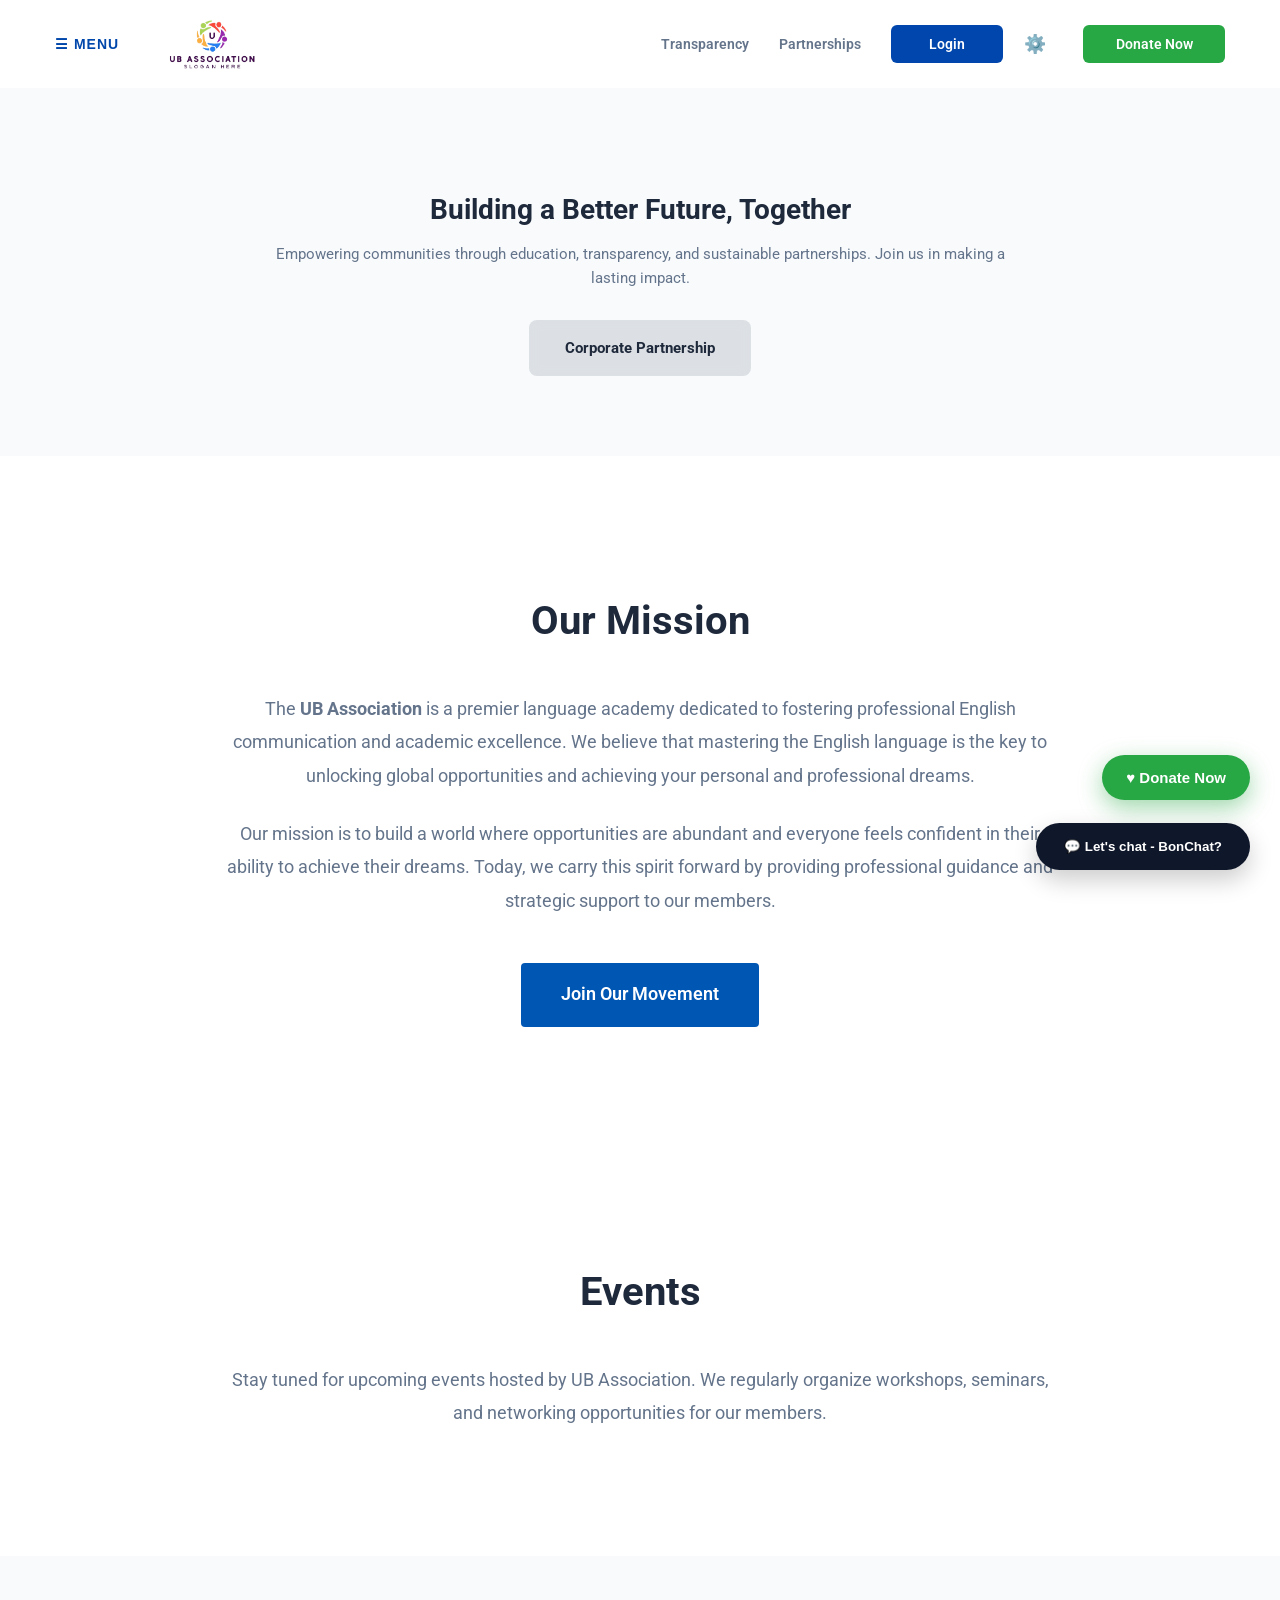
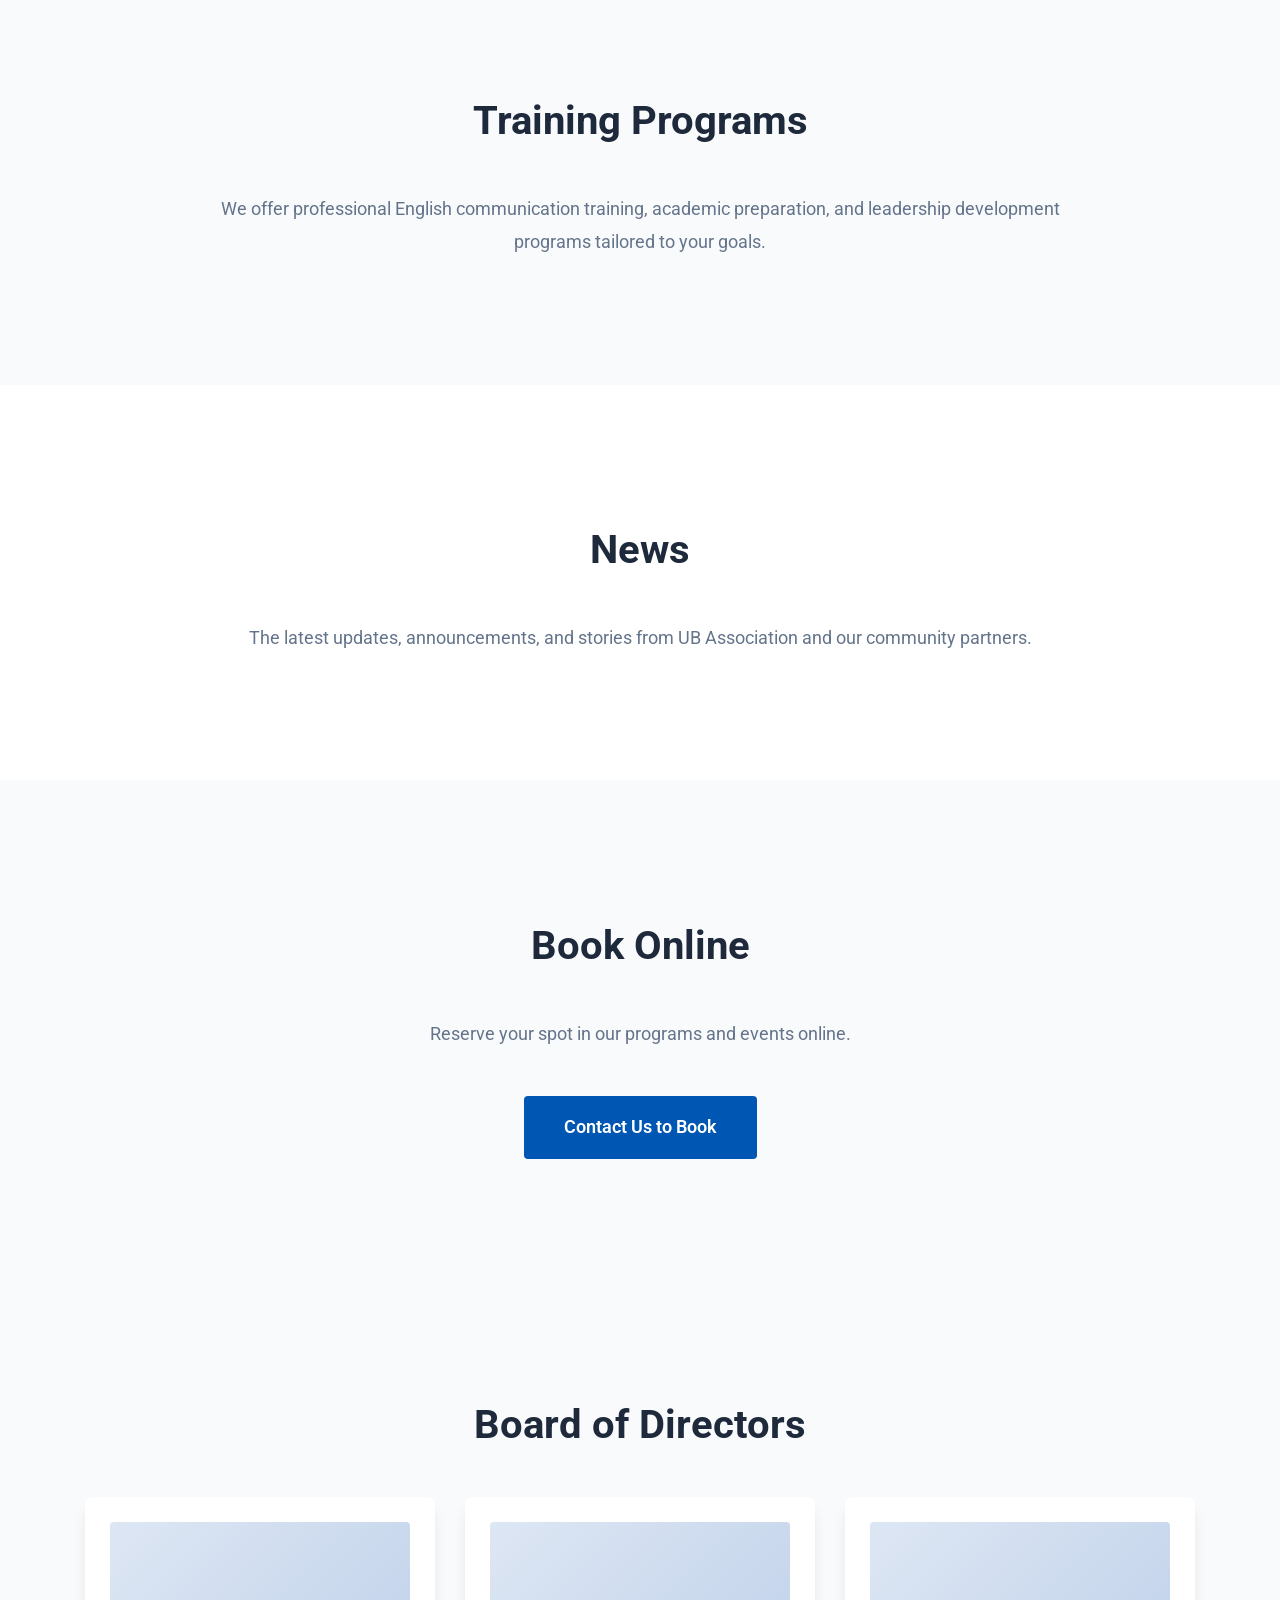
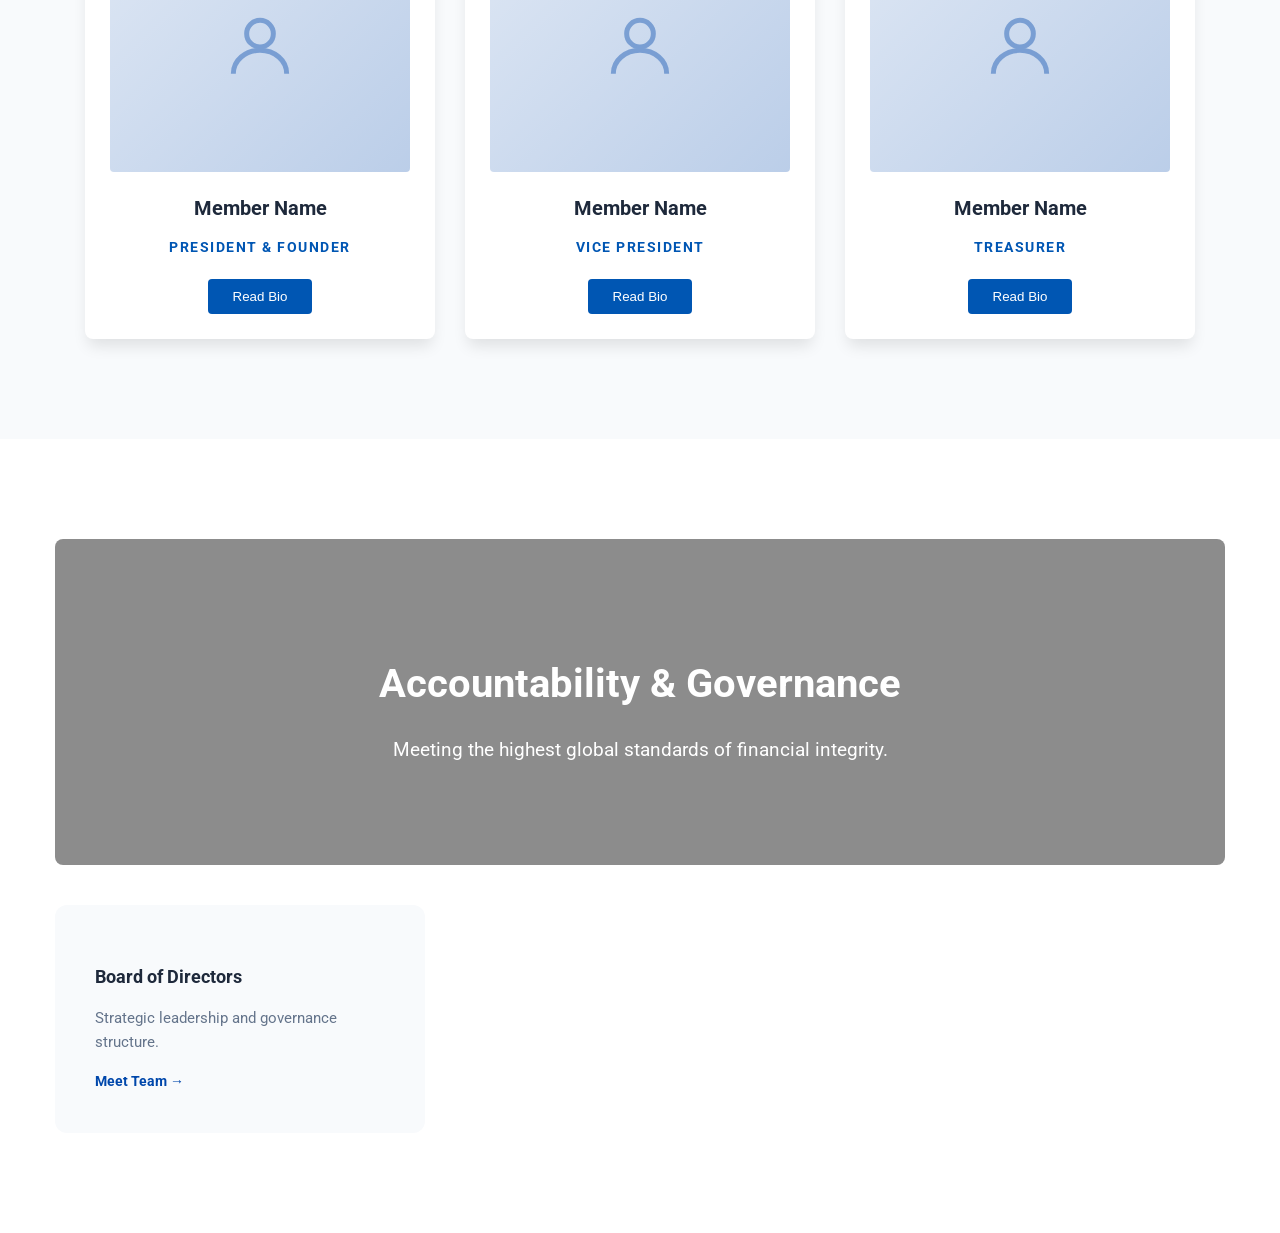
==== commit 0671e24d: "logog gollulj settings hesg nemsn" ====
--- a/index.html
+++ b/index.html
@@ -6,12 +6,9 @@
     <meta name="viewport" content="width=device-width, initial-scale=1.0">
     <title>UB Association | Strategic Workforce Development</title>
     <link href="favicon.ico" rel="icon" type="image/x-icon">
-    <link href="https://fonts.googleapis.com/css2?family=Roboto:wght@400;500;700&display=swap"  rel="stylesheet">
+    <link href="https://fonts.googleapis.com/css2?family=Roboto:wght@400;500;700&display=swap" rel="stylesheet">
     <style>
-        /* =============================================
-           THEME VARIABLES
-        ============================================= */
-        :root {
+         :root {
             --primary: #0047AB;
             --navy: #0f172a;
             --radius: 12px;
@@ -20,7 +17,7 @@
             --bg-nav: #ffffff;
             --text-main: #1e293b;
             --text-muted: #64748b;
-            --border-color: #e2e8f0;
+            --border-color: #e2e8f0
             --section-alt: #f8fafc;
         }
 
@@ -52,6 +49,31 @@
             transition: background 0.3s, color 0.3s;
         }
 
+        body[data-fontsize="small"] {
+            font-size: 13px;
+        }
+
+        body[data-fontsize="medium"] {
+            font-size: 15px;
+        }
+
+        body[data-fontsize="large"] {
+            font-size: 17px;
+        }
+
+        body[data-animations="off"] * {
+            transition: none !important;
+            animation: none !important;
+        }
+
+        .container {
+            width: 100%;
+            max-width: 1200px;
+            margin: 0 auto;
+            padding: 0 15px;
+            box-sizing: border-box;
+        }
+
         /* ---- LOGO ---- */
         .logo a {
             background: transparent !important;
@@ -76,39 +98,14 @@
             height: 60px;
             width: auto;
             display: block;
-        }
-
-        body[data-fontsize="small"] {
-            font-size: 13px;
-        }
-
-        body[data-fontsize="medium"] {
-            font-size: 15px;
-        }
-
-        body[data-fontsize="large"] {
-            font-size: 17px;
-        }
-
-        body[data-animations="off"] * {
-            transition: none !important;
-            animation: none !important;
-        }
-
-        .container {
-            width: 100%;
-            max-width: 1200px;
-            margin: 0 auto;
-            padding: 0 15px;
-            box-sizing: border-box;
-        }
-
+      }
+ 
         /* =============================================
            NAVBAR
         ============================================= */
         .navbar {
             background: var(--bg-nav);
-            padding: 18px 0;
+            padding: 14px 0;
             border-bottom: 1px solid var(--border-color);
             position: sticky;
             top: 0;
@@ -120,7 +117,7 @@
             display: flex;
             justify-content: space-between;
             align-items: center;
-             padding: 0 15px;
+            padding: 0 15px;
         }
 
         .header-left {
@@ -144,16 +141,7 @@
             padding: 5px 0;
             text-transform: uppercase;
         }
-
-        .logo a {
-            display: flex;
-            align-items: center;
-            gap: 8px;
-            text-decoration: none;
-            color: var(--text-main);
-            border: none;
-        }
-
+ 
         .desktop-nav {
             display: flex;
             align-items: center;
@@ -174,10 +162,9 @@
             color: var(--primary);
         }
 
- 
         .settings-trigger {
             background: none;
-             border: none;
+            border: none;
             width: 36px;
             height: 36px;
             display: flex;
@@ -193,11 +180,15 @@
             outline: none;
         }
 
-         .settings-trigger:hover {
+        .settings-trigger:hover {
             color: var(--primary);
             transform: rotate(30deg);
-            background: none;
-         }
+        }
+
+        /* Mobile settings button - always hidden on desktop */
+        .mobile-settings-btn {
+            display: none;
+        }
 
         .btn-donate-header {
             background: #28a745 !important;
@@ -605,26 +596,21 @@
                 linear-gradient(rgba(248, 250, 252, 0.82), rgba(248, 250, 252, 0.82)),
                 url('https://images.unsplash.com/photo-1529156069898-49953e39b3ac?w=1600&q=80') center/cover no-repeat;
         }
-
-        .hero h1 {
-            color: var(--text-main);
-        }
-
+ 
         .hero h1 {
             font-size: 28px;
             font-weight: 700;
-             margin: 25px 0 15px;
+            margin: 25px 0 15px;
             line-height: 1.2;
             color: white;
-         }
+        }
 
         [data-theme="light"] .hero h1 {
             color: #1e293b;
         }
 
-       .hero p {
- 
-        font-size: 15px;
+        .hero p {
+            font-size: 15px;
             max-width: 750px;
             margin: 0 auto 30px;
             padding: 0 10px;
@@ -643,19 +629,32 @@
         }
 
         .btn-secondary {
-            border: 1px solid var(--border-color);
-            padding: 18px 36px;
+            border: none;
+            padding: 16px 36px;
             border-radius: 8px;
             text-decoration: none;
-            font-weight: 600;
-            color: var(--text-main);
+            font-weight: 700;
+            color: white;
             display: inline-block;
-            transition: all 0.2s;
+            transition: all 0.25s;
+            background: rgba(255, 255, 255, 0.18);
+            backdrop-filter: blur(6px);
         }
 
         .btn-secondary:hover {
-            border-color: var(--primary);
-            color: var(--primary);
+            background: rgba(255, 255, 255, 0.32);
+            color: white;
+            transform: translateY(-2px);
+        }
+
+        [data-theme="light"] .btn-secondary {
+            background: rgba(30, 41, 59, 0.12);
+            color: #1e293b;
+        }
+
+        [data-theme="light"] .btn-secondary:hover {
+            background: rgba(30, 41, 59, 0.22);
+            color: #1e293b;
         }
 
         /* =============================================
@@ -1306,19 +1305,78 @@
         }
 
         /* =============================================
-           RESPONSIVE
+           RESPONSIVE - MOBILE
         ============================================= */
-         @media (max-width: 768px) {
+        @media (max-width: 768px) {
+
+            /* Desktop nav нуух */
             .desktop-nav {
                 display: none !important;
             }
- 
+
+            /* Header: MENU зүүн | ЛОГО голд | ⚙️ баруун */
+            .header-content {
+                position: relative;
+                display: flex;
+                align-items: center;
+                justify-content: center;
+                padding: 8px 15px;
+                min-height: 75px;
+            }
+
+            .header-left {
+                width: 100%;
+                display: flex;
+                align-items: center;
+                justify-content: center;
+                gap: 0;
+            }
+
+            .menu-trigger {
+                position: absolute;
+                left: 15px;
+                top: 50%;
+                transform: translateY(-50%);
+            }
+
+            /* Mobile settings - баруун буланд */
+            .mobile-settings-btn {
+                display: flex !important;
+                position: absolute;
+                right: 15px;
+                top: 50%;
+                transform: translateY(-50%);
+                background: none;
+                border: none;
+                font-size: 20px;
+                cursor: pointer;
+                color: var(--text-muted);
+                width: 38px;
+                height: 38px;
+                align-items: center;
+                justify-content: center;
+                padding: 0;
+                outline: none;
+                transition: color 0.2s, transform 0.3s;
+                border-radius: 50%;
+            }
+
+            .mobile-settings-btn:hover {
+                color: var(--primary);
+                transform: translateY(-50%) rotate(45deg);
+            }
+
+            /* Лого голчлон томруулах */
+            #logoPng {
+                height: 58px !important;
+            }
+
             .doc-grid {
                 grid-template-columns: 1fr;
             }
 
             .hero h1 {
-                font-size: 24px;
+                font-size: 22px;
             }
 
             .hero-btns {
@@ -1377,6 +1435,14 @@
                 width: 100%;
                 padding: 0 20px;
                 box-sizing: border-box;
+            }
+
+            .section-title {
+                font-size: 1.8rem;
+            }
+
+            .your-section-class h2 {
+                font-size: 1.8rem;
             }
         }
     </style>
@@ -1404,22 +1470,27 @@
     <!-- HEADER -->
     <header class="navbar">
         <div class="container header-content">
-             <div class="header-left">
-                 <button class="menu-trigger" onclick="openNav()">&#9776; MENU</button>
+            <div class="header-left">
+                <button class="menu-trigger" onclick="openNav()">&#9776; MENU</button>
                 <div class="logo">
                     <a href="#">
-                        <div class="logo-img-wrap"><img src="static/Logo.png" alt="UB Association Logo"
-                                id="siteLogoImg"><img id="logoPng" alt="UB Association Logo"></div>
+                        <div class="logo-img-wrap">
+                            <img src="static/Logo.png" alt="UB Association Logo" id="siteLogoImg">
+                            <img id="logoPng" alt="UB Association Logo">
+                        </div>
                     </a>
                 </div>
             </div>
-             <nav class="desktop-nav">
+            <!-- Desktop nav -->
+            <nav class="desktop-nav">
                 <a href="#transparency">Transparency</a>
                 <a href="#partner">Partnerships</a>
                 <a href="#" class="login-trigger">Login</a>
-                 <button class="settings-trigger" onclick="openSettings()" title="Settings">⚙️</button>
+                <button class="settings-trigger" onclick="openSettings()" title="Settings">⚙️</button>
                 <a href="#" class="btn-donate-header" onclick="openDonate(); return false;">Donate Now</a>
             </nav>
+            <!-- Mobile: Settings товч баруун буланд -->
+            <button class="mobile-settings-btn" onclick="openSettings()" title="Settings">⚙️</button>
         </div>
     </header>
 
@@ -1579,19 +1650,17 @@
     <!-- FLOATING DONATE -->
     <button class="floating-donate" onclick="openDonate()">♥ Donate Now</button>
 
-    <!-- ========== SETTINGS PANEL ========== -->
+    <!-- SETTINGS PANEL -->
     <div id="settingsOverlay" onclick="closeSettingsOutside(event)">
         <div class="settings-panel">
             <div class="settings-head">
                 <h3>⚙️ Settings</h3>
                 <button class="settings-close" onclick="closeSettings()">✕</button>
             </div>
-            <div class="settings-body">
-
+             <div class="settings-body">
                 <div class="settings-group">
                     <div class="settings-group-title">Appearance</div>
-
-                    <div style="margin-bottom:14px;">
+                     <div style="margin-bottom:14px;">
                         <div style="font-size:13px;font-weight:600;color:var(--text-muted);margin-bottom:10px;">Theme
                         </div>
                         <div class="theme-selector">
@@ -1605,8 +1674,7 @@
                             </div>
                         </div>
                     </div>
-
-                    <div style="margin-bottom:14px;">
+                     <div style="margin-bottom:14px;">
                         <div style="font-size:13px;font-weight:600;color:var(--text-muted);margin-bottom:10px;">Font
                             Size</div>
                         <div class="font-size-selector">
@@ -1619,13 +1687,10 @@
                         </div>
                     </div>
                 </div>
-
-                <div class="settings-divider"></div>
-
-                <div class="settings-group">
+                 <div class="settings-divider"></div>
+                 <div class="settings-group">
                     <div class="settings-group-title">Accessibility</div>
-
-                    <div class="setting-row">
+                     <div class="setting-row">
                         <div class="setting-row-left">
                             <div class="setting-icon">✨</div>
                             <div>
@@ -1636,8 +1701,7 @@
                         <label class="toggle"><input type="checkbox" id="toggleAnimations" checked
                                 onchange="applyAnimations(this)"><span class="toggle-slider"></span></label>
                     </div>
-
-                    <div class="setting-row">
+                     <div class="setting-row">
                         <div class="setting-row-left">
                             <div class="setting-icon">🔔</div>
                             <div>
@@ -1648,8 +1712,7 @@
                         <label class="toggle"><input type="checkbox" id="toggleNotif" checked
                                 onchange="saveSettings()"><span class="toggle-slider"></span></label>
                     </div>
-
-                    <div class="setting-row">
+                     <div class="setting-row">
                         <div class="setting-row-left">
                             <div class="setting-icon">💬</div>
                             <div>
@@ -1660,8 +1723,7 @@
                         <label class="toggle"><input type="checkbox" id="toggleChatWidget" checked
                                 onchange="applyChatWidget(this)"><span class="toggle-slider"></span></label>
                     </div>
-
-                    <div class="setting-row">
+                     <div class="setting-row">
                         <div class="setting-row-left">
                             <div class="setting-icon">📌</div>
                             <div>
@@ -1672,11 +1734,9 @@
                         <label class="toggle"><input type="checkbox" id="toggleSticky" checked
                                 onchange="applyStickyHeader(this)"><span class="toggle-slider"></span></label>
                     </div>
-                </div>
-
+                 </div>
                 <div class="settings-divider"></div>
-
-                <div class="settings-group">
+                 <div class="settings-group">
                     <div class="settings-group-title">Language</div>
                     <select class="lang-select" id="langSelect" onchange="saveSettings()">
                         <option value="en">🇺🇸 English</option>
@@ -1687,8 +1747,7 @@
                         <option value="ru">🇷🇺 Русский</option>
                     </select>
                 </div>
-
-                <button class="settings-reset" onclick="resetSettings()">↺ Reset to Defaults</button>
+                 <button class="settings-reset" onclick="resetSettings()">↺ Reset to Defaults</button>
             </div>
         </div>
     </div>
@@ -1778,95 +1837,55 @@
     <script src="https://cdn.jsdelivr.net/npm/@supabase/supabase-js@2"></script>
     <script src="static/script.js"></script>
     <script>
-
-        // ============================================================
-        // LOGO PNG CONVERTER - JPG цагаан дэвсгэрийг арилгах
-        // Локал серверт ажиллана (file:// биш http://)
-        // ============================================================
+        // LOGO PNG CONVERTER
         (function () {
             var img = document.getElementById('siteLogoImg');
             var out = document.getElementById('logoPng');
-            if (!img || !out) return;
-
+             if (!img || !out) return;
             function convertLogo() {
                 var canvas = document.createElement('canvas');
-                canvas.width = img.naturalWidth || img.width || 300;
-                canvas.height = img.naturalHeight || img.height || 150;
+                canvas.width = img.naturalWidth || 300;
+                canvas.height = img.naturalHeight || 150;
                 var ctx = canvas.getContext('2d');
                 ctx.drawImage(img, 0, 0);
-
-                try {
+                 try {
                     var d = ctx.getImageData(0, 0, canvas.width, canvas.height);
                     var px = d.data;
                     for (var i = 0; i < px.length; i += 4) {
                         var r = px[i], g = px[i + 1], b = px[i + 2];
-                        // Near-white pixel → transparent
-                        if (r > 230 && g > 230 && b > 230) {
-                            var w = (Math.min(r, g, b) - 230) / 25; // 0..1
+                         if (r > 230 && g > 230 && b > 230) {
+                            var w = (Math.min(r, g, b) - 230) / 25;
                             px[i + 3] = Math.round(w * 255);
                         }
                     }
                     ctx.putImageData(d, 0, 0);
                     out.src = canvas.toDataURL('image/png');
                 } catch (e) {
-                    // CORS blocked (file:// protocol) → fallback: show original
-                    out.src = img.src;
+                     out.src = img.src;
                 }
             }
-
-            if (img.complete && img.naturalWidth) {
-                convertLogo();
-            } else {
-                img.onload = convertLogo;
-            }
+            if (img.complete && img.naturalWidth) { convertLogo(); }
+            else { img.onload = convertLogo; }
         })();
 
-    </script>
-    <script>
-        // ============================================================
-        // SETTINGS
-        // ============================================================
-        function openSettings() {
-            document.getElementById('settingsOverlay').classList.add('active');
-            loadSettings();
-        }
-        function closeSettings() {
-            document.getElementById('settingsOverlay').classList.remove('active');
-        }
-        function closeSettingsOutside(e) {
-            if (e.target === document.getElementById('settingsOverlay')) closeSettings();
-        }
-
+         // SETTINGS
+        function openSettings() { document.getElementById('settingsOverlay').classList.add('active'); loadSettings(); }
+        function closeSettings() { document.getElementById('settingsOverlay').classList.remove('active'); }
+        function closeSettingsOutside(e) { if (e.target === document.getElementById('settingsOverlay')) closeSettings(); }
         function setTheme(theme) {
             document.documentElement.setAttribute('data-theme', theme);
             document.getElementById('themeLight').classList.toggle('active', theme === 'light');
             document.getElementById('themeDark').classList.toggle('active', theme === 'dark');
             saveSettings();
-        }
-
+         }
         function setFontSize(size) {
             document.body.setAttribute('data-fontsize', size);
-            ['Small', 'Medium', 'Large'].forEach(s =>
-                document.getElementById('font' + s).classList.toggle('active', s.toLowerCase() === size)
-            );
+            ['Small', 'Medium', 'Large'].forEach(s => document.getElementById('font' + s).classList.toggle('active', s.toLowerCase() === size));
             saveSettings();
         }
-
-        function applyAnimations(cb) {
-            document.body.setAttribute('data-animations', cb.checked ? 'on' : 'off');
-            saveSettings();
-        }
-
-        function applyChatWidget(cb) {
-            document.querySelector('.bonchat-container').style.display = cb.checked ? 'block' : 'none';
-            saveSettings();
-        }
-
-        function applyStickyHeader(cb) {
-            document.querySelector('.navbar').style.position = cb.checked ? 'sticky' : 'relative';
-            saveSettings();
-        }
-
+        function applyAnimations(cb) { document.body.setAttribute('data-animations', cb.checked ? 'on' : 'off'); saveSettings(); }
+        function applyChatWidget(cb) { document.querySelector('.bonchat-container').style.display = cb.checked ? 'block' : 'none'; saveSettings(); }
+        function applyStickyHeader(cb) { document.querySelector('.navbar').style.position = cb.checked ? 'sticky' : 'relative'; saveSettings(); }
         function saveSettings() {
             const s = {
                 theme: document.documentElement.getAttribute('data-theme'),
@@ -1879,67 +1898,38 @@
             };
             try { localStorage.setItem('uba_settings', JSON.stringify(s)); } catch (e) { }
         }
-
-        function loadSettings() {
+         function loadSettings() {
             try {
                 const raw = localStorage.getItem('uba_settings');
                 if (!raw) return;
                 const s = JSON.parse(raw);
                 if (s.theme) setTheme(s.theme);
                 if (s.fontSize) setFontSize(s.fontSize);
-                if (typeof s.animations !== 'undefined') {
-                    document.getElementById('toggleAnimations').checked = s.animations;
-                    applyAnimations(document.getElementById('toggleAnimations'));
-                }
-                if (typeof s.notif !== 'undefined')
-                    document.getElementById('toggleNotif').checked = s.notif;
-                if (typeof s.chat !== 'undefined') {
-                    document.getElementById('toggleChatWidget').checked = s.chat;
-                    applyChatWidget(document.getElementById('toggleChatWidget'));
-                }
-                if (typeof s.sticky !== 'undefined') {
-                    document.getElementById('toggleSticky').checked = s.sticky;
-                    applyStickyHeader(document.getElementById('toggleSticky'));
-                }
+                if (typeof s.animations !== 'undefined') { document.getElementById('toggleAnimations').checked = s.animations; applyAnimations(document.getElementById('toggleAnimations')); }
+                if (typeof s.notif !== 'undefined') document.getElementById('toggleNotif').checked = s.notif;
+                if (typeof s.chat !== 'undefined') { document.getElementById('toggleChatWidget').checked = s.chat; applyChatWidget(document.getElementById('toggleChatWidget')); }
+                if (typeof s.sticky !== 'undefined') { document.getElementById('toggleSticky').checked = s.sticky; applyStickyHeader(document.getElementById('toggleSticky')); }
                 if (s.lang) document.getElementById('langSelect').value = s.lang;
             } catch (e) { }
         }
-
-        function resetSettings() {
+         function resetSettings() {
             try { localStorage.removeItem('uba_settings'); } catch (e) { }
-            setTheme('light');
-            setFontSize('medium');
-            const anim = document.getElementById('toggleAnimations');
-            anim.checked = true; applyAnimations(anim);
+            setTheme('light'); setFontSize('medium');
+            const anim = document.getElementById('toggleAnimations'); anim.checked = true; applyAnimations(anim);
             document.getElementById('toggleNotif').checked = true;
-            const chat = document.getElementById('toggleChatWidget');
-            chat.checked = true; applyChatWidget(chat);
-            const sticky = document.getElementById('toggleSticky');
-            sticky.checked = true; applyStickyHeader(sticky);
+            const chat = document.getElementById('toggleChatWidget'); chat.checked = true; applyChatWidget(chat);
+            const sticky = document.getElementById('toggleSticky'); sticky.checked = true; applyStickyHeader(sticky);
             document.getElementById('langSelect').value = 'en';
         }
 
-        // Load on page start
-        window.addEventListener('DOMContentLoaded', loadSettings);
-
-        // ============================================================
+         window.addEventListener('DOMContentLoaded', loadSettings);
+
+
         // DONATE
-        // ============================================================
-        window.openDonate = function () {
-            document.getElementById('donateOverlay').classList.add('active');
-            document.getElementById('donateSuccess').style.display = 'none';
-        };
-        window.closeDonate = function () {
-            document.getElementById('donateOverlay').classList.remove('active');
-        };
-        window.closeDonateOutside = function (e) {
-            if (e.target === document.getElementById('donateOverlay')) closeDonate();
-        };
-        window.selectAmount = function (btn, amount) {
-            document.querySelectorAll('.amount-btn').forEach(b => b.classList.remove('selected'));
-            btn.classList.add('selected');
-            document.getElementById('donateAmount').value = amount;
-        };
+        window.openDonate = function () { document.getElementById('donateOverlay').classList.add('active'); document.getElementById('donateSuccess').style.display = 'none'; };
+        window.closeDonate = function () { document.getElementById('donateOverlay').classList.remove('active'); };
+        window.closeDonateOutside = function (e) { if (e.target === document.getElementById('donateOverlay')) closeDonate(); };
+        window.selectAmount = function (btn, amount) { document.querySelectorAll('.amount-btn').forEach(b => b.classList.remove('selected')); btn.classList.add('selected'); document.getElementById('donateAmount').value = amount; };
         window.submitDonation = function () {
             const amount = document.getElementById('donateAmount').value;
             if (!amount || amount < 1) { alert('Please enter a valid amount.'); return; }
@@ -1948,8 +1938,7 @@
             document.getElementById('donateName').value = '';
             document.querySelectorAll('.amount-btn').forEach(b => b.classList.remove('selected'));
         };
-
-
+   
     </script>
 
 </body>
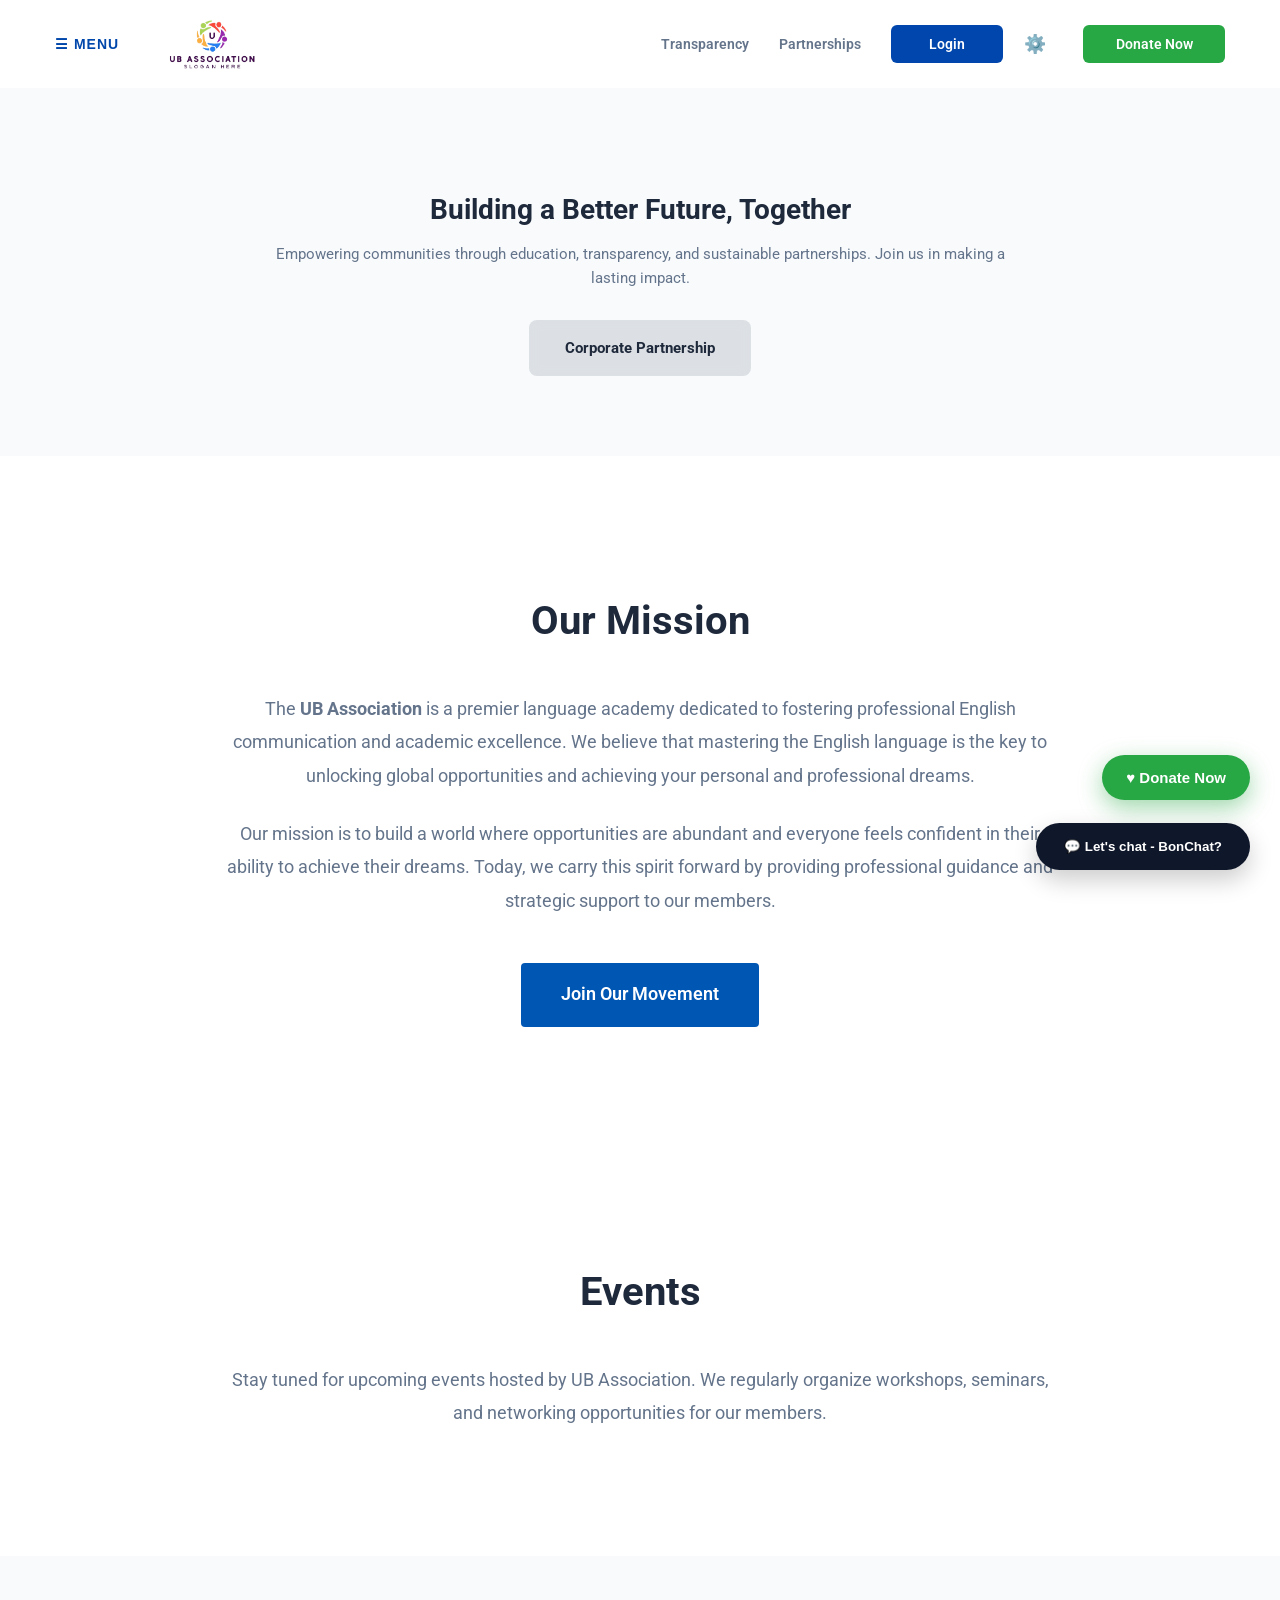
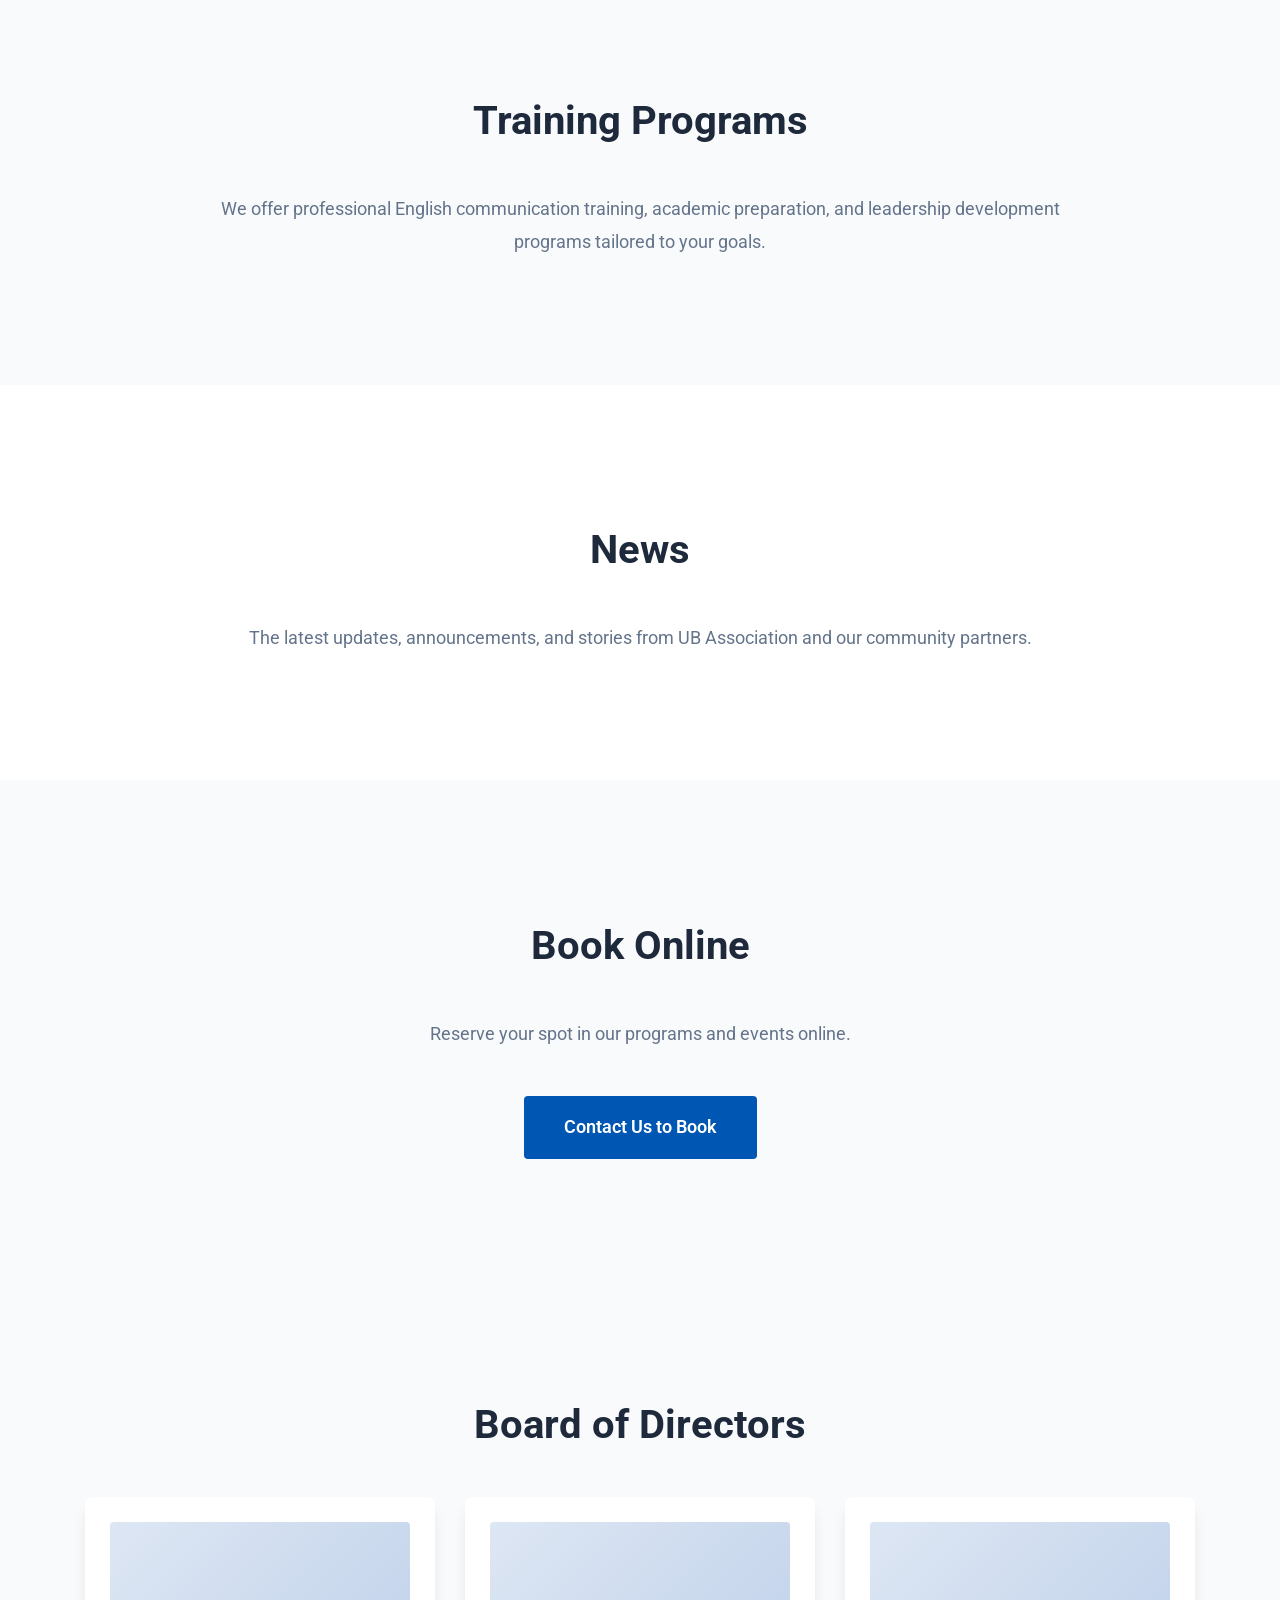
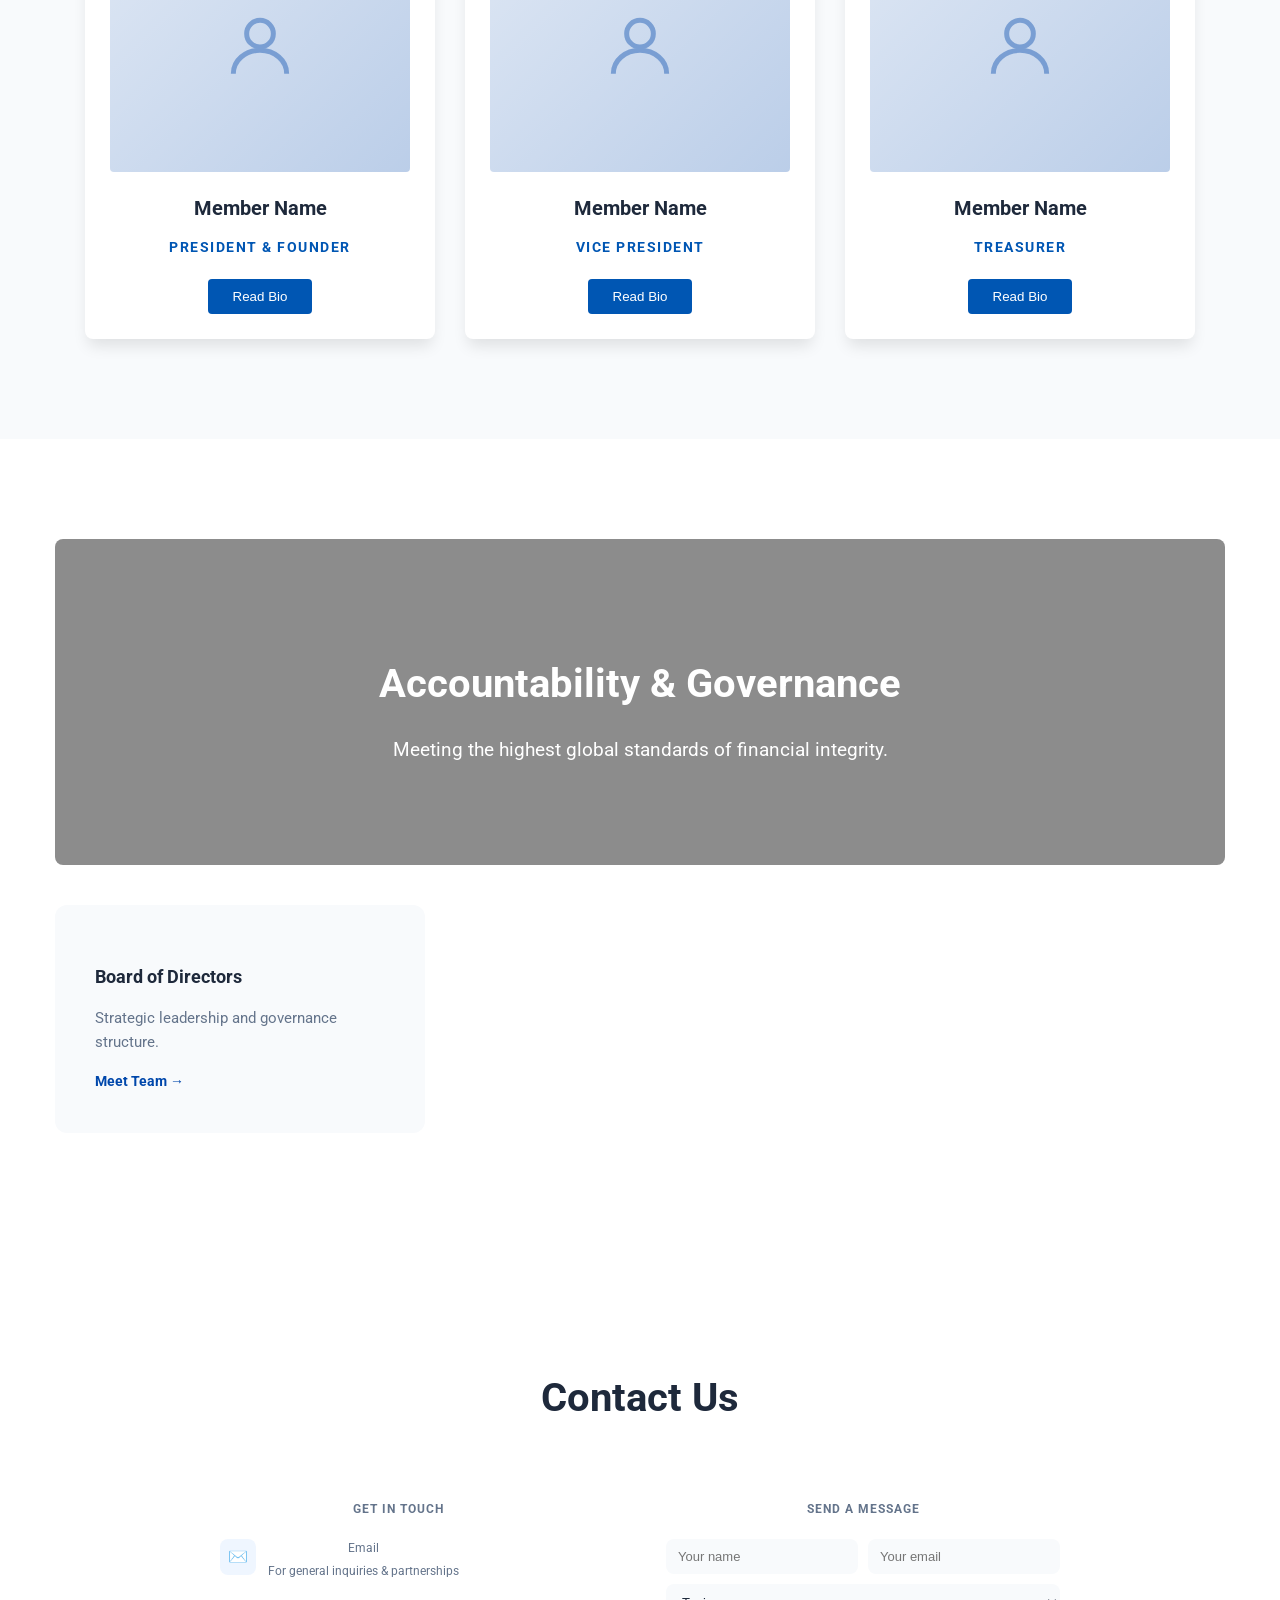
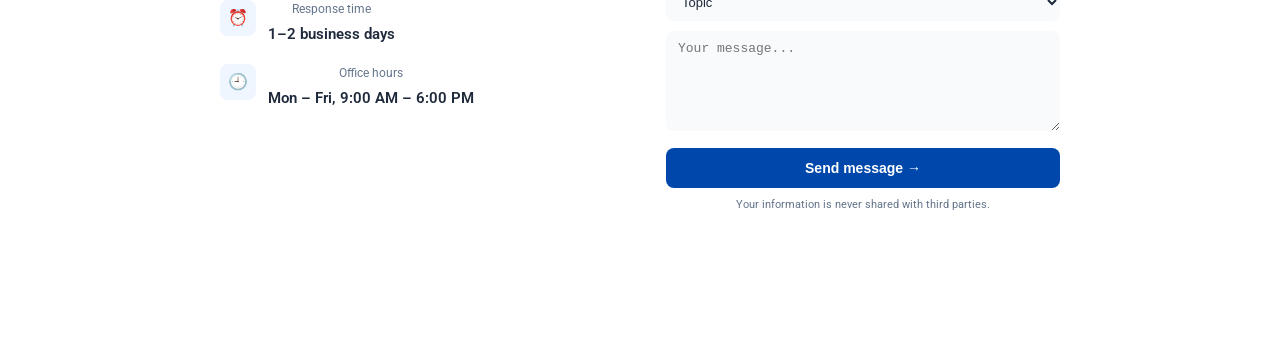
==== commit 6e41787a: "added admin email to website" ====
--- a/index.html
+++ b/index.html
@@ -8,7 +8,7 @@
     <link href="favicon.ico" rel="icon" type="image/x-icon">
     <link href="https://fonts.googleapis.com/css2?family=Roboto:wght@400;500;700&display=swap" rel="stylesheet">
     <style>
-         :root {
+        :root {
             --primary: #0047AB;
             --navy: #0f172a;
             --radius: 12px;
@@ -17,8 +17,7 @@
             --bg-nav: #ffffff;
             --text-main: #1e293b;
             --text-muted: #64748b;
-            --border-color: #e2e8f0
-            --section-alt: #f8fafc;
+            --border-color: #e2e8f0 --section-alt: #f8fafc;
         }
 
         [data-theme="dark"] {
@@ -98,8 +97,8 @@
             height: 60px;
             width: auto;
             display: block;
-      }
- 
+        }
+
         /* =============================================
            NAVBAR
         ============================================= */
@@ -141,7 +140,7 @@
             padding: 5px 0;
             text-transform: uppercase;
         }
- 
+
         .desktop-nav {
             display: flex;
             align-items: center;
@@ -596,7 +595,7 @@
                 linear-gradient(rgba(248, 250, 252, 0.82), rgba(248, 250, 252, 0.82)),
                 url('https://images.unsplash.com/photo-1529156069898-49953e39b3ac?w=1600&q=80') center/cover no-repeat;
         }
- 
+
         .hero h1 {
             font-size: 28px;
             font-weight: 700;
@@ -1627,6 +1626,89 @@
                 </div>
             </div>
         </section>
+
+        <section id="contact" class="about-section">
+            <div class="container">
+                <h2 class="section-title">Contact Us</h2>
+
+                <div style="display:grid; grid-template-columns:1fr 1fr; gap:30px; max-width:900px; margin:0 auto;">
+
+                    <!-- Мэдээлэл -->
+                    <div
+                        style="background:var(--bg-card); border:1px solid var(--border-color); border-radius:12px; padding:30px;">
+                        <p
+                            style="font-size:12px; font-weight:700; letter-spacing:1px; text-transform:uppercase; color:var(--text-muted); margin:0 0 20px;">
+                            Get in touch</p>
+
+                        <div style="display:flex; gap:12px; margin-bottom:18px;">
+                            <div
+                                style="width:36px; height:36px; background:#eff6ff; border-radius:8px; display:flex; align-items:center; justify-content:center; flex-shrink:0; font-size:16px;">
+                                ✉️</div>
+                            <div>
+                                <p style="font-size:12px; color:var(--text-muted); margin:0 0 3px;">Email</p>
+                                <p style="margin:0; font-weight:600;"><a id="contactEmailLink" href="#"
+                                        style="color:#0047AB; text-decoration:none;"></a></p>
+                                <p style="font-size:12px; color:var(--text-muted); margin:4px 0 0;">For general
+                                    inquiries &amp; partnerships</p>
+                            </div>
+                        </div>
+
+                        <div style="display:flex; gap:12px; margin-bottom:18px;">
+                            <div
+                                style="width:36px; height:36px; background:#eff6ff; border-radius:8px; display:flex; align-items:center; justify-content:center; flex-shrink:0; font-size:16px;">
+                                ⏰</div>
+                            <div>
+                                <p style="font-size:12px; color:var(--text-muted); margin:0 0 3px;">Response time</p>
+                                <p style="margin:0; font-weight:600; color:var(--text-main);">1–2 business days</p>
+                            </div>
+                        </div>
+
+                        <div style="display:flex; gap:12px;">
+                            <div
+                                style="width:36px; height:36px; background:#eff6ff; border-radius:8px; display:flex; align-items:center; justify-content:center; flex-shrink:0; font-size:16px;">
+                                🕘</div>
+                            <div>
+                                <p style="font-size:12px; color:var(--text-muted); margin:0 0 3px;">Office hours</p>
+                                <p style="margin:0; font-weight:600; color:var(--text-main);">Mon – Fri, 9:00 AM – 6:00
+                                    PM</p>
+                            </div>
+                        </div>
+                    </div>
+
+                    <!-- Форм -->
+                    <div
+                        style="background:var(--bg-card); border:1px solid var(--border-color); border-radius:12px; padding:30px;">
+                        <p
+                            style="font-size:12px; font-weight:700; letter-spacing:1px; text-transform:uppercase; color:var(--text-muted); margin:0 0 20px;">
+                            Send a message</p>
+                        <div style="display:grid; grid-template-columns:1fr 1fr; gap:10px; margin-bottom:10px;">
+                            <input type="text" placeholder="Your name"
+                                style="padding:10px 12px; border:1px solid var(--border-color); border-radius:8px; background:var(--bg-page); color:var(--text-main); font-size:13px;">
+                            <input type="email" placeholder="Your email"
+                                style="padding:10px 12px; border:1px solid var(--border-color); border-radius:8px; background:var(--bg-page); color:var(--text-main); font-size:13px;">
+                        </div>
+                        <select
+                            style="width:100%; padding:10px 12px; border:1px solid var(--border-color); border-radius:8px; background:var(--bg-page); color:var(--text-main); font-size:13px; margin-bottom:10px;">
+                            <option value="" disabled selected>Topic</option>
+                            <option>General inquiry</option>
+                            <option>Training programs</option>
+                            <option>Partnership</option>
+                            <option>Donation</option>
+                            <option>Other</option>
+                        </select>
+                        <textarea placeholder="Your message..."
+                            style="width:100%; padding:10px 12px; border:1px solid var(--border-color); border-radius:8px; background:var(--bg-page); color:var(--text-main); font-size:13px; height:100px; resize:vertical; box-sizing:border-box; margin-bottom:10px;"></textarea>
+                        <button onclick="submitContactForm()"
+                            style="background:#0047AB; color:white; border:none; padding:12px 24px; border-radius:8px; font-weight:600; font-size:14px; cursor:pointer; width:100%;">Send
+                            message →</button>
+                        <p style="font-size:11px; color:var(--text-muted); margin:8px 0 0; text-align:center;">Your
+                            information is never shared with third parties.</p>
+                    </div>
+
+                </div>
+            </div>
+        </section>
+
     </main>
 
     <!-- CHATBOT -->
@@ -1657,10 +1739,10 @@
                 <h3>⚙️ Settings</h3>
                 <button class="settings-close" onclick="closeSettings()">✕</button>
             </div>
-             <div class="settings-body">
+            <div class="settings-body">
                 <div class="settings-group">
                     <div class="settings-group-title">Appearance</div>
-                     <div style="margin-bottom:14px;">
+                    <div style="margin-bottom:14px;">
                         <div style="font-size:13px;font-weight:600;color:var(--text-muted);margin-bottom:10px;">Theme
                         </div>
                         <div class="theme-selector">
@@ -1674,7 +1756,7 @@
                             </div>
                         </div>
                     </div>
-                     <div style="margin-bottom:14px;">
+                    <div style="margin-bottom:14px;">
                         <div style="font-size:13px;font-weight:600;color:var(--text-muted);margin-bottom:10px;">Font
                             Size</div>
                         <div class="font-size-selector">
@@ -1687,10 +1769,10 @@
                         </div>
                     </div>
                 </div>
-                 <div class="settings-divider"></div>
-                 <div class="settings-group">
+                <div class="settings-divider"></div>
+                <div class="settings-group">
                     <div class="settings-group-title">Accessibility</div>
-                     <div class="setting-row">
+                    <div class="setting-row">
                         <div class="setting-row-left">
                             <div class="setting-icon">✨</div>
                             <div>
@@ -1701,7 +1783,7 @@
                         <label class="toggle"><input type="checkbox" id="toggleAnimations" checked
                                 onchange="applyAnimations(this)"><span class="toggle-slider"></span></label>
                     </div>
-                     <div class="setting-row">
+                    <div class="setting-row">
                         <div class="setting-row-left">
                             <div class="setting-icon">🔔</div>
                             <div>
@@ -1712,7 +1794,7 @@
                         <label class="toggle"><input type="checkbox" id="toggleNotif" checked
                                 onchange="saveSettings()"><span class="toggle-slider"></span></label>
                     </div>
-                     <div class="setting-row">
+                    <div class="setting-row">
                         <div class="setting-row-left">
                             <div class="setting-icon">💬</div>
                             <div>
@@ -1723,7 +1805,7 @@
                         <label class="toggle"><input type="checkbox" id="toggleChatWidget" checked
                                 onchange="applyChatWidget(this)"><span class="toggle-slider"></span></label>
                     </div>
-                     <div class="setting-row">
+                    <div class="setting-row">
                         <div class="setting-row-left">
                             <div class="setting-icon">📌</div>
                             <div>
@@ -1734,9 +1816,9 @@
                         <label class="toggle"><input type="checkbox" id="toggleSticky" checked
                                 onchange="applyStickyHeader(this)"><span class="toggle-slider"></span></label>
                     </div>
-                 </div>
+                </div>
                 <div class="settings-divider"></div>
-                 <div class="settings-group">
+                <div class="settings-group">
                     <div class="settings-group-title">Language</div>
                     <select class="lang-select" id="langSelect" onchange="saveSettings()">
                         <option value="en">🇺🇸 English</option>
@@ -1747,7 +1829,7 @@
                         <option value="ru">🇷🇺 Русский</option>
                     </select>
                 </div>
-                 <button class="settings-reset" onclick="resetSettings()">↺ Reset to Defaults</button>
+                <button class="settings-reset" onclick="resetSettings()">↺ Reset to Defaults</button>
             </div>
         </div>
     </div>
@@ -1841,19 +1923,19 @@
         (function () {
             var img = document.getElementById('siteLogoImg');
             var out = document.getElementById('logoPng');
-             if (!img || !out) return;
+            if (!img || !out) return;
             function convertLogo() {
                 var canvas = document.createElement('canvas');
                 canvas.width = img.naturalWidth || 300;
                 canvas.height = img.naturalHeight || 150;
                 var ctx = canvas.getContext('2d');
                 ctx.drawImage(img, 0, 0);
-                 try {
+                try {
                     var d = ctx.getImageData(0, 0, canvas.width, canvas.height);
                     var px = d.data;
                     for (var i = 0; i < px.length; i += 4) {
                         var r = px[i], g = px[i + 1], b = px[i + 2];
-                         if (r > 230 && g > 230 && b > 230) {
+                        if (r > 230 && g > 230 && b > 230) {
                             var w = (Math.min(r, g, b) - 230) / 25;
                             px[i + 3] = Math.round(w * 255);
                         }
@@ -1861,14 +1943,14 @@
                     ctx.putImageData(d, 0, 0);
                     out.src = canvas.toDataURL('image/png');
                 } catch (e) {
-                     out.src = img.src;
+                    out.src = img.src;
                 }
             }
             if (img.complete && img.naturalWidth) { convertLogo(); }
             else { img.onload = convertLogo; }
         })();
 
-         // SETTINGS
+        // SETTINGS
         function openSettings() { document.getElementById('settingsOverlay').classList.add('active'); loadSettings(); }
         function closeSettings() { document.getElementById('settingsOverlay').classList.remove('active'); }
         function closeSettingsOutside(e) { if (e.target === document.getElementById('settingsOverlay')) closeSettings(); }
@@ -1877,7 +1959,7 @@
             document.getElementById('themeLight').classList.toggle('active', theme === 'light');
             document.getElementById('themeDark').classList.toggle('active', theme === 'dark');
             saveSettings();
-         }
+        }
         function setFontSize(size) {
             document.body.setAttribute('data-fontsize', size);
             ['Small', 'Medium', 'Large'].forEach(s => document.getElementById('font' + s).classList.toggle('active', s.toLowerCase() === size));
@@ -1898,7 +1980,7 @@
             };
             try { localStorage.setItem('uba_settings', JSON.stringify(s)); } catch (e) { }
         }
-         function loadSettings() {
+        function loadSettings() {
             try {
                 const raw = localStorage.getItem('uba_settings');
                 if (!raw) return;
@@ -1912,7 +1994,7 @@
                 if (s.lang) document.getElementById('langSelect').value = s.lang;
             } catch (e) { }
         }
-         function resetSettings() {
+        function resetSettings() {
             try { localStorage.removeItem('uba_settings'); } catch (e) { }
             setTheme('light'); setFontSize('medium');
             const anim = document.getElementById('toggleAnimations'); anim.checked = true; applyAnimations(anim);
@@ -1922,7 +2004,7 @@
             document.getElementById('langSelect').value = 'en';
         }
 
-         window.addEventListener('DOMContentLoaded', loadSettings);
+        window.addEventListener('DOMContentLoaded', loadSettings);
 
 
         // DONATE
@@ -1938,7 +2020,7 @@
             document.getElementById('donateName').value = '';
             document.querySelectorAll('.amount-btn').forEach(b => b.classList.remove('selected'));
         };
-   
+
     </script>
 
 </body>
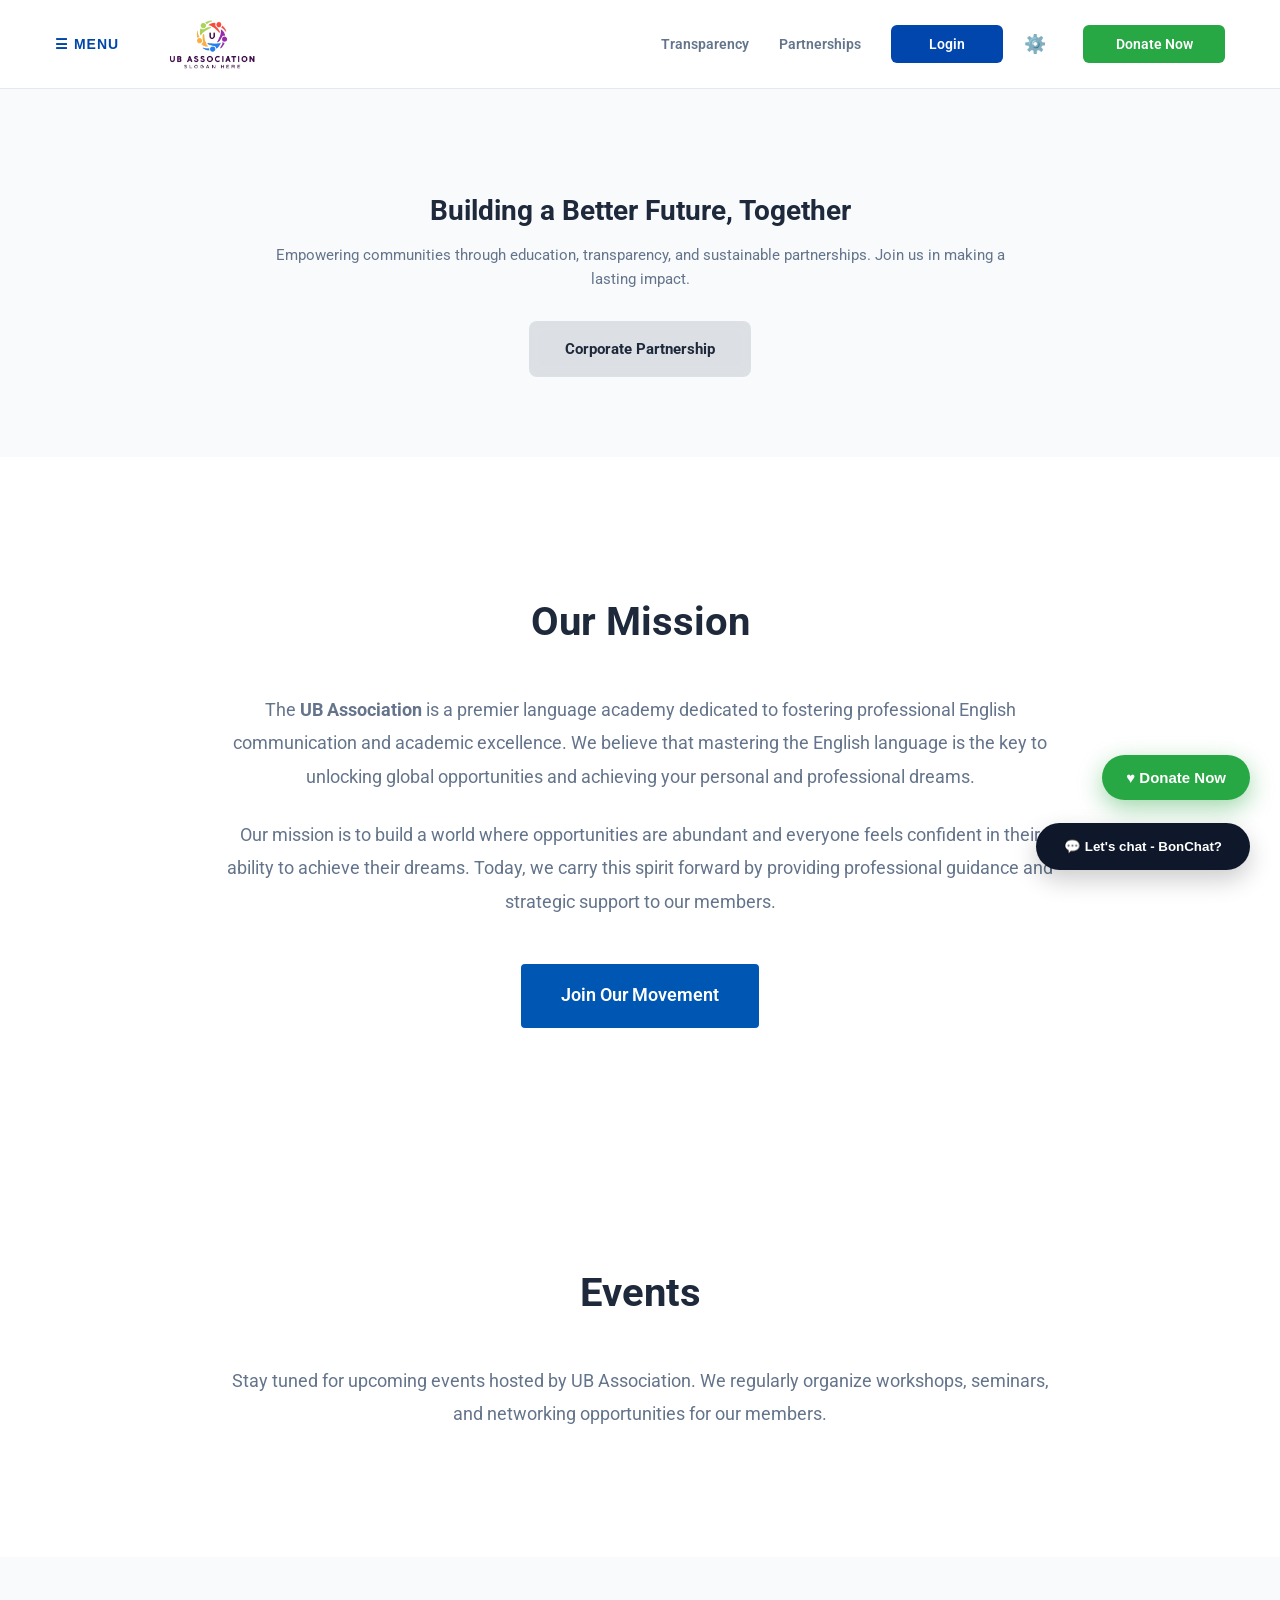
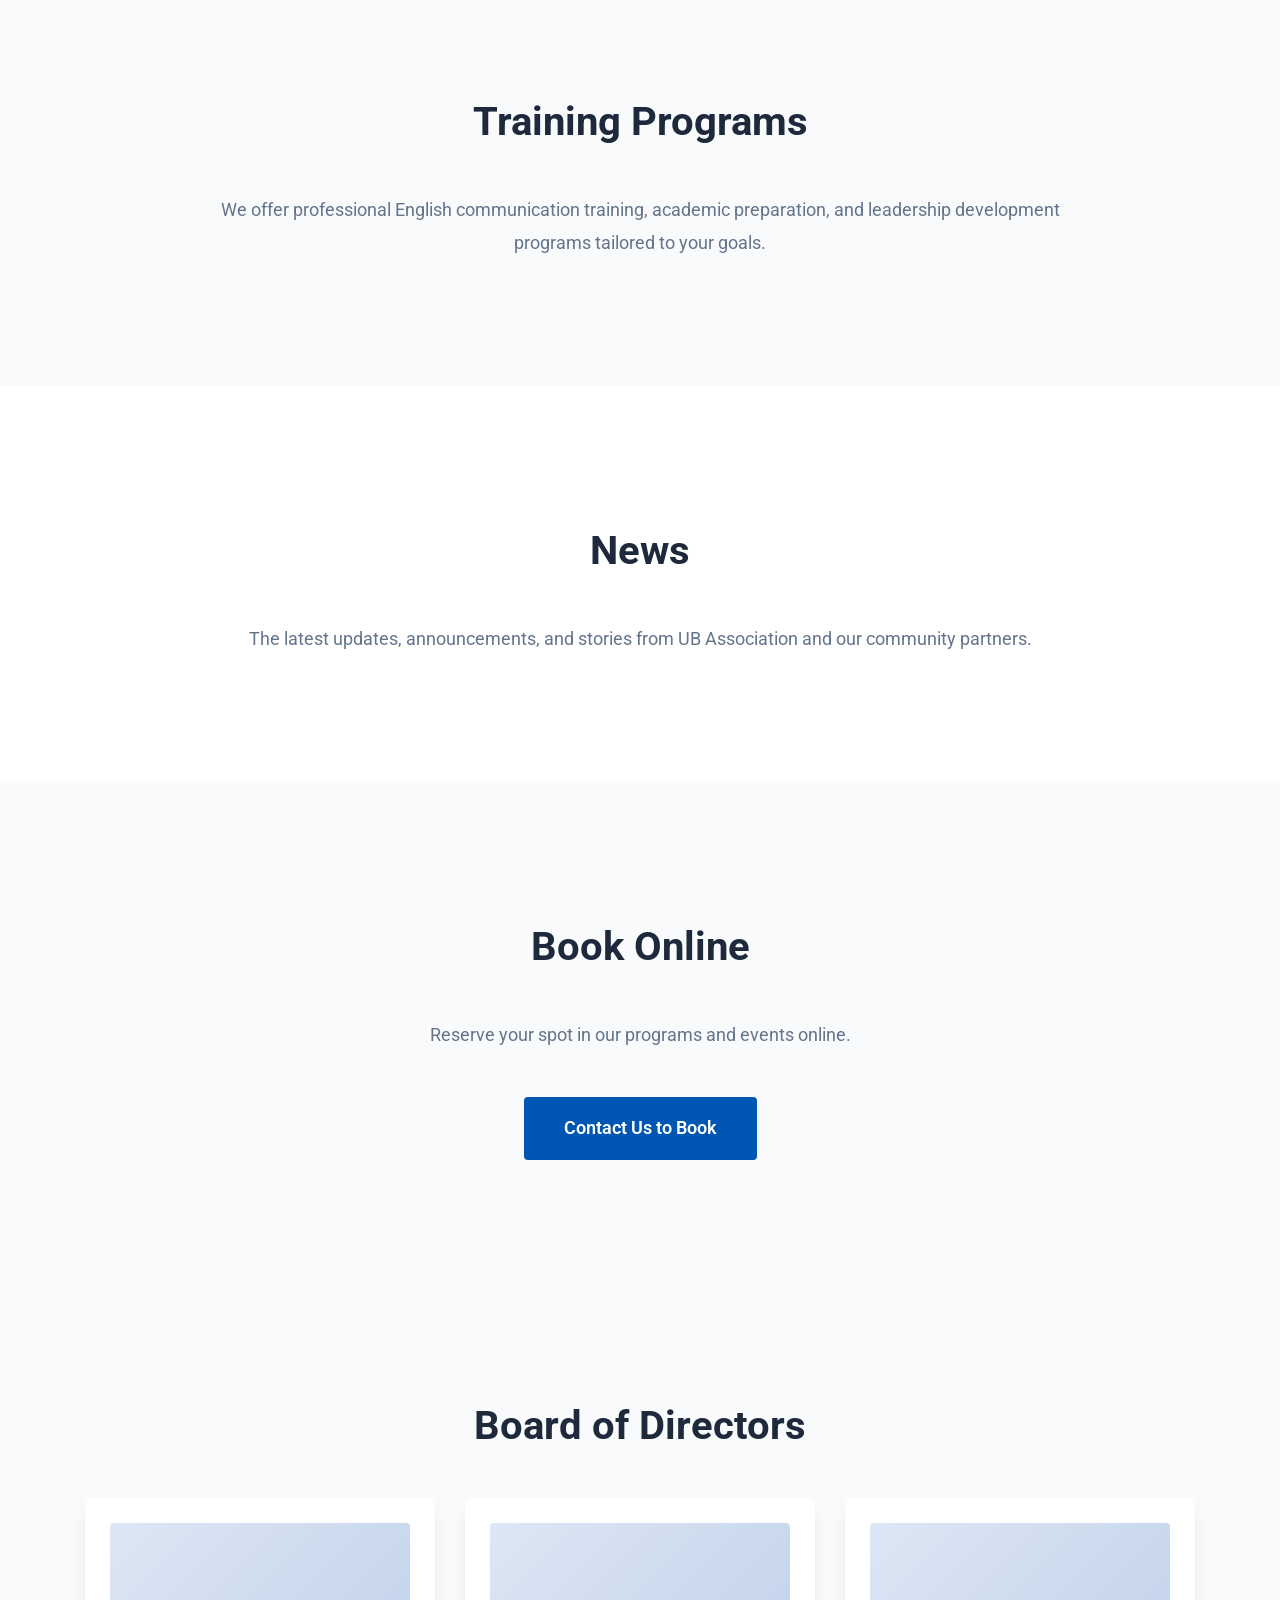
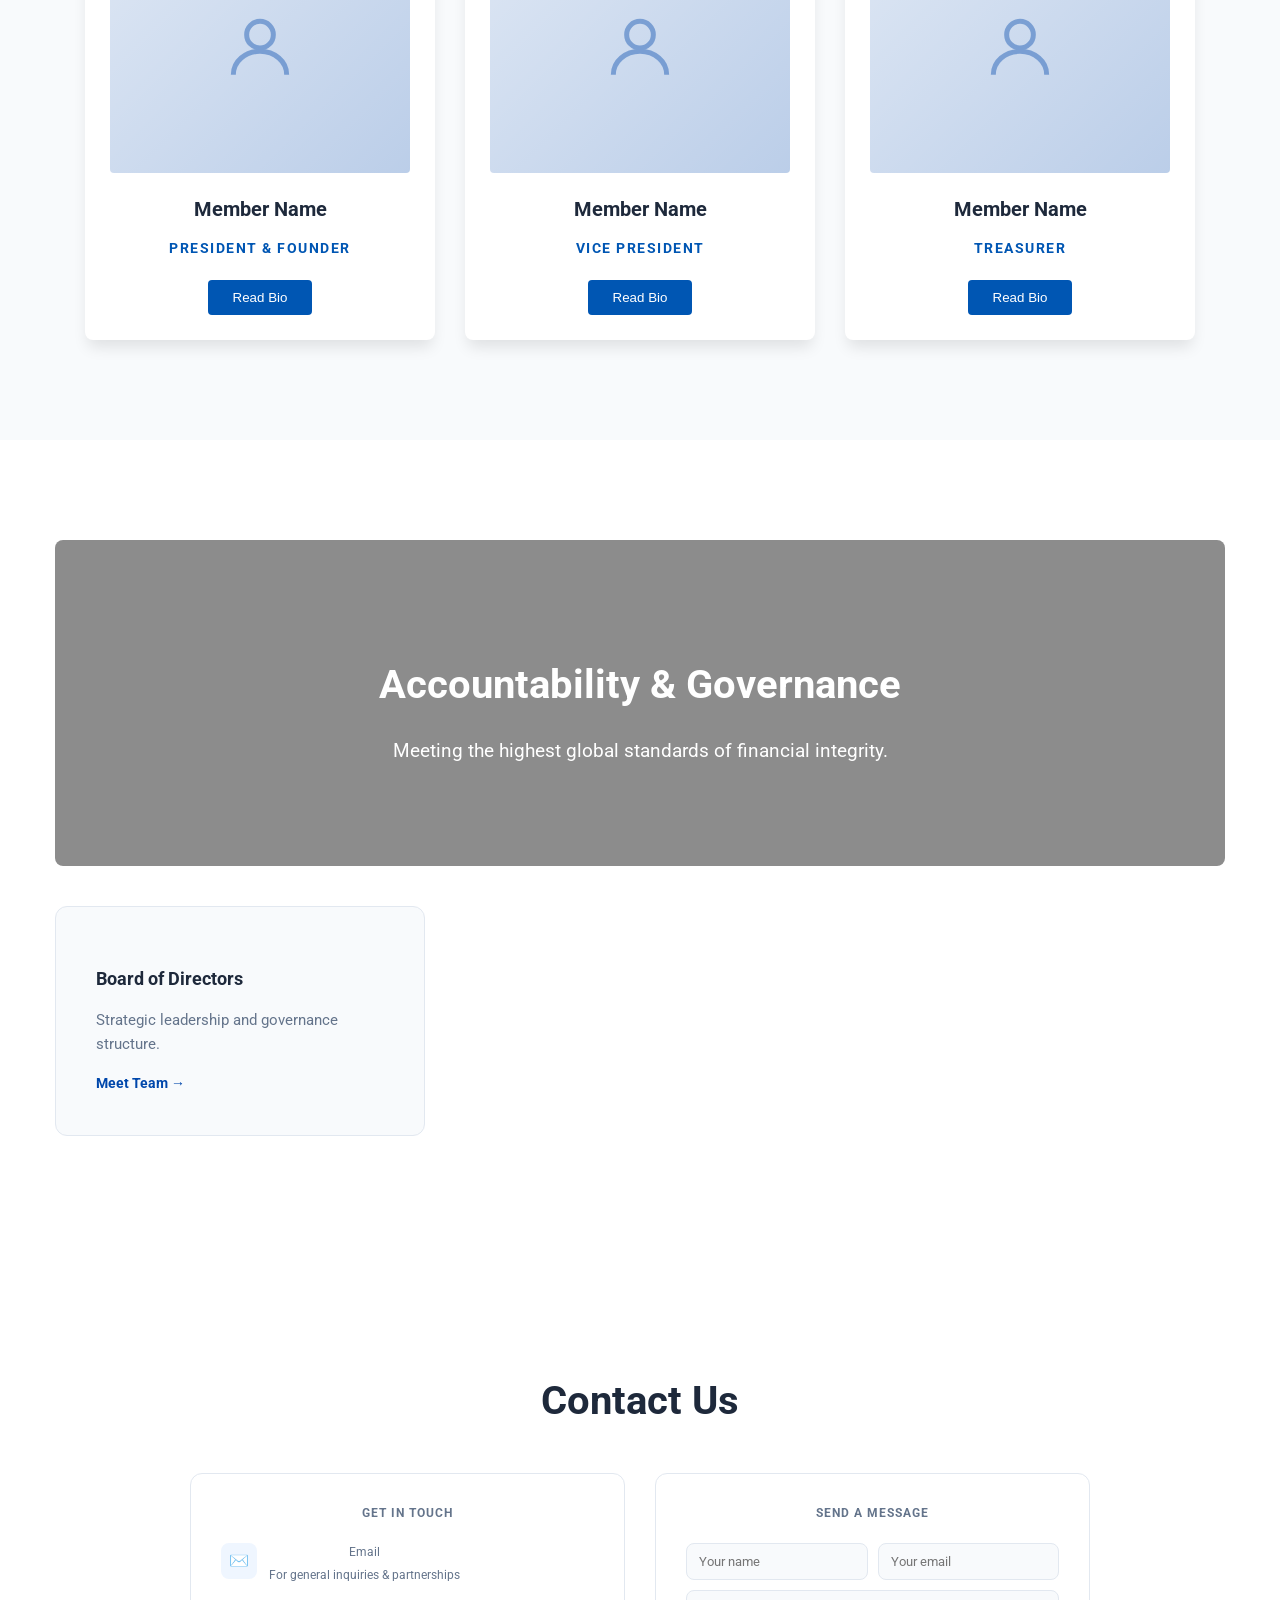
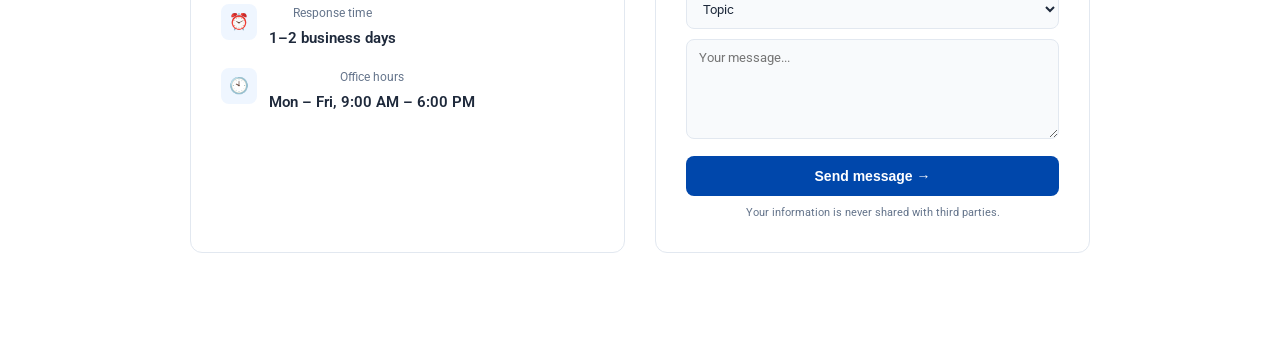
==== commit 242debea: "mail zassan" ====
--- a/index.html
+++ b/index.html
@@ -17,7 +17,8 @@
             --bg-nav: #ffffff;
             --text-main: #1e293b;
             --text-muted: #64748b;
-            --border-color: #e2e8f0 --section-alt: #f8fafc;
+            --border-color: #e2e8f0;
+            --section-alt: #f8fafc;
         }
 
         [data-theme="dark"] {
@@ -30,8 +31,7 @@
             --section-alt: #1e293b;
         }
 
-        html,
-        body {
+        html, body {
             height: auto;
             min-height: 100%;
             overflow-x: hidden;
@@ -48,22 +48,10 @@
             transition: background 0.3s, color 0.3s;
         }
 
-        body[data-fontsize="small"] {
-            font-size: 13px;
-        }
-
-        body[data-fontsize="medium"] {
-            font-size: 15px;
-        }
-
-        body[data-fontsize="large"] {
-            font-size: 17px;
-        }
-
-        body[data-animations="off"] * {
-            transition: none !important;
-            animation: none !important;
-        }
+        body[data-fontsize="small"] { font-size: 13px; }
+        body[data-fontsize="medium"] { font-size: 15px; }
+        body[data-fontsize="large"] { font-size: 17px; }
+        body[data-animations="off"] * { transition: none !important; animation: none !important; }
 
         .container {
             width: 100%;
@@ -83,21 +71,9 @@
             align-items: center;
             text-decoration: none;
         }
-
-        .logo-img-wrap {
-            display: inline-flex;
-            align-items: center;
-        }
-
-        #siteLogoImg {
-            display: none !important;
-        }
-
-        #logoPng {
-            height: 60px;
-            width: auto;
-            display: block;
-        }
+        .logo-img-wrap { display: inline-flex; align-items: center; }
+        #siteLogoImg { display: none !important; }
+        #logoPng { height: 60px; width: auto; display: block; }
 
         /* =============================================
            NAVBAR
@@ -157,9 +133,7 @@
             transition: color 0.2s;
         }
 
-        .desktop-nav a:hover {
-            color: var(--primary);
-        }
+        .desktop-nav a:hover { color: var(--primary); }
 
         .settings-trigger {
             background: none;
@@ -184,10 +158,7 @@
             transform: rotate(30deg);
         }
 
-        /* Mobile settings button - always hidden on desktop */
-        .mobile-settings-btn {
-            display: none;
-        }
+        .mobile-settings-btn { display: none; }
 
         .btn-donate-header {
             background: #28a745 !important;
@@ -205,9 +176,7 @@
             white-space: nowrap;
         }
 
-        .btn-donate-header:hover {
-            background: #218838 !important;
-        }
+        .btn-donate-header:hover { background: #218838 !important; }
 
         .login-trigger {
             background-color: #0046ad;
@@ -225,9 +194,7 @@
             white-space: nowrap;
         }
 
-        .login-trigger:hover {
-            background-color: #00358a;
-        }
+        .login-trigger:hover { background-color: #00358a; }
 
         /* =============================================
            SIDEBAR
@@ -245,9 +212,7 @@
             padding-top: 60px;
         }
 
-        [data-theme="dark"] .sidenav {
-            background-color: #020617;
-        }
+        [data-theme="dark"] .sidenav { background-color: #020617; }
 
         .sidenav-links a {
             padding: 15px 40px;
@@ -297,9 +262,7 @@
             justify-content: center;
         }
 
-        #settingsOverlay.active {
-            display: flex;
-        }
+        #settingsOverlay.active { display: flex; }
 
         .settings-panel {
             background: var(--bg-card);
@@ -347,17 +310,10 @@
             transition: background 0.2s;
         }
 
-        .settings-close:hover {
-            background: var(--bg-page);
-        }
-
-        .settings-body {
-            padding: 24px 28px;
-        }
-
-        .settings-group {
-            margin-bottom: 28px;
-        }
+        .settings-close:hover { background: var(--bg-page); }
+
+        .settings-body { padding: 24px 28px; }
+        .settings-group { margin-bottom: 28px; }
 
         .settings-group-title {
             font-size: 11px;
@@ -385,23 +341,9 @@
             gap: 12px;
         }
 
-        .setting-icon {
-            font-size: 18px;
-            width: 32px;
-            text-align: center;
-        }
-
-        .setting-label {
-            font-size: 14px;
-            font-weight: 600;
-            color: var(--text-main);
-            margin-bottom: 2px;
-        }
-
-        .setting-desc {
-            font-size: 12px;
-            color: var(--text-muted);
-        }
+        .setting-icon { font-size: 18px; width: 32px; text-align: center; }
+        .setting-label { font-size: 14px; font-weight: 600; color: var(--text-main); margin-bottom: 2px; }
+        .setting-desc { font-size: 12px; color: var(--text-muted); }
 
         .toggle {
             position: relative;
@@ -410,11 +352,7 @@
             flex-shrink: 0;
         }
 
-        .toggle input {
-            opacity: 0;
-            width: 0;
-            height: 0;
-        }
+        .toggle input { opacity: 0; width: 0; height: 0; }
 
         .toggle-slider {
             position: absolute;
@@ -438,13 +376,8 @@
             box-shadow: 0 1px 3px rgba(0, 0, 0, 0.2);
         }
 
-        .toggle input:checked+.toggle-slider {
-            background: var(--primary);
-        }
-
-        .toggle input:checked+.toggle-slider:before {
-            transform: translateX(20px);
-        }
+        .toggle input:checked + .toggle-slider { background: var(--primary); }
+        .toggle input:checked + .toggle-slider:before { transform: translateX(20px); }
 
         .theme-selector {
             display: grid;
@@ -463,18 +396,14 @@
             background: var(--bg-page);
         }
 
-        .theme-option:hover {
-            border-color: var(--primary);
-        }
+        .theme-option:hover { border-color: var(--primary); }
 
         .theme-option.active {
             border-color: var(--primary);
             background: #eff6ff;
         }
 
-        [data-theme="dark"] .theme-option.active {
-            background: #1e3a5f;
-        }
+        [data-theme="dark"] .theme-option.active { background: #1e3a5f; }
 
         .theme-preview {
             width: 100%;
@@ -484,24 +413,11 @@
             border: 1px solid var(--border-color);
         }
 
-        .theme-preview-light {
-            background: linear-gradient(135deg, #ffffff 50%, #f8fafc 50%);
-        }
-
-        .theme-preview-dark {
-            background: linear-gradient(135deg, #0f172a 50%, #1e293b 50%);
-        }
-
-        .theme-option span {
-            font-size: 13px;
-            font-weight: 600;
-            color: var(--text-main);
-        }
-
-        .font-size-selector {
-            display: flex;
-            gap: 8px;
-        }
+        .theme-preview-light { background: linear-gradient(135deg, #ffffff 50%, #f8fafc 50%); }
+        .theme-preview-dark { background: linear-gradient(135deg, #0f172a 50%, #1e293b 50%); }
+        .theme-option span { font-size: 13px; font-weight: 600; color: var(--text-main); }
+
+        .font-size-selector { display: flex; gap: 8px; }
 
         .font-opt {
             flex: 1;
@@ -516,9 +432,7 @@
             transition: all 0.2s;
         }
 
-        .font-opt:hover {
-            border-color: var(--primary);
-        }
+        .font-opt:hover { border-color: var(--primary); }
 
         .font-opt.active {
             border-color: var(--primary);
@@ -526,9 +440,7 @@
             color: var(--primary);
         }
 
-        [data-theme="dark"] .font-opt.active {
-            background: #1e3a5f;
-        }
+        [data-theme="dark"] .font-opt.active { background: #1e3a5f; }
 
         .lang-select {
             width: 100%;
@@ -548,9 +460,7 @@
             background-position: right 12px center;
         }
 
-        .lang-select:focus {
-            border-color: var(--primary);
-        }
+        .lang-select:focus { border-color: var(--primary); }
 
         .settings-divider {
             height: 1px;
@@ -604,9 +514,7 @@
             color: white;
         }
 
-        [data-theme="light"] .hero h1 {
-            color: #1e293b;
-        }
+        [data-theme="light"] .hero h1 { color: #1e293b; }
 
         .hero p {
             font-size: 15px;
@@ -617,9 +525,7 @@
             color: rgba(255, 255, 255, 0.85);
         }
 
-        [data-theme="light"] .hero p {
-            color: #64748b;
-        }
+        [data-theme="light"] .hero p { color: #64748b; }
 
         .hero-btns {
             display: flex;
@@ -682,9 +588,7 @@
             font-size: 1.1rem;
         }
 
-        .about-content p {
-            margin-bottom: 25px;
-        }
+        .about-content p { margin-bottom: 25px; }
 
         .btn-join {
             display: inline-block;
@@ -698,9 +602,7 @@
             transition: background 0.3s;
         }
 
-        .btn-join:hover {
-            background-color: #003d7a;
-        }
+        .btn-join:hover { background-color: #003d7a; }
 
         .team-section {
             padding: 100px 0;
@@ -733,11 +635,7 @@
             margin-bottom: 20px;
         }
 
-        .team-card h3 {
-            font-size: 1.25rem;
-            color: var(--text-main);
-            margin-bottom: 8px;
-        }
+        .team-card h3 { font-size: 1.25rem; color: var(--text-main); margin-bottom: 8px; }
 
         .role {
             font-size: 0.85rem;
@@ -769,11 +667,7 @@
             margin-bottom: 20px;
         }
 
-        .avatar-placeholder svg {
-            width: 80px;
-            height: 80px;
-            opacity: 0.4;
-        }
+        .avatar-placeholder svg { width: 80px; height: 80px; opacity: 0.4; }
 
         .transparency-section {
             padding: 100px 0;
@@ -791,14 +685,8 @@
             border-radius: 8px;
         }
 
-        .your-section-class h2 {
-            font-size: 2.5rem;
-            margin-bottom: 10px;
-        }
-
-        .your-section-class p {
-            font-size: 1.2rem;
-        }
+        .your-section-class h2 { font-size: 2.5rem; margin-bottom: 10px; }
+        .your-section-class p { font-size: 1.2rem; }
 
         .doc-grid {
             display: grid;
@@ -822,14 +710,8 @@
             border-color: var(--primary);
         }
 
-        .doc-card h3 {
-            margin-bottom: 15px;
-            color: var(--text-main);
-        }
-
-        .doc-card p {
-            color: var(--text-muted);
-        }
+        .doc-card h3 { margin-bottom: 15px; color: var(--text-main); }
+        .doc-card p { color: var(--text-muted); }
 
         .doc-card .link {
             color: var(--primary);
@@ -837,6 +719,121 @@
             font-weight: 700;
             font-size: 14px;
         }
+
+        /* =============================================
+           CONTACT SECTION
+        ============================================= */
+        .contact-grid {
+            display: grid;
+            grid-template-columns: 1fr 1fr;
+            gap: 30px;
+            max-width: 900px;
+            margin: 0 auto;
+        }
+
+        .contact-card {
+            background: var(--bg-card);
+            border: 1px solid var(--border-color);
+            border-radius: 12px;
+            padding: 30px;
+        }
+
+        .contact-card-title {
+            font-size: 12px;
+            font-weight: 700;
+            letter-spacing: 1px;
+            text-transform: uppercase;
+            color: var(--text-muted);
+            margin: 0 0 20px;
+        }
+
+        .contact-info-row {
+            display: flex;
+            gap: 12px;
+            margin-bottom: 18px;
+        }
+
+        .contact-icon {
+            width: 36px;
+            height: 36px;
+            background: #eff6ff;
+            border-radius: 8px;
+            display: flex;
+            align-items: center;
+            justify-content: center;
+            flex-shrink: 0;
+            font-size: 16px;
+        }
+
+        [data-theme="dark"] .contact-icon { background: #1e3a5f; }
+
+        .contact-info-row p { margin: 0; }
+
+        .contact-form-row2 {
+            display: grid;
+            grid-template-columns: 1fr 1fr;
+            gap: 10px;
+            margin-bottom: 10px;
+        }
+
+        .contact-input {
+            width: 100%;
+            padding: 10px 12px;
+            border: 1px solid var(--border-color);
+            border-radius: 8px;
+            background: var(--bg-page);
+            color: var(--text-main);
+            font-size: 13px;
+            box-sizing: border-box;
+            outline: none;
+            font-family: inherit;
+        }
+
+        .contact-input:focus { border-color: var(--primary); }
+
+        .contact-select {
+            width: 100%;
+            padding: 10px 12px;
+            border: 1px solid var(--border-color);
+            border-radius: 8px;
+            background: var(--bg-page);
+            color: var(--text-main);
+            font-size: 13px;
+            margin-bottom: 10px;
+            outline: none;
+            font-family: inherit;
+        }
+
+        .contact-textarea {
+            width: 100%;
+            padding: 10px 12px;
+            border: 1px solid var(--border-color);
+            border-radius: 8px;
+            background: var(--bg-page);
+            color: var(--text-main);
+            font-size: 13px;
+            height: 100px;
+            resize: vertical;
+            box-sizing: border-box;
+            margin-bottom: 10px;
+            outline: none;
+            font-family: inherit;
+        }
+
+        .contact-submit {
+            background: #0047AB;
+            color: white;
+            border: none;
+            padding: 12px 24px;
+            border-radius: 8px;
+            font-weight: 600;
+            font-size: 14px;
+            cursor: pointer;
+            width: 100%;
+            transition: background 0.3s;
+        }
+
+        .contact-submit:hover { background: #003d8a; }
 
         /* =============================================
            CHATBOT
@@ -989,9 +986,7 @@
             justify-content: center;
         }
 
-        #donateOverlay.active {
-            display: flex;
-        }
+        #donateOverlay.active { display: flex; }
 
         .donate-modal {
             background: var(--bg-card);
@@ -1010,25 +1005,11 @@
             color: white;
         }
 
-        .donate-header .heart-icon {
-            font-size: 40px;
-            margin-bottom: 10px;
-        }
-
-        .donate-header h2 {
-            font-size: 26px;
-            font-weight: 700;
-            margin-bottom: 6px;
-        }
-
-        .donate-header p {
-            font-size: 14px;
-            opacity: 0.85;
-        }
-
-        .donate-body {
-            padding: 32px 40px 36px;
-        }
+        .donate-header .heart-icon { font-size: 40px; margin-bottom: 10px; }
+        .donate-header h2 { font-size: 26px; font-weight: 700; margin-bottom: 6px; }
+        .donate-header p { font-size: 14px; opacity: 0.85; }
+
+        .donate-body { padding: 32px 40px 36px; }
 
         .donate-body label {
             display: block;
@@ -1057,8 +1038,7 @@
             transition: all 0.2s;
         }
 
-        .amount-btn:hover,
-        .amount-btn.selected {
+        .amount-btn:hover, .amount-btn.selected {
             border-color: #0047AB;
             background: #EFF6FF;
             color: #0047AB;
@@ -1092,9 +1072,7 @@
             background: transparent;
         }
 
-        .donate-name-row {
-            margin-bottom: 20px;
-        }
+        .donate-name-row { margin-bottom: 20px; }
 
         .donate-name-row input {
             width: 100%;
@@ -1121,9 +1099,7 @@
             transition: background 0.3s;
         }
 
-        .donate-submit-btn:hover {
-            background: #218838;
-        }
+        .donate-submit-btn:hover { background: #218838; }
 
         #donateSuccess {
             display: none;
@@ -1165,9 +1141,7 @@
             transition: background 0.3s;
         }
 
-        [data-theme="dark"] .main-footer {
-            background: #020617;
-        }
+        [data-theme="dark"] .main-footer { background: #020617; }
 
         .footer-grid {
             display: grid;
@@ -1176,15 +1150,8 @@
             padding-bottom: 60px;
         }
 
-        .logo-footer {
-            font-size: 26px;
-            color: white;
-            margin-bottom: 20px;
-        }
-
-        .logo-footer b {
-            color: #3b82f6;
-        }
+        .logo-footer { font-size: 26px; color: white; margin-bottom: 20px; }
+        .logo-footer b { color: #3b82f6; }
 
         .tax-info {
             font-size: 13px;
@@ -1194,18 +1161,9 @@
             gap: 4px;
         }
 
-        .main-footer h4 {
-            color: white;
-            margin-bottom: 25px;
-        }
-
-        .main-footer ul {
-            list-style: none;
-        }
-
-        .main-footer ul li {
-            margin-bottom: 12px;
-        }
+        .main-footer h4 { color: white; margin-bottom: 25px; }
+        .main-footer ul { list-style: none; }
+        .main-footer ul li { margin-bottom: 12px; }
 
         .main-footer ul li a {
             color: #94a3b8;
@@ -1214,9 +1172,7 @@
             transition: 0.3s;
         }
 
-        .main-footer ul li a:hover {
-            color: white;
-        }
+        .main-footer ul li a:hover { color: white; }
 
         .footer-bottom {
             border-top: 1px solid rgba(255, 255, 255, 0.05);
@@ -1256,10 +1212,7 @@
             color: var(--text-main);
         }
 
-        .input-group {
-            margin-bottom: 15px;
-            text-align: left;
-        }
+        .input-group { margin-bottom: 15px; text-align: left; }
 
         .input-group label {
             display: block;
@@ -1299,22 +1252,16 @@
             transition: background 0.3s;
         }
 
-        .submit-btn:hover {
-            background: #00358a;
-        }
+        .submit-btn:hover { background: #00358a; }
 
         /* =============================================
            RESPONSIVE - MOBILE
         ============================================= */
         @media (max-width: 768px) {
 
-            /* Desktop nav нуух */
-            .desktop-nav {
-                display: none !important;
-            }
-
-            /* Header: MENU зүүн | ЛОГО голд | ⚙️ баруун */
-            .header-content {
+            .desktop-nav { display: none !important; }
+
+             .header-content {
                 position: relative;
                 display: flex;
                 align-items: center;
@@ -1337,8 +1284,7 @@
                 top: 50%;
                 transform: translateY(-50%);
             }
-
-            /* Mobile settings - баруун буланд */
+ 
             .mobile-settings-btn {
                 display: flex !important;
                 position: absolute;
@@ -1365,18 +1311,11 @@
                 transform: translateY(-50%) rotate(45deg);
             }
 
-            /* Лого голчлон томруулах */
-            #logoPng {
-                height: 58px !important;
-            }
-
-            .doc-grid {
-                grid-template-columns: 1fr;
-            }
-
-            .hero h1 {
-                font-size: 22px;
-            }
+            #logoPng { height: 58px !important; }
+
+            .doc-grid { grid-template-columns: 1fr; }
+
+            .hero h1 { font-size: 22px; }
 
             .hero-btns {
                 flex-direction: column;
@@ -1390,13 +1329,8 @@
                 text-align: center;
             }
 
-            .logo-footer {
-                margin: 0 auto 20px;
-            }
-
-            .tax-info {
-                align-items: center;
-            }
+            .logo-footer { margin: 0 auto 20px; }
+            .tax-info { align-items: center; }
 
             .chat-ui {
                 width: 85vw;
@@ -1404,15 +1338,8 @@
                 bottom: 60px;
             }
 
-            .chat-msgs {
-                height: 250px;
-                padding: 10px;
-            }
-
-            .chat-toggle {
-                padding: 10px 18px;
-                font-size: 13px;
-            }
+            .chat-msgs { height: 250px; padding: 10px; }
+            .chat-toggle { padding: 10px 18px; font-size: 13px; }
 
             .floating-donate {
                 bottom: 90px;
@@ -1421,9 +1348,7 @@
                 font-size: 14px;
             }
 
-            .settings-panel {
-                width: 95vw;
-            }
+            .settings-panel { width: 95vw; }
 
             .team-grid {
                 flex-direction: column;
@@ -1436,13 +1361,14 @@
                 box-sizing: border-box;
             }
 
-            .section-title {
-                font-size: 1.8rem;
-            }
-
-            .your-section-class h2 {
-                font-size: 1.8rem;
-            }
+            .section-title { font-size: 1.8rem; }
+            .your-section-class h2 { font-size: 1.8rem; }
+
+            /* Contact grid — нэг баганаар */
+            .contact-grid { grid-template-columns: 1fr; }
+
+            /* Contact form дотор хоёр баганыг нэг болгох */
+            .contact-form-row2 { grid-template-columns: 1fr; }
         }
     </style>
 </head>
@@ -1461,7 +1387,7 @@
             <a href="#book" onclick="closeNav()">Book Online</a>
             <a href="#contact" onclick="closeNav()">Contact Us</a>
             <a href="#" class="login-trigger">Login</a>
-            <a href="#" class="side-settings" onclick="closeNav(); openSettings();">⚙️ Settings</a>
+            <a href="#" class="side-settings" onclick="closeNav(); openSettings();">&#9881;&#65039; Settings</a>
             <a href="#" class="side-donate" onclick="closeNav(); openDonate();">Donate Now</a>
         </div>
     </div>
@@ -1479,78 +1405,73 @@
                         </div>
                     </a>
                 </div>
-            </div>
-            <!-- Desktop nav -->
+             </div>
             <nav class="desktop-nav">
                 <a href="#transparency">Transparency</a>
                 <a href="#partner">Partnerships</a>
                 <a href="#" class="login-trigger">Login</a>
-                <button class="settings-trigger" onclick="openSettings()" title="Settings">⚙️</button>
+                <button class="settings-trigger" onclick="openSettings()" title="Settings">&#9881;&#65039;</button>
                 <a href="#" class="btn-donate-header" onclick="openDonate(); return false;">Donate Now</a>
             </nav>
-            <!-- Mobile: Settings товч баруун буланд -->
-            <button class="mobile-settings-btn" onclick="openSettings()" title="Settings">⚙️</button>
+            <button class="mobile-settings-btn" onclick="openSettings()" title="Settings">&#9881;&#65039;</button>
         </div>
     </header>
 
     <main>
+        <!-- HERO -->
         <section class="hero" id="home">
             <div class="container">
                 <h1>Building a Better Future, Together</h1>
-                <p>Empowering communities through education, transparency, and sustainable partnerships. Join us in
-                    making a lasting impact.</p>
+                <p>Empowering communities through education, transparency, and sustainable partnerships. Join us in making a lasting impact.</p>
                 <div class="hero-btns">
                     <a href="#partnerships" class="btn-secondary">Corporate Partnership</a>
                 </div>
             </div>
         </section>
 
+        <!-- ABOUT -->
         <section class="about-section" id="about">
             <div class="container">
                 <h2 class="section-title">Our Mission</h2>
                 <div class="about-content">
-                    <p>The <strong>UB Association</strong> is a premier language academy dedicated to fostering
-                        professional English communication and academic excellence. We believe that mastering the
-                        English language is the key to unlocking global opportunities and achieving your personal and
-                        professional dreams.</p>
-                    <p>Our mission is to build a world where opportunities are abundant and everyone feels confident in
-                        their ability to achieve their dreams. Today, we carry this spirit forward by providing
-                        professional guidance and strategic support to our members.</p>
+                    <p>The <strong>UB Association</strong> is a premier language academy dedicated to fostering professional English communication and academic excellence. We believe that mastering the English language is the key to unlocking global opportunities and achieving your personal and professional dreams.</p>
+                    <p>Our mission is to build a world where opportunities are abundant and everyone feels confident in their ability to achieve their dreams. Today, we carry this spirit forward by providing professional guidance and strategic support to our members.</p>
                     <a href="#join" class="btn-join">Join Our Movement</a>
                 </div>
             </div>
         </section>
 
+        <!-- EVENTS -->
         <section class="about-section" id="events">
             <div class="container">
                 <h2 class="section-title">Events</h2>
                 <div class="about-content">
-                    <p>Stay tuned for upcoming events hosted by UB Association. We regularly organize workshops,
-                        seminars, and networking opportunities for our members.</p>
+                    <p>Stay tuned for upcoming events hosted by UB Association. We regularly organize workshops, seminars, and networking opportunities for our members.</p>
                 </div>
             </div>
         </section>
 
+        <!-- TRAINING -->
         <section class="team-section" id="training">
             <div class="container">
                 <h2 class="section-title">Training Programs</h2>
                 <div class="about-content" style="max-width:850px; margin:0 auto; text-align:center;">
-                    <p>We offer professional English communication training, academic preparation, and leadership
-                        development programs tailored to your goals.</p>
+                    <p>We offer professional English communication training, academic preparation, and leadership development programs tailored to your goals.</p>
                 </div>
             </div>
         </section>
 
+        <!-- NEWS -->
         <section class="about-section" id="news">
             <div class="container">
                 <h2 class="section-title">News</h2>
                 <div class="about-content">
-                    <p>The latest updates, announcements, and stories from UB Association and our community partners.
-                    </p>
+                    <p>The latest updates, announcements, and stories from UB Association and our community partners.</p>
                 </div>
             </div>
         </section>
 
+        <!-- BOOK ONLINE -->
         <section class="team-section" id="book">
             <div class="container">
                 <h2 class="section-title">Book Online</h2>
@@ -1561,6 +1482,7 @@
             </div>
         </section>
 
+        <!-- TEAM -->
         <section class="team-section" id="team">
             <div class="container">
                 <h2 class="section-title">Board of Directors</h2>
@@ -1569,11 +1491,12 @@
                         <div class="member-img">
                             <img src="static/member1.jpg" alt="President"
                                 onerror="this.style.display='none'; this.nextElementSibling.style.display='flex';">
-                            <div class="avatar-placeholder" style="display:none;"><svg viewBox="0 0 24 24" fill="none"
-                                    stroke="#0047AB" stroke-width="1.5">
+                            <div class="avatar-placeholder" style="display:none;">
+                                <svg viewBox="0 0 24 24" fill="none" stroke="#0047AB" stroke-width="1.5">
                                     <circle cx="12" cy="8" r="4" />
                                     <path d="M4 20c0-4 3.6-7 8-7s8 3 8 7" />
-                                </svg></div>
+                                </svg>
+                            </div>
                         </div>
                         <h3>Member Name</h3>
                         <p class="role">PRESIDENT & FOUNDER</p>
@@ -1583,11 +1506,12 @@
                         <div class="member-img">
                             <img src="static/member2.jpg" alt="Vice President"
                                 onerror="this.style.display='none'; this.nextElementSibling.style.display='flex';">
-                            <div class="avatar-placeholder" style="display:none;"><svg viewBox="0 0 24 24" fill="none"
-                                    stroke="#0047AB" stroke-width="1.5">
+                            <div class="avatar-placeholder" style="display:none;">
+                                <svg viewBox="0 0 24 24" fill="none" stroke="#0047AB" stroke-width="1.5">
                                     <circle cx="12" cy="8" r="4" />
                                     <path d="M4 20c0-4 3.6-7 8-7s8 3 8 7" />
-                                </svg></div>
+                                </svg>
+                            </div>
                         </div>
                         <h3>Member Name</h3>
                         <p class="role">VICE PRESIDENT</p>
@@ -1597,11 +1521,12 @@
                         <div class="member-img">
                             <img src="static/member3.jpg" alt="Treasurer"
                                 onerror="this.style.display='none'; this.nextElementSibling.style.display='flex';">
-                            <div class="avatar-placeholder" style="display:none;"><svg viewBox="0 0 24 24" fill="none"
-                                    stroke="#0047AB" stroke-width="1.5">
+                            <div class="avatar-placeholder" style="display:none;">
+                                <svg viewBox="0 0 24 24" fill="none" stroke="#0047AB" stroke-width="1.5">
                                     <circle cx="12" cy="8" r="4" />
                                     <path d="M4 20c0-4 3.6-7 8-7s8 3 8 7" />
-                                </svg></div>
+                                </svg>
+                            </div>
                         </div>
                         <h3>Member Name</h3>
                         <p class="role">TREASURER</p>
@@ -1611,6 +1536,7 @@
             </div>
         </section>
 
+        <!-- TRANSPARENCY -->
         <section id="transparency" class="transparency-section">
             <div class="container">
                 <div class="your-section-class">
@@ -1621,74 +1547,61 @@
                     <div class="doc-card">
                         <h3>Board of Directors</h3>
                         <p>Strategic leadership and governance structure.</p>
-                        <a href="#team" class="link">Meet Team →</a>
+                        <a href="#team" class="link">Meet Team &rarr;</a>
                     </div>
                 </div>
             </div>
         </section>
 
+        <!-- CONTACT -->
         <section id="contact" class="about-section">
             <div class="container">
                 <h2 class="section-title">Contact Us</h2>
 
-                <div style="display:grid; grid-template-columns:1fr 1fr; gap:30px; max-width:900px; margin:0 auto;">
+                <div class="contact-grid">
 
                     <!-- Мэдээлэл -->
-                    <div
-                        style="background:var(--bg-card); border:1px solid var(--border-color); border-radius:12px; padding:30px;">
-                        <p
-                            style="font-size:12px; font-weight:700; letter-spacing:1px; text-transform:uppercase; color:var(--text-muted); margin:0 0 20px;">
-                            Get in touch</p>
-
-                        <div style="display:flex; gap:12px; margin-bottom:18px;">
-                            <div
-                                style="width:36px; height:36px; background:#eff6ff; border-radius:8px; display:flex; align-items:center; justify-content:center; flex-shrink:0; font-size:16px;">
-                                ✉️</div>
+                    <div class="contact-card">
+                        <p class="contact-card-title">Get in touch</p>
+
+                        <div class="contact-info-row">
+                            <div class="contact-icon">&#9993;&#65039;</div>
                             <div>
                                 <p style="font-size:12px; color:var(--text-muted); margin:0 0 3px;">Email</p>
-                                <p style="margin:0; font-weight:600;"><a id="contactEmailLink" href="#"
-                                        style="color:#0047AB; text-decoration:none;"></a></p>
-                                <p style="font-size:12px; color:var(--text-muted); margin:4px 0 0;">For general
-                                    inquiries &amp; partnerships</p>
+                                <p style="margin:0; font-weight:600;">
+                                    <a id="contactEmailLink" href="#" style="color:#0047AB; text-decoration:none;"></a>
+                                </p>
+                                <p style="font-size:12px; color:var(--text-muted); margin:4px 0 0;">For general inquiries &amp; partnerships</p>
                             </div>
                         </div>
 
-                        <div style="display:flex; gap:12px; margin-bottom:18px;">
-                            <div
-                                style="width:36px; height:36px; background:#eff6ff; border-radius:8px; display:flex; align-items:center; justify-content:center; flex-shrink:0; font-size:16px;">
-                                ⏰</div>
+                        <div class="contact-info-row">
+                            <div class="contact-icon">&#9200;&#65039;</div>
                             <div>
                                 <p style="font-size:12px; color:var(--text-muted); margin:0 0 3px;">Response time</p>
-                                <p style="margin:0; font-weight:600; color:var(--text-main);">1–2 business days</p>
+                                <p style="margin:0; font-weight:600; color:var(--text-main);">1&ndash;2 business days</p>
                             </div>
                         </div>
 
-                        <div style="display:flex; gap:12px;">
-                            <div
-                                style="width:36px; height:36px; background:#eff6ff; border-radius:8px; display:flex; align-items:center; justify-content:center; flex-shrink:0; font-size:16px;">
-                                🕘</div>
+                        <div class="contact-info-row">
+                            <div class="contact-icon">&#128345;</div>
                             <div>
                                 <p style="font-size:12px; color:var(--text-muted); margin:0 0 3px;">Office hours</p>
-                                <p style="margin:0; font-weight:600; color:var(--text-main);">Mon – Fri, 9:00 AM – 6:00
-                                    PM</p>
+                                <p style="margin:0; font-weight:600; color:var(--text-main);">Mon &ndash; Fri, 9:00 AM &ndash; 6:00 PM</p>
                             </div>
                         </div>
                     </div>
 
                     <!-- Форм -->
-                    <div
-                        style="background:var(--bg-card); border:1px solid var(--border-color); border-radius:12px; padding:30px;">
-                        <p
-                            style="font-size:12px; font-weight:700; letter-spacing:1px; text-transform:uppercase; color:var(--text-muted); margin:0 0 20px;">
-                            Send a message</p>
-                        <div style="display:grid; grid-template-columns:1fr 1fr; gap:10px; margin-bottom:10px;">
-                            <input type="text" placeholder="Your name"
-                                style="padding:10px 12px; border:1px solid var(--border-color); border-radius:8px; background:var(--bg-page); color:var(--text-main); font-size:13px;">
-                            <input type="email" placeholder="Your email"
-                                style="padding:10px 12px; border:1px solid var(--border-color); border-radius:8px; background:var(--bg-page); color:var(--text-main); font-size:13px;">
+                    <div class="contact-card">
+                        <p class="contact-card-title">Send a message</p>
+
+                        <div class="contact-form-row2">
+                            <input type="text" class="contact-input" placeholder="Your name">
+                            <input type="email" class="contact-input" placeholder="Your email">
                         </div>
-                        <select
-                            style="width:100%; padding:10px 12px; border:1px solid var(--border-color); border-radius:8px; background:var(--bg-page); color:var(--text-main); font-size:13px; margin-bottom:10px;">
+
+                        <select class="contact-select">
                             <option value="" disabled selected>Topic</option>
                             <option>General inquiry</option>
                             <option>Training programs</option>
@@ -1696,13 +1609,11 @@
                             <option>Donation</option>
                             <option>Other</option>
                         </select>
-                        <textarea placeholder="Your message..."
-                            style="width:100%; padding:10px 12px; border:1px solid var(--border-color); border-radius:8px; background:var(--bg-page); color:var(--text-main); font-size:13px; height:100px; resize:vertical; box-sizing:border-box; margin-bottom:10px;"></textarea>
-                        <button onclick="submitContactForm()"
-                            style="background:#0047AB; color:white; border:none; padding:12px 24px; border-radius:8px; font-weight:600; font-size:14px; cursor:pointer; width:100%;">Send
-                            message →</button>
-                        <p style="font-size:11px; color:var(--text-muted); margin:8px 0 0; text-align:center;">Your
-                            information is never shared with third parties.</p>
+
+                        <textarea class="contact-textarea" placeholder="Your message..."></textarea>
+
+                        <button class="contact-submit" onclick="submitContactForm()">Send message &rarr;</button>
+                        <p style="font-size:11px; color:var(--text-muted); margin:8px 0 0; text-align:center;">Your information is never shared with third parties.</p>
                     </div>
 
                 </div>
@@ -1713,59 +1624,54 @@
 
     <!-- CHATBOT -->
     <div class="bonchat-container">
-        <button class="chat-toggle" onclick="toggleChat()">💬 Let's chat - BonChat?</button>
+        <button class="chat-toggle" onclick="toggleChat()">&#128172; Let's chat - BonChat?</button>
         <div id="chatWindow" class="chat-ui">
             <div class="chat-head">
                 <span>BonChat Support</span>
-                <button onclick="toggleChat()">✕</button>
+                <button onclick="toggleChat()">&#10005;</button>
             </div>
             <div id="chatBody" class="chat-msgs">
                 <div class="ai-bubble">Hello! Welcome to UB Association. How can I help you today?</div>
             </div>
             <div class="chat-input-wrapper">
                 <input type="text" id="userInput" placeholder="Ask about programs..." onkeypress="handleEnter(event)">
-                <button onclick="sendMessage()">➤</button>
+                <button onclick="sendMessage()">&#10148;</button>
             </div>
         </div>
     </div>
 
     <!-- FLOATING DONATE -->
-    <button class="floating-donate" onclick="openDonate()">♥ Donate Now</button>
+    <button class="floating-donate" onclick="openDonate()">&#9829; Donate Now</button>
 
     <!-- SETTINGS PANEL -->
     <div id="settingsOverlay" onclick="closeSettingsOutside(event)">
         <div class="settings-panel">
             <div class="settings-head">
-                <h3>⚙️ Settings</h3>
-                <button class="settings-close" onclick="closeSettings()">✕</button>
+                <h3>&#9881;&#65039; Settings</h3>
+                <button class="settings-close" onclick="closeSettings()">&#10005;</button>
             </div>
             <div class="settings-body">
                 <div class="settings-group">
                     <div class="settings-group-title">Appearance</div>
                     <div style="margin-bottom:14px;">
-                        <div style="font-size:13px;font-weight:600;color:var(--text-muted);margin-bottom:10px;">Theme
-                        </div>
+                        <div style="font-size:13px;font-weight:600;color:var(--text-muted);margin-bottom:10px;">Theme</div>
                         <div class="theme-selector">
                             <div class="theme-option active" id="themeLight" onclick="setTheme('light')">
                                 <div class="theme-preview theme-preview-light"></div>
-                                <span>☀️ Light</span>
+                                <span>&#9728;&#65039; Light</span>
                             </div>
                             <div class="theme-option" id="themeDark" onclick="setTheme('dark')">
                                 <div class="theme-preview theme-preview-dark"></div>
-                                <span>🌙 Dark</span>
+                                <span>&#127769; Dark</span>
                             </div>
                         </div>
                     </div>
                     <div style="margin-bottom:14px;">
-                        <div style="font-size:13px;font-weight:600;color:var(--text-muted);margin-bottom:10px;">Font
-                            Size</div>
+                        <div style="font-size:13px;font-weight:600;color:var(--text-muted);margin-bottom:10px;">Font Size</div>
                         <div class="font-size-selector">
-                            <button class="font-opt" id="fontSmall" onclick="setFontSize('small')"
-                                style="font-size:12px;">A</button>
-                            <button class="font-opt active" id="fontMedium" onclick="setFontSize('medium')"
-                                style="font-size:15px;">A</button>
-                            <button class="font-opt" id="fontLarge" onclick="setFontSize('large')"
-                                style="font-size:18px;">A</button>
+                            <button class="font-opt" id="fontSmall" onclick="setFontSize('small')" style="font-size:12px;">A</button>
+                            <button class="font-opt active" id="fontMedium" onclick="setFontSize('medium')" style="font-size:15px;">A</button>
+                            <button class="font-opt" id="fontLarge" onclick="setFontSize('large')" style="font-size:18px;">A</button>
                         </div>
                     </div>
                 </div>
@@ -1774,62 +1680,58 @@
                     <div class="settings-group-title">Accessibility</div>
                     <div class="setting-row">
                         <div class="setting-row-left">
-                            <div class="setting-icon">✨</div>
+                            <div class="setting-icon">&#10024;</div>
                             <div>
                                 <div class="setting-label">Animations</div>
                                 <div class="setting-desc">Page transitions & effects</div>
                             </div>
                         </div>
-                        <label class="toggle"><input type="checkbox" id="toggleAnimations" checked
-                                onchange="applyAnimations(this)"><span class="toggle-slider"></span></label>
+                        <label class="toggle"><input type="checkbox" id="toggleAnimations" checked onchange="applyAnimations(this)"><span class="toggle-slider"></span></label>
                     </div>
                     <div class="setting-row">
                         <div class="setting-row-left">
-                            <div class="setting-icon">🔔</div>
+                            <div class="setting-icon">&#128276;</div>
                             <div>
                                 <div class="setting-label">Notifications</div>
                                 <div class="setting-desc">Event & program alerts</div>
                             </div>
                         </div>
-                        <label class="toggle"><input type="checkbox" id="toggleNotif" checked
-                                onchange="saveSettings()"><span class="toggle-slider"></span></label>
+                        <label class="toggle"><input type="checkbox" id="toggleNotif" checked onchange="saveSettings()"><span class="toggle-slider"></span></label>
                     </div>
                     <div class="setting-row">
                         <div class="setting-row-left">
-                            <div class="setting-icon">💬</div>
+                            <div class="setting-icon">&#128172;</div>
                             <div>
                                 <div class="setting-label">Chat Widget</div>
                                 <div class="setting-desc">Show BonChat button</div>
                             </div>
                         </div>
-                        <label class="toggle"><input type="checkbox" id="toggleChatWidget" checked
-                                onchange="applyChatWidget(this)"><span class="toggle-slider"></span></label>
+                        <label class="toggle"><input type="checkbox" id="toggleChatWidget" checked onchange="applyChatWidget(this)"><span class="toggle-slider"></span></label>
                     </div>
                     <div class="setting-row">
                         <div class="setting-row-left">
-                            <div class="setting-icon">📌</div>
+                            <div class="setting-icon">&#128204;</div>
                             <div>
                                 <div class="setting-label">Sticky Header</div>
                                 <div class="setting-desc">Keep navbar at top</div>
                             </div>
                         </div>
-                        <label class="toggle"><input type="checkbox" id="toggleSticky" checked
-                                onchange="applyStickyHeader(this)"><span class="toggle-slider"></span></label>
+                        <label class="toggle"><input type="checkbox" id="toggleSticky" checked onchange="applyStickyHeader(this)"><span class="toggle-slider"></span></label>
                     </div>
                 </div>
                 <div class="settings-divider"></div>
                 <div class="settings-group">
                     <div class="settings-group-title">Language</div>
                     <select class="lang-select" id="langSelect" onchange="saveSettings()">
-                        <option value="en">🇺🇸 English</option>
-                        <option value="mn">🇲🇳 Монгол</option>
-                        <option value="zh">🇨🇳 中文</option>
-                        <option value="ko">🇰🇷 한국어</option>
-                        <option value="ja">🇯🇵 日本語</option>
-                        <option value="ru">🇷🇺 Русский</option>
+                        <option value="en">&#127482;&#127480; English</option>
+                        <option value="mn">&#127474;&#127475; &#1052;&#1086;&#1085;&#1075;&#1086;&#1083;</option>
+                        <option value="zh">&#127464;&#127475; &#20013;&#25991;</option>
+                        <option value="ko">&#127472;&#127479; &#54620;&#44397;&#50612;</option>
+                        <option value="ja">&#127471;&#127477; &#26085;&#26412;&#35486;</option>
+                        <option value="ru">&#127479;&#127482; &#1056;&#1091;&#1089;&#1089;&#1082;&#1080;&#1081;</option>
                     </select>
                 </div>
-                <button class="settings-reset" onclick="resetSettings()">↺ Reset to Defaults</button>
+                <button class="settings-reset" onclick="resetSettings()">&#8635; Reset to Defaults</button>
             </div>
         </div>
     </div>
@@ -1838,8 +1740,8 @@
     <div id="donateOverlay" onclick="closeDonateOutside(event)">
         <div class="donate-modal">
             <div class="donate-header">
-                <button class="donate-close" onclick="closeDonate()">✕</button>
-                <div class="heart-icon">❤️</div>
+                <button class="donate-close" onclick="closeDonate()">&#10005;</button>
+                <div class="heart-icon">&#10084;&#65039;</div>
                 <h2>Make a Donation</h2>
                 <p>Your support empowers communities and transforms lives.</p>
             </div>
@@ -1862,8 +1764,8 @@
                 <div class="donate-name-row">
                     <input type="text" id="donateName" placeholder="e.g. John Smith">
                 </div>
-                <button class="donate-submit-btn" onclick="submitDonation()">Donate Now →</button>
-                <div id="donateSuccess">✅ Thank you for your generous donation! We will be in touch soon.</div>
+                <button class="donate-submit-btn" onclick="submitDonation()">Donate Now &rarr;</button>
+                <div id="donateSuccess">&#9989; Thank you for your generous donation! We will be in touch soon.</div>
             </div>
         </div>
     </div>
@@ -1873,45 +1775,29 @@
         <div class="modal-content">
             <span class="close-btn">&times;</span>
             <div style="display:flex;border-bottom:2px solid var(--border-color);margin-bottom:24px;">
-                <button id="tabLogin" onclick="showTab('login')"
-                    style="flex:1;padding:12px;border:none;background:none;font-size:15px;font-weight:600;cursor:pointer;color:#0046ad;border-bottom:2px solid #0046ad;margin-bottom:-2px;">Sign
-                    In</button>
-                <button id="tabSignup" onclick="showTab('signup')"
-                    style="flex:1;padding:12px;border:none;background:none;font-size:15px;font-weight:600;cursor:pointer;color:#94a3b8;border-bottom:2px solid transparent;margin-bottom:-2px;">Create
-                    Account</button>
+                <button id="tabLogin" onclick="showTab('login')" style="flex:1;padding:12px;border:none;background:none;font-size:15px;font-weight:600;cursor:pointer;color:#0046ad;border-bottom:2px solid #0046ad;margin-bottom:-2px;">Sign In</button>
+                <button id="tabSignup" onclick="showTab('signup')" style="flex:1;padding:12px;border:none;background:none;font-size:15px;font-weight:600;cursor:pointer;color:#94a3b8;border-bottom:2px solid transparent;margin-bottom:-2px;">Create Account</button>
             </div>
             <form id="loginForm">
                 <h2 style="margin:0 0 6px;color:#002d72;font-size:22px;">Welcome Back</h2>
                 <p style="color:var(--text-muted);font-size:14px;margin-bottom:20px;">Sign in to your account</p>
-                <div class="input-group"><label for="loginEmail">Email Address</label><input type="email"
-                        id="loginEmail" placeholder="name@example.com" required></div>
-                <div class="input-group"><label for="loginPassword">Password</label><input type="password"
-                        id="loginPassword" placeholder="••••••••" required></div>
+                <div class="input-group"><label for="loginEmail">Email Address</label><input type="email" id="loginEmail" placeholder="name@example.com" required></div>
+                <div class="input-group"><label for="loginPassword">Password</label><input type="password" id="loginPassword" placeholder="&#8226;&#8226;&#8226;&#8226;&#8226;&#8226;&#8226;&#8226;" required></div>
                 <p id="loginError" style="color:#e74c3c;font-size:13px;margin-bottom:10px;min-height:18px;"></p>
                 <button type="submit" class="submit-btn">Sign In</button>
-                <p style="text-align:center;margin-top:15px;font-size:13px;color:var(--text-muted);">Don't have an
-                    account? <a href="#" onclick="showTab('signup')" style="color:#0046ad;font-weight:600;">Create
-                        one</a></p>
+                <p style="text-align:center;margin-top:15px;font-size:13px;color:var(--text-muted);">Don't have an account? <a href="#" onclick="showTab('signup')" style="color:#0046ad;font-weight:600;">Create one</a></p>
             </form>
             <form id="signupForm" style="display:none;">
                 <h2 style="margin:0 0 6px;color:#002d72;font-size:22px;">Create Account</h2>
                 <p style="color:var(--text-muted);font-size:14px;margin-bottom:20px;">Join UB Association today</p>
-                <div class="input-group"><label for="signupName">Full Name</label><input type="text" id="signupName"
-                        placeholder="John Doe" required></div>
-                <div class="input-group"><label for="signupEmail">Email Address</label><input type="email"
-                        id="signupEmail" placeholder="name@example.com" required></div>
-                <div class="input-group"><label for="signupPassword">Password</label><input type="password"
-                        id="signupPassword" placeholder="At least 6 characters" required></div>
-                <div class="input-group"><label for="signupConfirm">Confirm Password</label><input type="password"
-                        id="signupConfirm" placeholder="••••••••" required></div>
+                <div class="input-group"><label for="signupName">Full Name</label><input type="text" id="signupName" placeholder="John Doe" required></div>
+                <div class="input-group"><label for="signupEmail">Email Address</label><input type="email" id="signupEmail" placeholder="name@example.com" required></div>
+                <div class="input-group"><label for="signupPassword">Password</label><input type="password" id="signupPassword" placeholder="At least 6 characters" required></div>
+                <div class="input-group"><label for="signupConfirm">Confirm Password</label><input type="password" id="signupConfirm" placeholder="&#8226;&#8226;&#8226;&#8226;&#8226;&#8226;&#8226;&#8226;" required></div>
                 <p id="signupError" style="color:#e74c3c;font-size:13px;margin-bottom:10px;min-height:18px;"></p>
-                <div id="signupSuccess"
-                    style="display:none;background:#f0fdf4;border:1px solid #86efac;border-radius:8px;padding:14px;margin-bottom:16px;color:#166534;font-size:14px;">
-                    ✅ Account created! Please check your email to confirm your account.</div>
+                <div id="signupSuccess" style="display:none;background:#f0fdf4;border:1px solid #86efac;border-radius:8px;padding:14px;margin-bottom:16px;color:#166534;font-size:14px;">&#9989; Account created! Please check your email to confirm your account.</div>
                 <button type="submit" class="submit-btn">Create Account</button>
-                <p style="text-align:center;margin-top:15px;font-size:13px;color:var(--text-muted);">Already have an
-                    account? <a href="#" onclick="showTab('login')" style="color:#0046ad;font-weight:600;">Sign in</a>
-                </p>
+                <p style="text-align:center;margin-top:15px;font-size:13px;color:var(--text-muted);">Already have an account? <a href="#" onclick="showTab('login')" style="color:#0046ad;font-weight:600;">Sign in</a></p>
             </form>
         </div>
     </div>
@@ -2004,9 +1890,8 @@
             document.getElementById('langSelect').value = 'en';
         }
 
-        window.addEventListener('DOMContentLoaded', loadSettings);
-
-
+         window.addEventListener('DOMContentLoaded', loadSettings);
+ 
         // DONATE
         window.openDonate = function () { document.getElementById('donateOverlay').classList.add('active'); document.getElementById('donateSuccess').style.display = 'none'; };
         window.closeDonate = function () { document.getElementById('donateOverlay').classList.remove('active'); };
@@ -2020,8 +1905,7 @@
             document.getElementById('donateName').value = '';
             document.querySelectorAll('.amount-btn').forEach(b => b.classList.remove('selected'));
         };
-
-    </script>
+     </script>
 
 </body>
 
